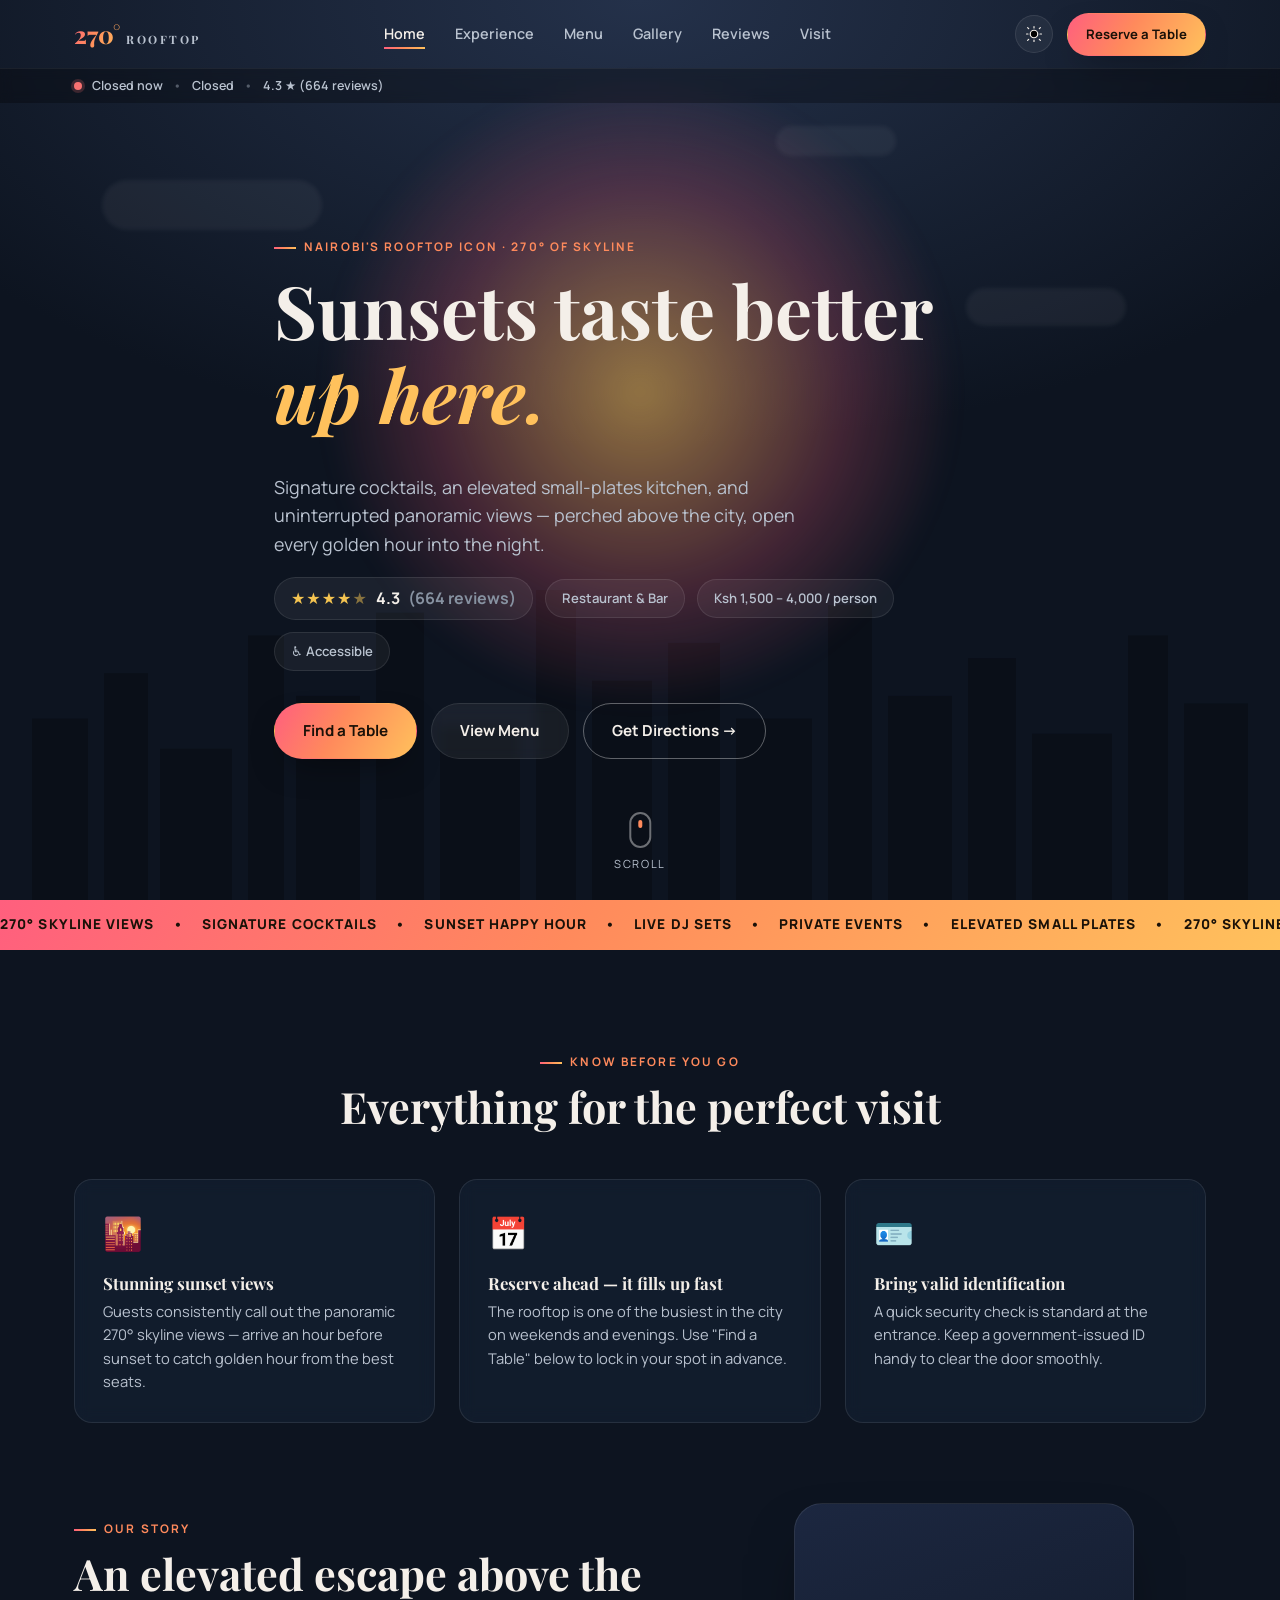
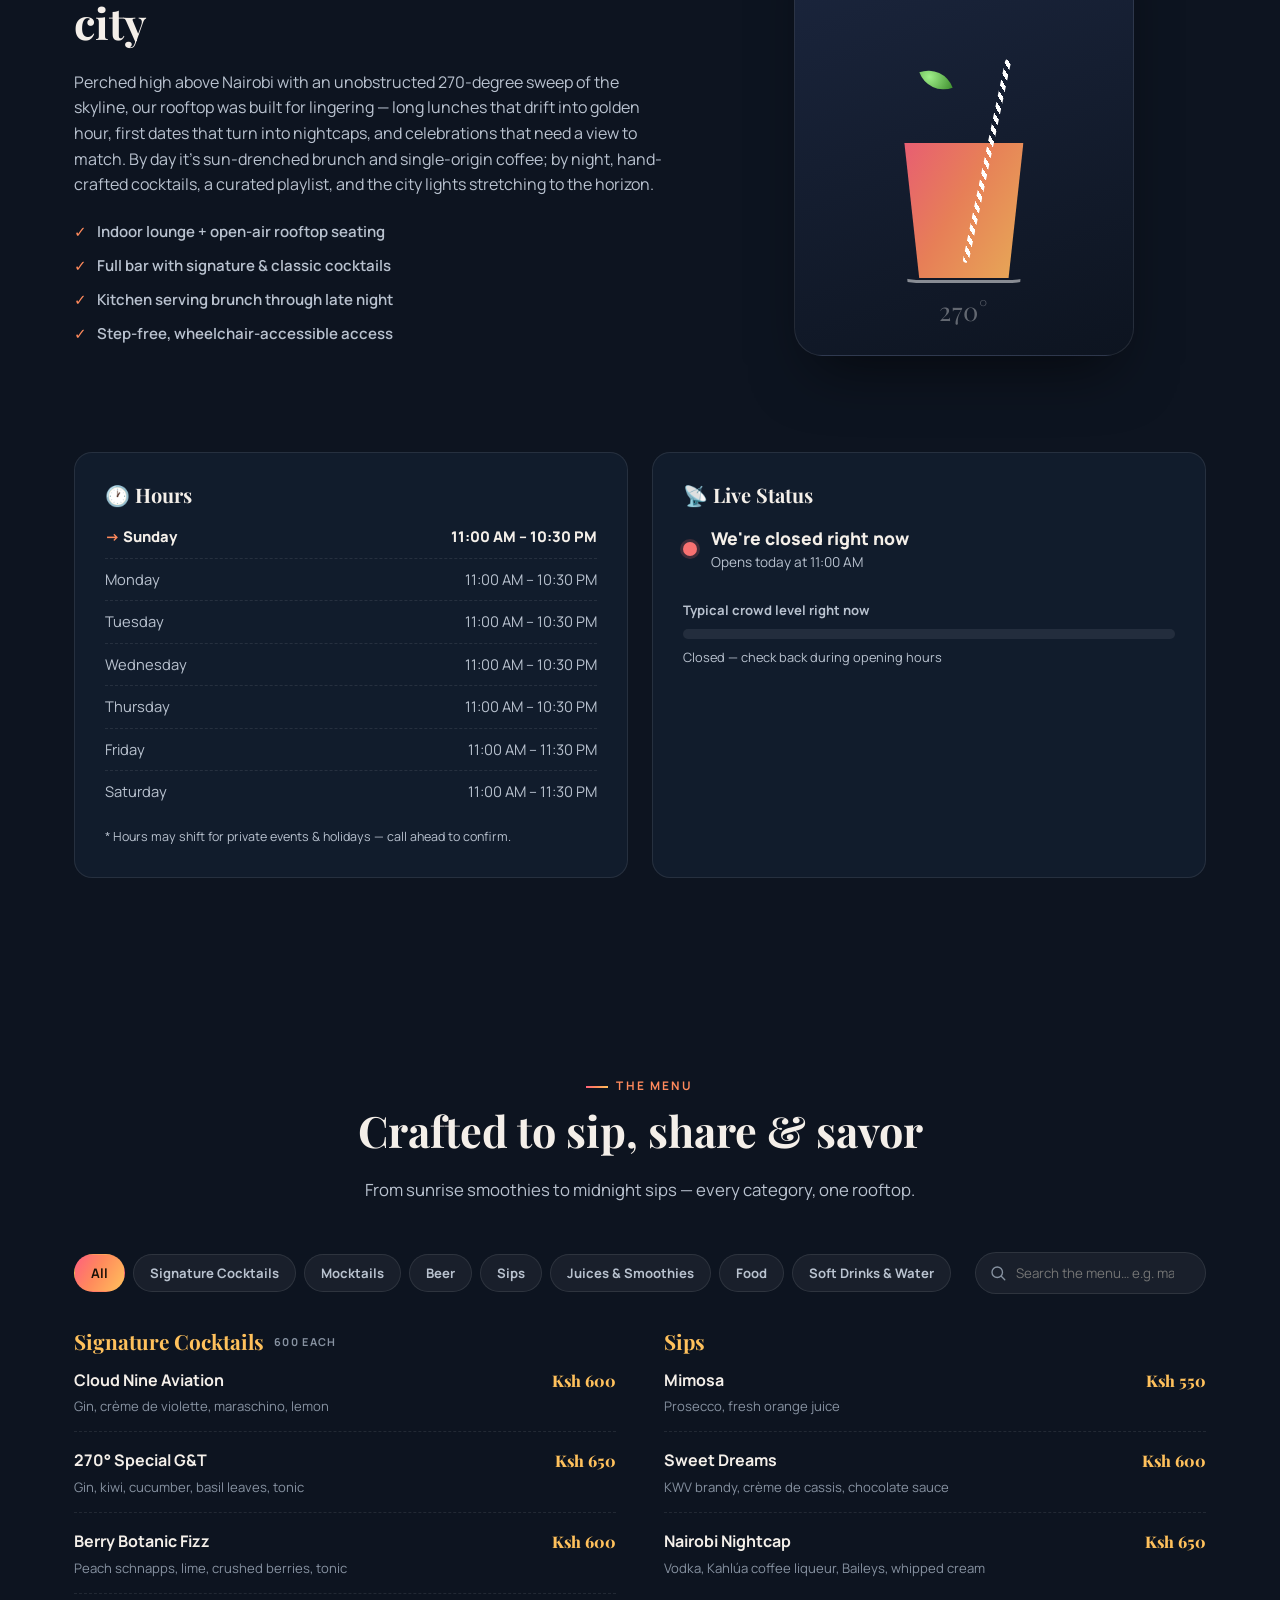
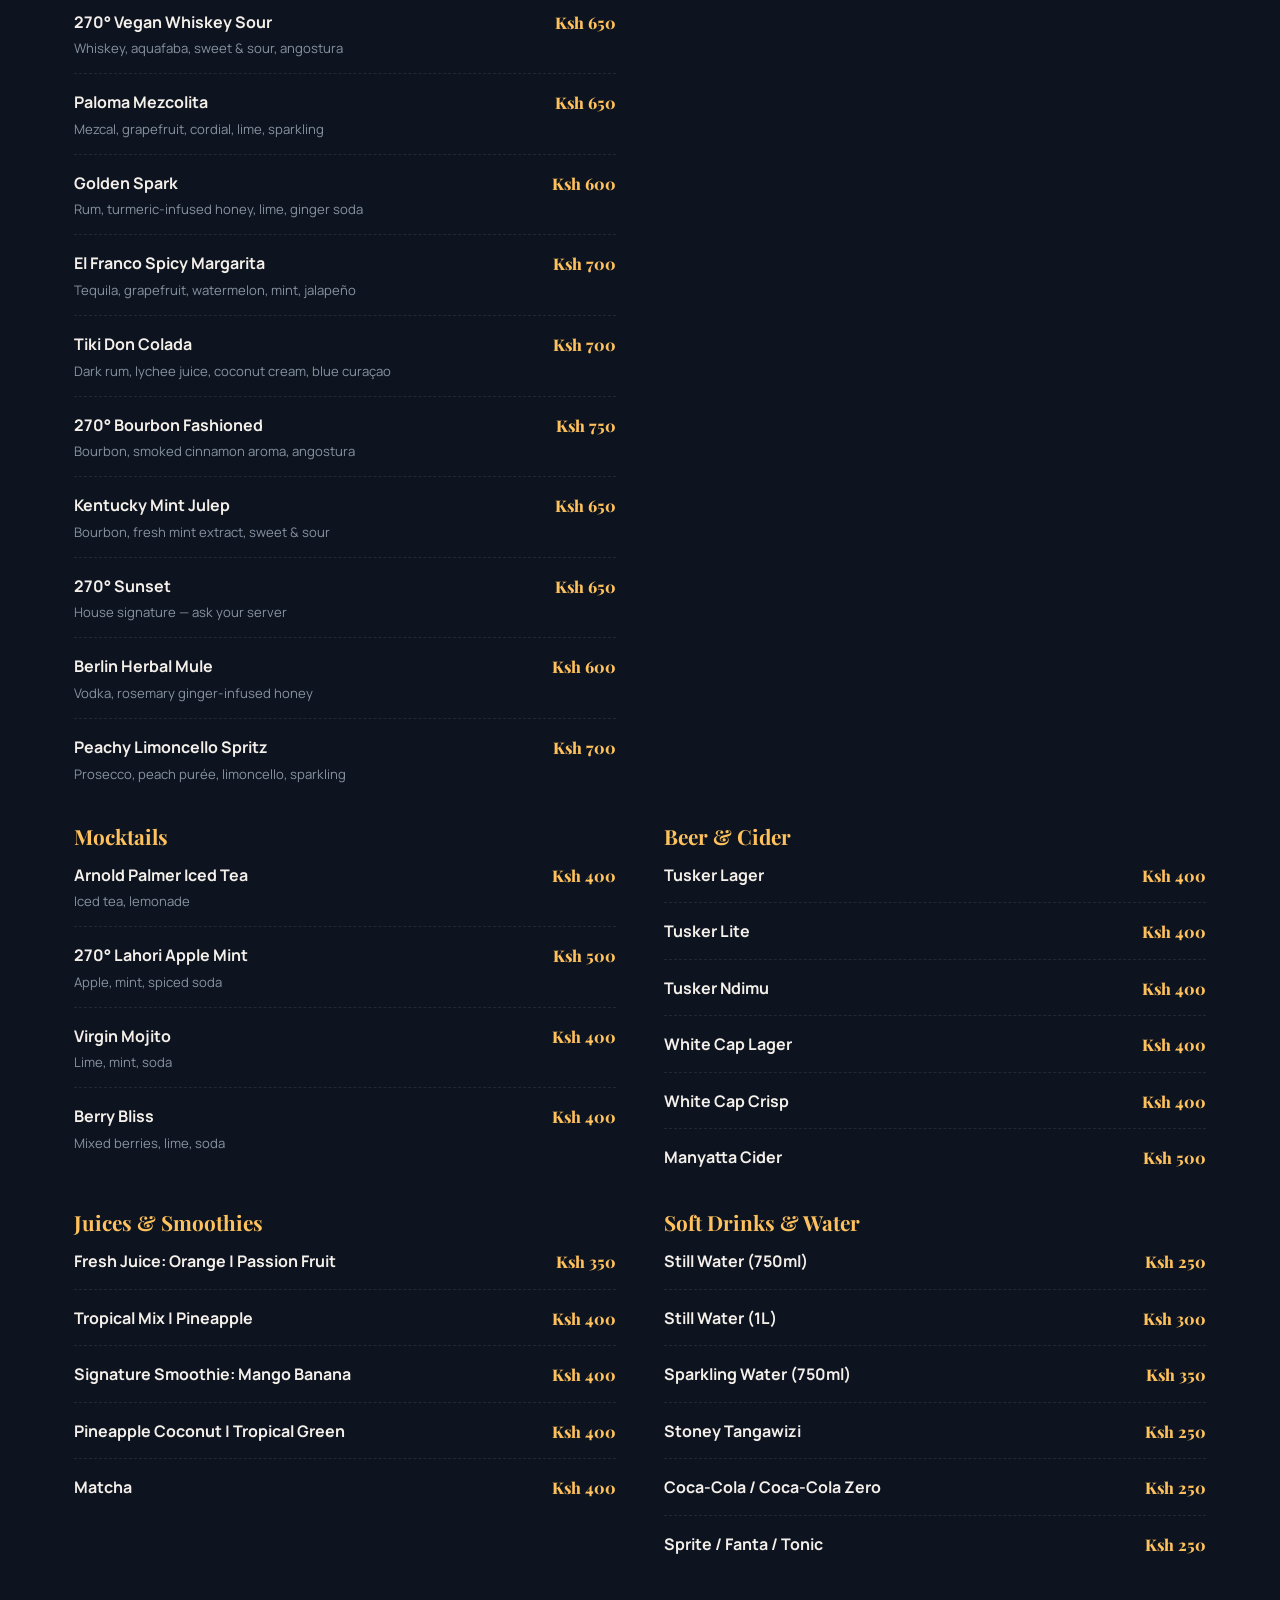
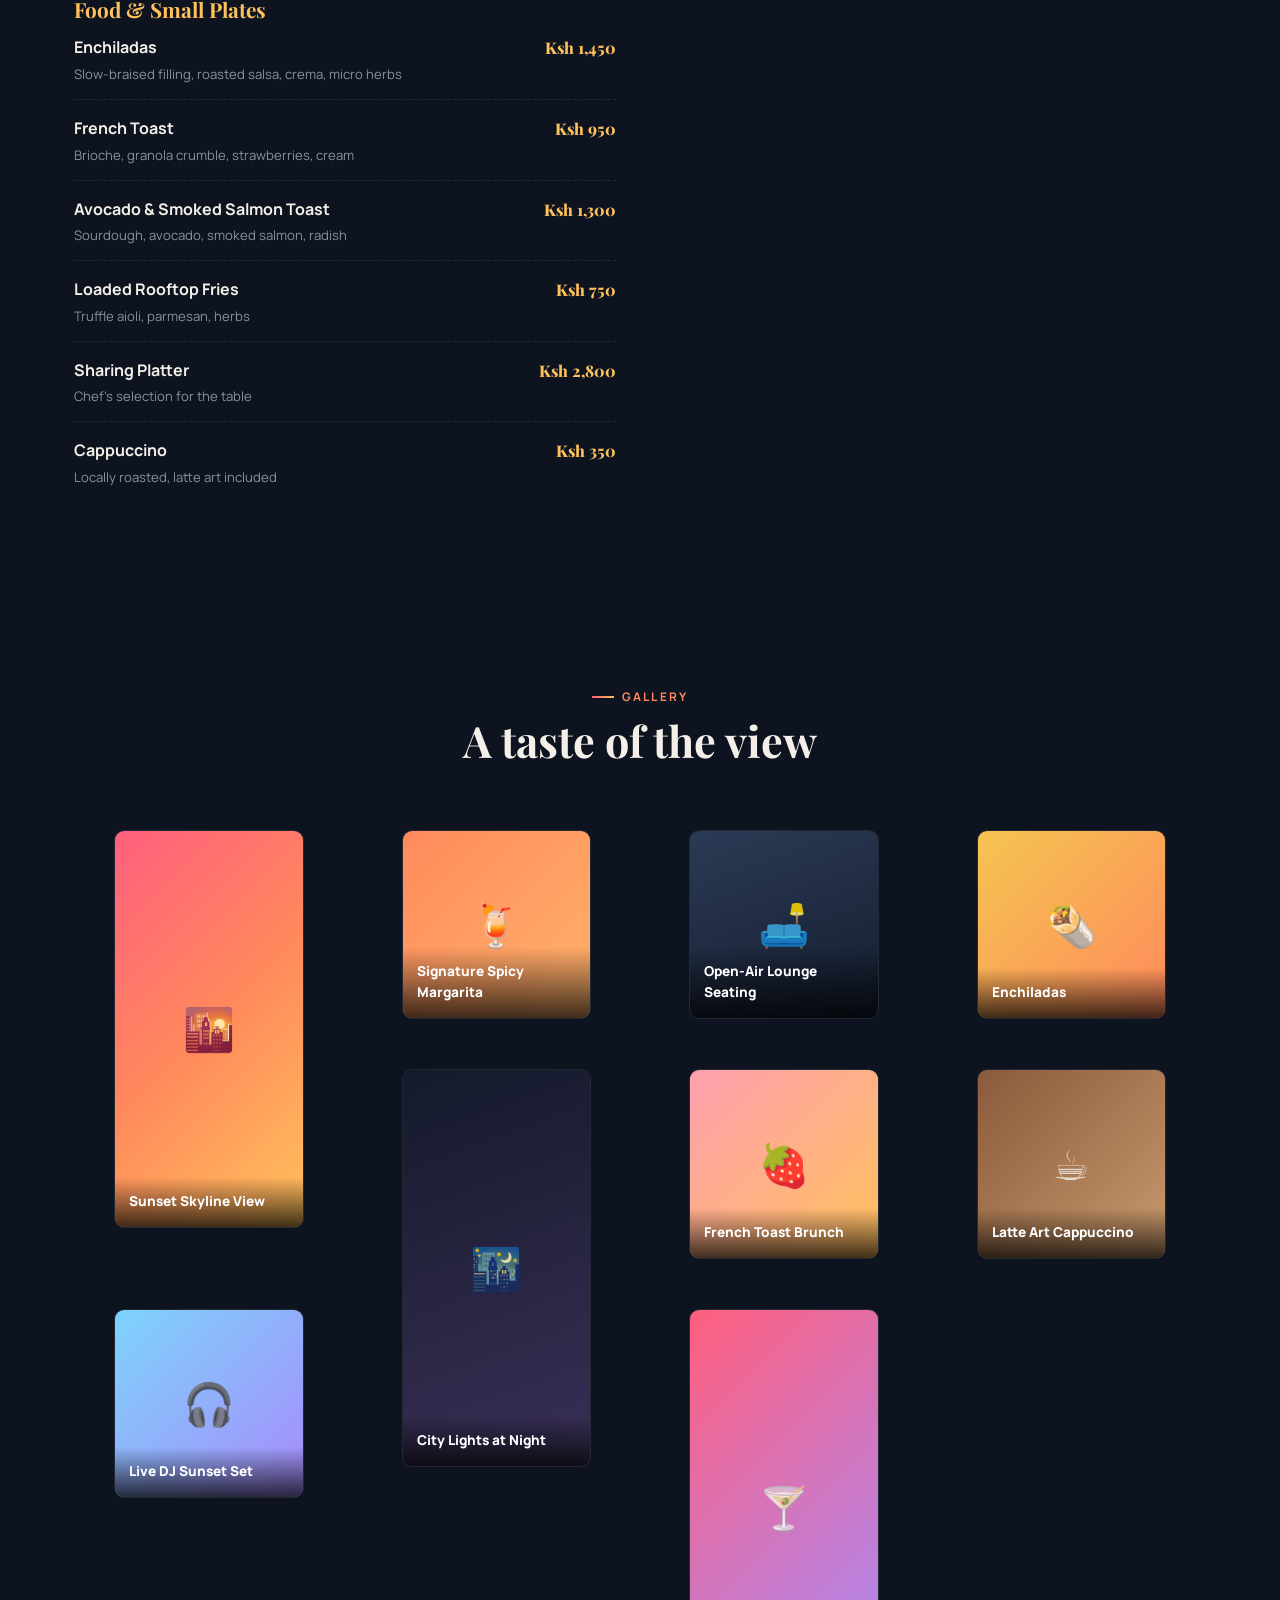
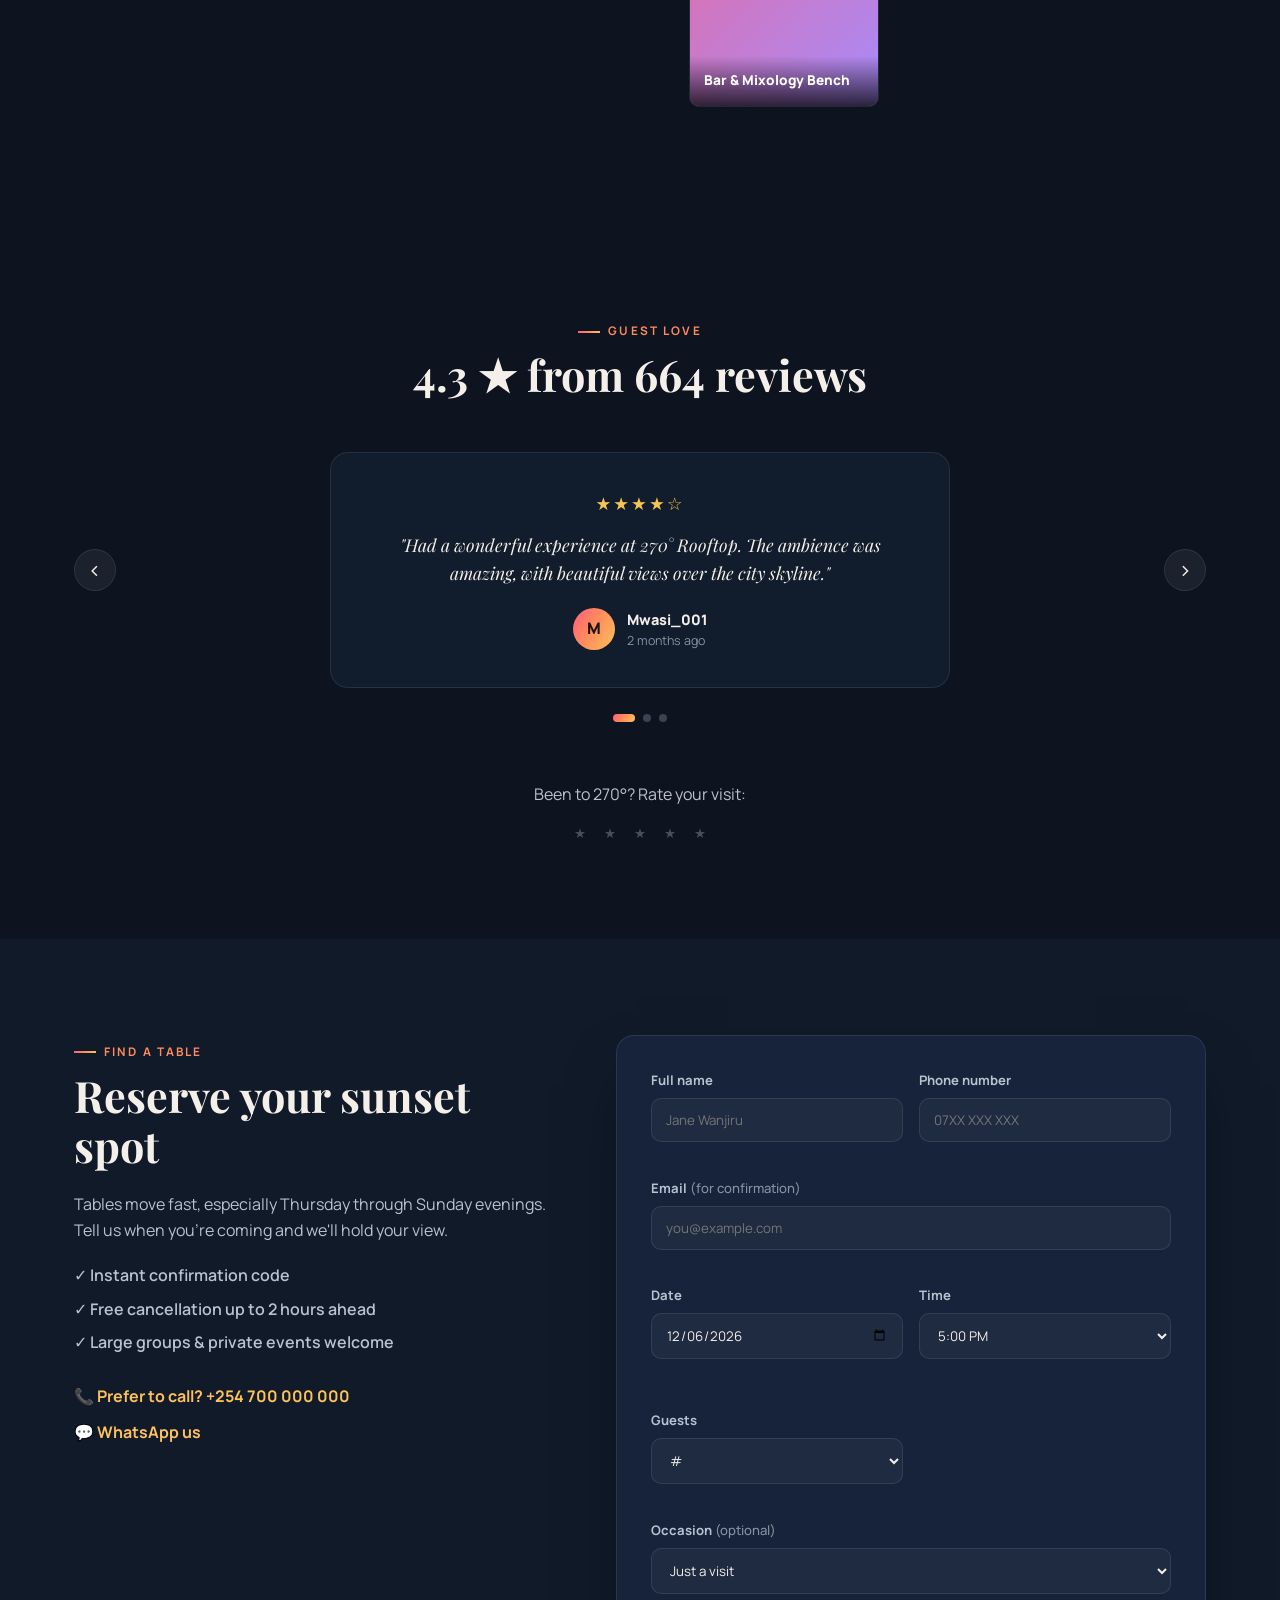
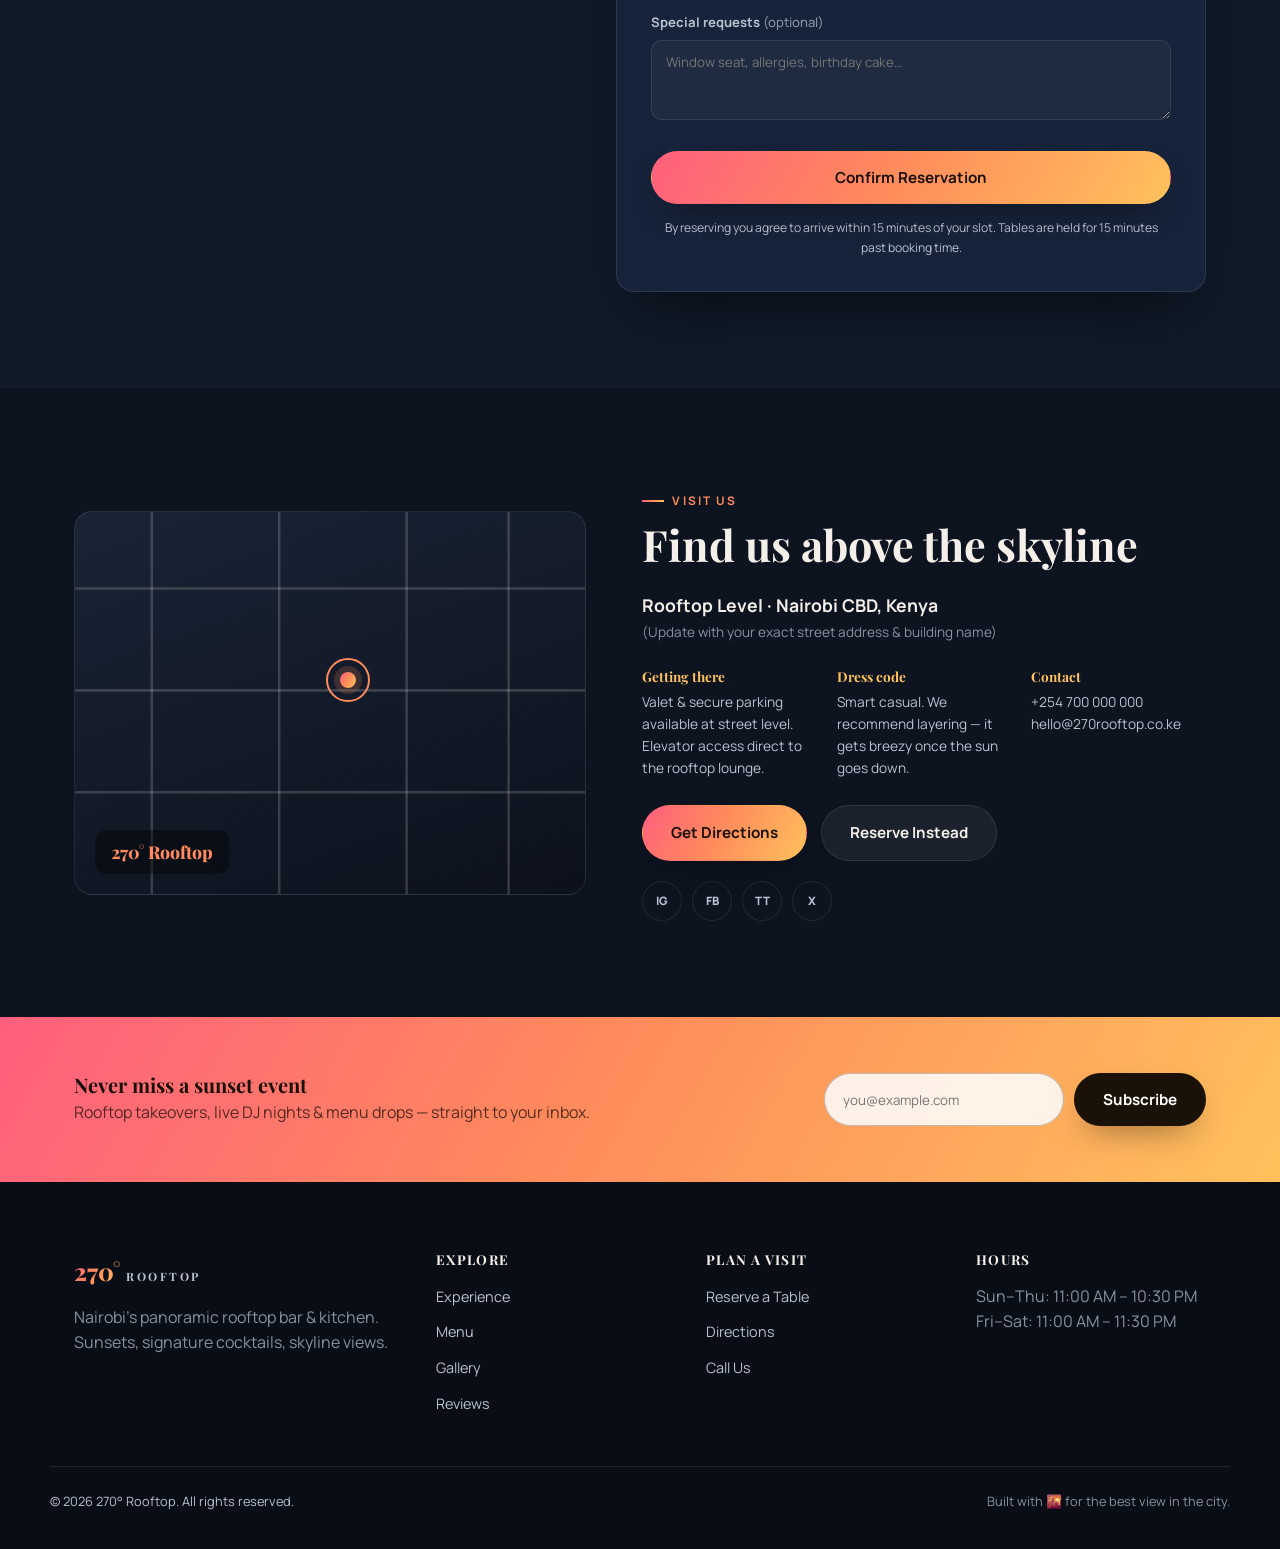
==== index.html @ 3f4d22d5 "Build full interactive website for 270° Rooftop Adds a complete, responsive single-page site (HTML/C" ====
<!DOCTYPE html>
<html lang="en">
<head>
<meta charset="UTF-8">
<meta name="viewport" content="width=device-width, initial-scale=1.0">
<title>270° Rooftop — Nairobi's Sky-High Rooftop Bar &amp; Kitchen</title>
<meta name="description" content="270° Rooftop — panoramic skyline views, signature cocktails, and elevated small plates in the heart of Nairobi. Reserve your table for sunset.">
<link rel="icon" href="data:image/svg+xml,<svg xmlns=%22http://www.w3.org/2000/svg%22 viewBox=%220 0 100 100%22><text y=%22.9em%22 font-size=%2290%22>🌇</text></svg>">
<link rel="preconnect" href="https://fonts.googleapis.com">
<link rel="preconnect" href="https://fonts.gstatic.com" crossorigin>
<link href="https://fonts.googleapis.com/css2?family=Playfair+Display:ital,wght@0,500;0,600;0,700;0,800;1,500&family=Manrope:wght@400;500;600;700;800&display=swap" rel="stylesheet">
<link rel="stylesheet" href="css/style.css">
</head>
<body>
<a class="skip-link" href="#main">Skip to content</a>

<div id="cursor-glow" aria-hidden="true"></div>

<!-- ================= HEADER ================= -->
<header class="site-header" id="siteHeader">
  <div class="header-inner container">
    <a href="#home" class="brand">
      <span class="brand-mark">270°</span>
      <span class="brand-word">ROOFTOP</span>
    </a>

    <nav class="main-nav" id="mainNav" aria-label="Primary">
      <ul>
        <li><a href="#home" class="nav-link" data-nav>Home</a></li>
        <li><a href="#about" class="nav-link" data-nav>Experience</a></li>
        <li><a href="#menu" class="nav-link" data-nav>Menu</a></li>
        <li><a href="#gallery" class="nav-link" data-nav>Gallery</a></li>
        <li><a href="#reviews" class="nav-link" data-nav>Reviews</a></li>
        <li><a href="#visit" class="nav-link" data-nav>Visit</a></li>
      </ul>
    </nav>

    <div class="header-actions">
      <button class="theme-toggle" id="themeToggle" type="button" aria-label="Toggle sunset / night palette" title="Toggle palette">
        <svg viewBox="0 0 24 24" class="icon-sun"><path d="M12 4V2M12 22v-2M4.9 4.9 3.5 3.5M20.5 20.5l-1.4-1.4M4.9 19.1l-1.4 1.4M20.5 3.5l-1.4 1.4M4 12H2M22 12h-2M12 17a5 5 0 1 0 0-10 5 5 0 0 0 0 10Z" stroke="currentColor" stroke-width="1.6" stroke-linecap="round"/></svg>
        <svg viewBox="0 0 24 24" class="icon-moon"><path d="M21 12.8A9 9 0 1 1 11.2 3a7 7 0 0 0 9.8 9.8Z" stroke="currentColor" stroke-width="1.6" stroke-linejoin="round"/></svg>
      </button>
      <a href="#reserve" class="btn btn-primary btn-small nav-cta">Reserve a Table</a>
      <button class="nav-toggle" id="navToggle" aria-label="Open menu" aria-expanded="false" aria-controls="mainNav">
        <span></span><span></span><span></span>
      </button>
    </div>
  </div>
  <div class="status-ribbon" id="statusRibbon">
    <div class="container status-ribbon-inner">
      <span class="status-dot" id="statusDot"></span>
      <span id="statusText">Checking hours…</span>
      <span class="dot-sep">•</span>
      <span id="busyText">—</span>
      <span class="dot-sep hide-sm">•</span>
      <span class="hide-sm" id="ratingInline">4.3 ★ (664 reviews)</span>
    </div>
  </div>
</header>

<main id="main">

<!-- ================= HERO ================= -->
<section class="hero" id="home">
  <div class="hero-bg" aria-hidden="true">
    <svg class="skyline" viewBox="0 0 1600 500" preserveAspectRatio="none">
      <rect x="40" y="260" width="70" height="240" />
      <rect x="130" y="200" width="55" height="300" />
      <rect x="200" y="300" width="90" height="200" />
      <rect x="310" y="150" width="45" height="350" />
      <rect x="370" y="230" width="80" height="270" />
      <rect x="470" y="120" width="60" height="380" />
      <rect x="550" y="270" width="100" height="230" />
      <rect x="670" y="90"  width="50" height="410" />
      <rect x="740" y="210" width="75" height="290" />
      <rect x="835" y="160" width="65" height="340" />
      <rect x="920" y="260" width="95" height="240" />
      <rect x="1035" y="110" width="55" height="390" />
      <rect x="1110" y="230" width="80" height="270" />
      <rect x="1210" y="180" width="60" height="320" />
      <rect x="1290" y="280" width="100" height="220" />
      <rect x="1410" y="150" width="50" height="350" />
      <rect x="1480" y="240" width="80" height="260" />
    </svg>
    <div class="sun-glow"></div>
    <div class="cloud c1"></div>
    <div class="cloud c2"></div>
    <div class="cloud c3"></div>
  </div>

  <div class="hero-content container">
    <p class="eyebrow reveal">Nairobi's Rooftop Icon · 270° of Skyline</p>
    <h1 class="reveal">Sunsets taste better <span class="italic">up here.</span></h1>
    <p class="hero-sub reveal">Signature cocktails, an elevated small-plates kitchen, and uninterrupted panoramic views — perched above the city, open every golden hour into the night.</p>

    <div class="hero-meta reveal">
      <div class="rating-badge">
        <span class="stars" aria-hidden="true">★★★★<span class="half">★</span></span>
        <strong>4.3</strong>
        <span class="muted">(664 reviews)</span>
      </div>
      <span class="chip">Restaurant &amp; Bar</span>
      <span class="chip">Ksh 1,500 – 4,000 / person</span>
      <span class="chip" title="Step-free access">♿ Accessible</span>
    </div>

    <div class="hero-actions reveal">
      <a href="#reserve" class="btn btn-primary">Find a Table</a>
      <a href="#menu" class="btn btn-ghost">View Menu</a>
      <a href="#visit" class="btn btn-outline">Get Directions →</a>
    </div>
  </div>

  <button class="scroll-cue" id="scrollCue" aria-label="Scroll to explore">
    <span></span>
    <small>Scroll</small>
  </button>
</section>

<!-- ================= MARQUEE ================= -->
<div class="marquee" aria-hidden="true">
  <div class="marquee-track">
    <span>270° Skyline Views</span><span>•</span><span>Signature Cocktails</span><span>•</span>
    <span>Sunset Happy Hour</span><span>•</span><span>Live DJ Sets</span><span>•</span>
    <span>Private Events</span><span>•</span><span>Elevated Small Plates</span><span>•</span>
    <span>270° Skyline Views</span><span>•</span><span>Signature Cocktails</span><span>•</span>
    <span>Sunset Happy Hour</span><span>•</span><span>Live DJ Sets</span><span>•</span>
    <span>Private Events</span><span>•</span><span>Elevated Small Plates</span><span>•</span>
  </div>
</div>

<!-- ================= KNOW BEFORE YOU GO / ABOUT ================= -->
<section class="section about" id="about">
  <div class="container">
    <div class="section-head reveal">
      <p class="eyebrow">Know Before You Go</p>
      <h2>Everything for the perfect visit</h2>
    </div>

    <div class="tip-grid">
      <article class="tip-card reveal">
        <div class="tip-icon">🌇</div>
        <h3>Stunning sunset views</h3>
        <p>Guests consistently call out the panoramic 270° skyline views — arrive an hour before sunset to catch golden hour from the best seats.</p>
      </article>
      <article class="tip-card reveal">
        <div class="tip-icon">📅</div>
        <h3>Reserve ahead — it fills up fast</h3>
        <p>The rooftop is one of the busiest in the city on weekends and evenings. Use "Find a Table" below to lock in your spot in advance.</p>
      </article>
      <article class="tip-card reveal">
        <div class="tip-icon">🪪</div>
        <h3>Bring valid identification</h3>
        <p>A quick security check is standard at the entrance. Keep a government-issued ID handy to clear the door smoothly.</p>
      </article>
    </div>

    <div class="about-split">
      <div class="about-copy reveal">
        <p class="eyebrow">Our Story</p>
        <h2>An elevated escape above the city</h2>
        <p>Perched high above Nairobi with an unobstructed 270-degree sweep of the skyline, our rooftop was built for lingering — long lunches that drift into golden hour, first dates that turn into nightcaps, and celebrations that need a view to match. By day it's sun-drenched brunch and single-origin coffee; by night, hand-crafted cocktails, a curated playlist, and the city lights stretching to the horizon.</p>
        <ul class="check-list">
          <li>Indoor lounge + open-air rooftop seating</li>
          <li>Full bar with signature &amp; classic cocktails</li>
          <li>Kitchen serving brunch through late night</li>
          <li>Step-free, wheelchair-accessible access</li>
        </ul>
      </div>
      <div class="about-visual reveal">
        <div class="glass-card cocktail-art" aria-hidden="true">
          <div class="glass"></div>
          <div class="liquid"></div>
          <div class="straw"></div>
          <div class="garnish"></div>
        </div>
      </div>
    </div>
  </div>
</section>

<!-- ================= HOURS ================= -->
<section class="section hours-section">
  <div class="container hours-grid">
    <div class="hours-card reveal">
      <h3>🕐 Hours</h3>
      <ul class="hours-list" id="hoursList">
        <li data-day="0"><span>Sunday</span><span>11:00 AM – 10:30 PM</span></li>
        <li data-day="1"><span>Monday</span><span>11:00 AM – 10:30 PM</span></li>
        <li data-day="2"><span>Tuesday</span><span>11:00 AM – 10:30 PM</span></li>
        <li data-day="3"><span>Wednesday</span><span>11:00 AM – 10:30 PM</span></li>
        <li data-day="4"><span>Thursday</span><span>11:00 AM – 10:30 PM</span></li>
        <li data-day="5"><span>Friday</span><span>11:00 AM – 11:30 PM</span></li>
        <li data-day="6"><span>Saturday</span><span>11:00 AM – 11:30 PM</span></li>
      </ul>
      <p class="fine-print">* Hours may shift for private events &amp; holidays — call ahead to confirm.</p>
    </div>
    <div class="hours-card live-card reveal">
      <h3>📡 Live Status</h3>
      <div class="live-status">
        <span class="status-dot lg" id="statusDotLg"></span>
        <div>
          <p class="live-primary" id="liveStatusPrimary">—</p>
          <p class="live-secondary" id="liveStatusSecondary">—</p>
        </div>
      </div>
      <div class="crowd-meter">
        <p class="crowd-label">Typical crowd level right now</p>
        <div class="crowd-bar"><span id="crowdFill"></span></div>
        <p class="crowd-caption" id="crowdCaption">—</p>
      </div>
    </div>
  </div>
</section>

<!-- ================= MENU ================= -->
<section class="section menu-section" id="menu">
  <div class="container">
    <div class="section-head reveal">
      <p class="eyebrow">The Menu</p>
      <h2>Crafted to sip, share &amp; savor</h2>
      <p class="section-sub">From sunrise smoothies to midnight sips — every category, one rooftop.</p>
    </div>

    <div class="menu-controls reveal">
      <div class="menu-tabs" id="menuTabs" role="tablist" aria-label="Menu categories">
        <button class="tab-btn active" data-filter="all" role="tab" aria-selected="true">All</button>
        <button class="tab-btn" data-filter="signature" role="tab" aria-selected="false">Signature Cocktails</button>
        <button class="tab-btn" data-filter="mocktail" role="tab" aria-selected="false">Mocktails</button>
        <button class="tab-btn" data-filter="beer" role="tab" aria-selected="false">Beer</button>
        <button class="tab-btn" data-filter="sips" role="tab" aria-selected="false">Sips</button>
        <button class="tab-btn" data-filter="juice" role="tab" aria-selected="false">Juices &amp; Smoothies</button>
        <button class="tab-btn" data-filter="food" role="tab" aria-selected="false">Food</button>
        <button class="tab-btn" data-filter="soft" role="tab" aria-selected="false">Soft Drinks &amp; Water</button>
      </div>
      <div class="menu-search">
        <svg viewBox="0 0 24 24" width="18" height="18"><circle cx="11" cy="11" r="7" stroke="currentColor" stroke-width="1.8" fill="none"/><path d="M21 21l-4.3-4.3" stroke="currentColor" stroke-width="1.8" stroke-linecap="round"/></svg>
        <input type="search" id="menuSearch" placeholder="Search the menu… e.g. margarita">
      </div>
    </div>

    <div class="menu-grid" id="menuGrid"><!-- populated by JS --></div>
    <p class="menu-empty hidden" id="menuEmpty">No items match your search — try another word or category.</p>
  </div>
</section>

<!-- ================= GALLERY ================= -->
<section class="section gallery-section" id="gallery">
  <div class="container">
    <div class="section-head reveal">
      <p class="eyebrow">Gallery</p>
      <h2>A taste of the view</h2>
    </div>
    <div class="gallery-grid" id="galleryGrid"><!-- populated by JS --></div>
  </div>
</section>

<!-- ================= REVIEWS ================= -->
<section class="section reviews-section" id="reviews">
  <div class="container">
    <div class="section-head reveal">
      <p class="eyebrow">Guest Love</p>
      <h2>4.3 ★ from 664 reviews</h2>
    </div>

    <div class="reviews-carousel reveal" id="reviewsCarousel">
      <div class="reviews-track" id="reviewsTrack"><!-- populated by JS --></div>
      <button class="carousel-btn prev" id="reviewPrev" aria-label="Previous review">‹</button>
      <button class="carousel-btn next" id="reviewNext" aria-label="Next review">›</button>
    </div>
    <div class="carousel-dots" id="reviewDots"></div>

    <div class="rate-cta reveal">
      <p>Been to 270°? Rate your visit:</p>
      <div class="star-input" id="starInput" role="radiogroup" aria-label="Rate your visit">
        <button data-val="1" aria-label="1 star">★</button>
        <button data-val="2" aria-label="2 stars">★</button>
        <button data-val="3" aria-label="3 stars">★</button>
        <button data-val="4" aria-label="4 stars">★</button>
        <button data-val="5" aria-label="5 stars">★</button>
      </div>
      <p class="thanks-msg hidden" id="thanksMsg">Thanks for the love! 🎉</p>
    </div>
  </div>
</section>

<!-- ================= RESERVE ================= -->
<section class="section reserve-section" id="reserve">
  <div class="container reserve-grid">
    <div class="reserve-copy reveal">
      <p class="eyebrow">Find a Table</p>
      <h2>Reserve your sunset spot</h2>
      <p>Tables move fast, especially Thursday through Sunday evenings. Tell us when you're coming and we'll hold your view.</p>
      <ul class="reserve-points">
        <li>✓ Instant confirmation code</li>
        <li>✓ Free cancellation up to 2 hours ahead</li>
        <li>✓ Large groups &amp; private events welcome</li>
      </ul>
      <div class="reserve-alt">
        <a href="tel:+254700000000" class="alt-link">📞 Prefer to call? +254 700 000 000</a>
        <a href="https://wa.me/254700000000" target="_blank" rel="noopener" class="alt-link">💬 WhatsApp us</a>
      </div>
    </div>

    <form class="reserve-form reveal" id="reserveForm" novalidate>
      <div class="form-row">
        <div class="field">
          <label for="rName">Full name</label>
          <input id="rName" name="name" type="text" required placeholder="Jane Wanjiru">
          <span class="error-msg"></span>
        </div>
        <div class="field">
          <label for="rPhone">Phone number</label>
          <input id="rPhone" name="phone" type="tel" required placeholder="07XX XXX XXX">
          <span class="error-msg"></span>
        </div>
      </div>

      <div class="field">
        <label for="rEmail">Email <span class="optional">(for confirmation)</span></label>
        <input id="rEmail" name="email" type="email" placeholder="you@example.com">
        <span class="error-msg"></span>
      </div>

      <div class="form-row">
        <div class="field">
          <label for="rDate">Date</label>
          <input id="rDate" name="date" type="date" required>
          <span class="error-msg"></span>
        </div>
        <div class="field">
          <label for="rTime">Time</label>
          <select id="rTime" name="time" required>
            <option value="">Select time</option>
            <option>11:00 AM</option><option>12:00 PM</option><option>1:00 PM</option>
            <option>2:00 PM</option><option>3:00 PM</option><option>4:00 PM</option>
            <option selected>5:00 PM</option><option>6:00 PM</option><option>7:00 PM</option>
            <option>8:00 PM</option><option>9:00 PM</option><option>10:00 PM</option>
          </select>
          <span class="error-msg"></span>
        </div>
        <div class="field">
          <label for="rGuests">Guests</label>
          <select id="rGuests" name="guests" required>
            <option value="">#</option>
            <script>/* fallback for no-js not needed */</script>
          </select>
          <span class="error-msg"></span>
        </div>
      </div>

      <div class="field">
        <label for="rOccasion">Occasion <span class="optional">(optional)</span></label>
        <select id="rOccasion" name="occasion">
          <option value="">Just a visit</option>
          <option>Birthday</option>
          <option>Anniversary</option>
          <option>Date night</option>
          <option>Business</option>
          <option>Group celebration</option>
        </select>
      </div>

      <div class="field">
        <label for="rNotes">Special requests <span class="optional">(optional)</span></label>
        <textarea id="rNotes" name="notes" rows="3" placeholder="Window seat, allergies, birthday cake…"></textarea>
      </div>

      <button type="submit" class="btn btn-primary btn-full">
        <span class="btn-label">Confirm Reservation</span>
        <span class="btn-spinner" aria-hidden="true"></span>
      </button>
      <p class="form-fineprint">By reserving you agree to arrive within 15 minutes of your slot. Tables are held for 15 minutes past booking time.</p>
    </form>
  </div>

  <!-- Confirmation modal -->
  <div class="modal-backdrop hidden" id="confirmModal">
    <div class="modal-card" role="dialog" aria-modal="true" aria-labelledby="confirmTitle">
      <button class="modal-close" id="modalClose" aria-label="Close">×</button>
      <div class="confirm-check">✓</div>
      <h3 id="confirmTitle">Table reserved!</h3>
      <p>We've saved your booking. Show this code at the door:</p>
      <p class="confirm-code" id="confirmCode">270-000000</p>
      <div class="confirm-details" id="confirmDetails"></div>
      <div class="confirm-actions">
        <button class="btn btn-outline" id="modalNewBooking" type="button">Book Another</button>
        <button class="btn btn-primary" id="modalDone" type="button">Done</button>
      </div>
    </div>
  </div>

  <!-- Upcoming booking banner -->
  <div class="upcoming-banner hidden" id="upcomingBanner">
    <div class="container upcoming-inner">
      <span>📅 You have an upcoming reservation — <strong id="upcomingText"></strong></span>
      <button id="cancelUpcoming">Cancel</button>
    </div>
  </div>
</section>

<!-- ================= VISIT / LOCATION ================= -->
<section class="section visit-section" id="visit">
  <div class="container visit-grid">
    <div class="visit-map reveal" aria-hidden="true">
      <div class="map-frame">
        <svg viewBox="0 0 400 300" class="map-lines">
          <path d="M0 60 H400 M0 140 H400 M0 220 H400" stroke="currentColor" stroke-opacity=".18" stroke-width="2"/>
          <path d="M60 0 V300 M160 0 V300 M260 0 V300 M340 0 V300" stroke="currentColor" stroke-opacity=".18" stroke-width="2"/>
        </svg>
        <div class="map-pin">
          <span class="pin-dot"></span>
          <span class="pin-pulse"></span>
        </div>
        <span class="map-label">270° Rooftop</span>
      </div>
    </div>

    <div class="visit-copy reveal">
      <p class="eyebrow">Visit Us</p>
      <h2>Find us above the skyline</h2>
      <p class="visit-address">Rooftop Level · Nairobi CBD, Kenya</p>
      <p class="muted small">(Update with your exact street address &amp; building name)</p>

      <div class="visit-info-grid">
        <div>
          <h4>Getting there</h4>
          <p>Valet &amp; secure parking available at street level. Elevator access direct to the rooftop lounge.</p>
        </div>
        <div>
          <h4>Dress code</h4>
          <p>Smart casual. We recommend layering — it gets breezy once the sun goes down.</p>
        </div>
        <div>
          <h4>Contact</h4>
          <p><a href="tel:+254700000000">+254 700 000 000</a><br><a href="mailto:hello@270rooftop.co.ke">hello@270rooftop.co.ke</a></p>
        </div>
      </div>

      <div class="visit-actions">
        <a class="btn btn-primary" target="_blank" rel="noopener" href="https://www.google.com/maps/search/?api=query&query=270%C2%B0%20Rooftop%20Nairobi">Get Directions</a>
        <a class="btn btn-ghost" href="#reserve">Reserve Instead</a>
      </div>

      <div class="social-row">
        <a href="#" aria-label="Instagram" class="social-btn">IG</a>
        <a href="#" aria-label="Facebook" class="social-btn">FB</a>
        <a href="#" aria-label="TikTok" class="social-btn">TT</a>
        <a href="#" aria-label="X / Twitter" class="social-btn">X</a>
      </div>
    </div>
  </div>
</section>

<!-- ================= NEWSLETTER ================= -->
<section class="newsletter">
  <div class="container newsletter-inner reveal">
    <div>
      <h3>Never miss a sunset event</h3>
      <p>Rooftop takeovers, live DJ nights &amp; menu drops — straight to your inbox.</p>
    </div>
    <form id="newsletterForm" class="newsletter-form">
      <input type="email" id="newsletterEmail" required placeholder="you@example.com" aria-label="Email address">
      <button type="submit" class="btn btn-primary">Subscribe</button>
    </form>
  </div>
  <p class="newsletter-thanks hidden" id="newsletterThanks">✓ You're on the list — see you at sunset.</p>
</section>

</main>

<!-- ================= FOOTER ================= -->
<footer class="site-footer">
  <div class="container footer-grid">
    <div>
      <a href="#home" class="brand footer-brand">
        <span class="brand-mark">270°</span><span class="brand-word">ROOFTOP</span>
      </a>
      <p class="muted">Nairobi's panoramic rooftop bar &amp; kitchen. Sunsets, signature cocktails, skyline views.</p>
    </div>
    <div>
      <h4>Explore</h4>
      <ul class="footer-links">
        <li><a href="#about">Experience</a></li>
        <li><a href="#menu">Menu</a></li>
        <li><a href="#gallery">Gallery</a></li>
        <li><a href="#reviews">Reviews</a></li>
      </ul>
    </div>
    <div>
      <h4>Plan a Visit</h4>
      <ul class="footer-links">
        <li><a href="#reserve">Reserve a Table</a></li>
        <li><a href="#visit">Directions</a></li>
        <li><a href="tel:+254700000000">Call Us</a></li>
      </ul>
    </div>
    <div>
      <h4>Hours</h4>
      <p class="muted">Sun–Thu: 11:00 AM – 10:30 PM<br>Fri–Sat: 11:00 AM – 11:30 PM</p>
    </div>
  </div>
  <div class="container footer-bottom">
    <p>© <span id="year"></span> 270° Rooftop. All rights reserved.</p>
    <p class="muted">Built with 🌇 for the best view in the city.</p>
  </div>
</footer>

<button class="back-to-top" id="backToTop" aria-label="Back to top">↑</button>

<!-- Lightbox -->
<div class="lightbox hidden" id="lightbox">
  <button class="lightbox-close" id="lightboxClose" aria-label="Close gallery">×</button>
  <button class="lightbox-nav prev" id="lightboxPrev" aria-label="Previous image">‹</button>
  <div class="lightbox-content">
    <div class="lightbox-art" id="lightboxArt"></div>
    <p class="lightbox-caption" id="lightboxCaption"></p>
  </div>
  <button class="lightbox-nav next" id="lightboxNext" aria-label="Next image">›</button>
</div>

<div class="toast" id="toast"></div>

<script src="js/script.js"></script>
</body>
</html>
---- css/style.css ----
/* =========================================================
   270° ROOFTOP — Stylesheet
   Palette: dusk sunset (default) / night sky (toggle)
   ========================================================= */

:root{
  --bg: #0d1420;
  --bg-alt: #101a29;
  --surface: #16233696;
  --surface-solid: #16233a;
  --border: rgba(255,255,255,.09);
  --text: #f4efe9;
  --text-dim: #b9c2cf;
  --text-mute: #8792a1;

  --accent: #ff8a5c;
  --accent-2: #ffc15c;
  --accent-3: #ff5f7e;
  --accent-grad: linear-gradient(120deg, #ff5f7e 0%, #ff8a5c 45%, #ffc15c 100%);
  --accent-grad-soft: linear-gradient(120deg, rgba(255,95,126,.18), rgba(255,138,92,.18), rgba(255,193,92,.18));

  --gold: #f5c451;
  --success: #4ade80;

  --radius: 18px;
  --radius-sm: 10px;
  --shadow-lg: 0 30px 60px -20px rgba(0,0,0,.55);
  --shadow-md: 0 14px 34px -14px rgba(0,0,0,.5);

  --font-display: 'Playfair Display', Georgia, serif;
  --font-body: 'Manrope', system-ui, -apple-system, sans-serif;

  --header-h: 68px;
}

[data-theme="night"]{
  --bg:#0a0e1a;
  --bg-alt:#0d1220;
  --accent:#7dd3fc;
  --accent-2:#a78bfa;
  --accent-3:#f472b6;
  --accent-grad: linear-gradient(120deg,#7dd3fc 0%, #a78bfa 50%, #f472b6 100%);
  --accent-grad-soft: linear-gradient(120deg, rgba(125,211,252,.16), rgba(167,139,250,.16), rgba(244,114,182,.16));
  --gold:#a78bfa;
}

*,*::before,*::after{ box-sizing: border-box; }
html{ scroll-behavior: smooth; }
@media (prefers-reduced-motion: reduce){
  html{ scroll-behavior: auto; }
  *{ animation-duration: .01ms !important; animation-iteration-count: 1 !important; transition-duration: .01ms !important; scroll-behavior: auto !important; }
}

body{
  margin:0;
  background: var(--bg);
  color: var(--text);
  font-family: var(--font-body);
  line-height: 1.6;
  -webkit-font-smoothing: antialiased;
  overflow-x: hidden;
}

img{ max-width:100%; display:block; }
a{ color: inherit; text-decoration: none; }
ul{ list-style:none; margin:0; padding:0; }
button{ font-family: inherit; cursor:pointer; }
input,select,textarea{ font-family: inherit; }

.container{ width:100%; max-width: 1180px; margin: 0 auto; padding: 0 24px; }
.hide-sm{ }
@media (max-width: 640px){ .hide-sm{ display:none; } }
.hidden{ display:none !important; }
.muted{ color: var(--text-mute); }
.small{ font-size: .85rem; }
.italic{ font-style: italic; color: var(--accent-2); }

.skip-link{
  position:absolute; left:-999px; top:0; background:var(--accent); color:#111; padding:10px 16px; z-index:999; border-radius: 0 0 8px 0;
}
.skip-link:focus{ left:0; }

#cursor-glow{
  position: fixed; inset:0; pointer-events:none; z-index:1;
  background: radial-gradient(600px circle at var(--mx,50%) var(--my,20%), var(--accent-grad-soft), transparent 60%);
  opacity: .5;
}

h1,h2,h3,h4{ font-family: var(--font-display); font-weight:700; line-height:1.15; margin:0 0 .5em; color: var(--text); }
h1{ font-size: clamp(2.4rem, 6vw, 4.6rem); }
h2{ font-size: clamp(1.8rem, 4vw, 2.7rem); }
h3{ font-size: 1.25rem; }
p{ margin:0 0 1em; color: var(--text-dim); }

.eyebrow{
  font-family: var(--font-body); text-transform: uppercase; letter-spacing: .18em; font-size: .74rem;
  font-weight:700; color: var(--accent); margin-bottom: .8em; display:inline-flex; align-items:center; gap:8px;
}
.eyebrow::before{ content:""; width:22px; height:2px; background: var(--accent-grad); display:inline-block; }

.section{ padding: 96px 0; position: relative; z-index:2; }
.section-head{ max-width: 640px; margin: 0 auto 48px; text-align:center; }
.section-sub{ font-size: 1.05rem; }

/* ---------- Buttons ---------- */
.btn{
  display:inline-flex; align-items:center; justify-content:center; gap:8px;
  padding: 15px 28px; border-radius: 100px; font-weight:700; font-size:.95rem;
  border: 1px solid transparent; transition: transform .25s ease, box-shadow .25s ease, background .25s ease, color .25s ease;
  white-space: nowrap;
}
.btn-primary{ background: var(--accent-grad); color:#1a1108; box-shadow: var(--shadow-md); }
.btn-primary:hover{ transform: translateY(-2px); box-shadow: 0 20px 40px -14px rgba(255,138,92,.5); }
.btn-ghost{ background: rgba(255,255,255,.06); color: var(--text); border-color: var(--border); backdrop-filter: blur(6px); }
.btn-ghost:hover{ background: rgba(255,255,255,.12); transform: translateY(-2px); }
.btn-outline{ background: transparent; color: var(--text); border-color: rgba(255,255,255,.35); }
.btn-outline:hover{ border-color: var(--accent); color: var(--accent-2); transform: translateY(-2px); }
.btn-small{ padding: 10px 18px; font-size: .82rem; }
.btn-full{ width:100%; margin-top: 6px; position: relative; }
.btn:active{ transform: translateY(0) scale(.98); }

/* =========================================================
   HEADER
   ========================================================= */
.site-header{
  position: fixed; top:0; left:0; right:0; z-index: 100;
  transition: transform .4s ease, background .4s ease, box-shadow .4s ease;
}
.site-header.scrolled{ background: rgba(10,14,22,.78); backdrop-filter: blur(14px); box-shadow: 0 6px 24px rgba(0,0,0,.35); }
.site-header.hide-header{ transform: translateY(-100%); }

.header-inner{
  display:flex; align-items:center; justify-content:space-between; height: var(--header-h);
  gap: 20px;
}
.brand{ display:flex; align-items:baseline; gap:6px; font-family: var(--font-display); }
.brand-mark{ font-size:1.5rem; font-weight:800; background: var(--accent-grad); -webkit-background-clip:text; background-clip:text; color:transparent; }
.brand-word{ font-size:.72rem; letter-spacing:.22em; font-weight:700; color: var(--text-dim); }

.main-nav ul{ display:flex; gap: 30px; }
.nav-link{ font-size:.9rem; font-weight:600; color: var(--text-dim); position:relative; padding:6px 0; }
.nav-link::after{ content:""; position:absolute; left:0; bottom:0; width:0; height:2px; background: var(--accent-grad); transition: width .25s ease; }
.nav-link:hover, .nav-link.active{ color: var(--text); }
.nav-link.active::after, .nav-link:hover::after{ width:100%; }

.header-actions{ display:flex; align-items:center; gap:14px; }
.theme-toggle{
  width:38px; height:38px; border-radius:50%; border:1px solid var(--border); background: rgba(255,255,255,.05);
  color: var(--text); display:flex; align-items:center; justify-content:center; position:relative;
}
.theme-toggle svg{ width:18px; height:18px; position:absolute; transition: opacity .3s ease, transform .3s ease; }
.theme-toggle .icon-moon{ opacity:0; transform: rotate(-40deg) scale(.7); }
[data-theme="night"] .theme-toggle .icon-sun{ opacity:0; transform: rotate(40deg) scale(.7); }
[data-theme="night"] .theme-toggle .icon-moon{ opacity:1; transform: rotate(0) scale(1); }
.theme-toggle:hover{ border-color: var(--accent); }

.nav-toggle{ display:none; flex-direction:column; gap:5px; width:34px; height:34px; background:none; border:none; padding:6px; }
.nav-toggle span{ height:2px; width:100%; background: var(--text); border-radius:2px; transition: transform .3s ease, opacity .3s ease; }
.nav-toggle.open span:nth-child(1){ transform: translateY(7px) rotate(45deg); }
.nav-toggle.open span:nth-child(2){ opacity:0; }
.nav-toggle.open span:nth-child(3){ transform: translateY(-7px) rotate(-45deg); }

.status-ribbon{ background: rgba(0,0,0,.28); border-top:1px solid rgba(255,255,255,.06); backdrop-filter: blur(6px); }
.status-ribbon-inner{ display:flex; align-items:center; gap:10px; font-size:.78rem; padding:7px 24px; color: var(--text-dim); font-weight:600; }
.dot-sep{ opacity:.4; }
.status-dot{ width:8px; height:8px; border-radius:50%; background: var(--success); box-shadow: 0 0 0 3px rgba(74,222,128,.2); flex:none; }
.status-dot.closed{ background:#f87171; box-shadow: 0 0 0 3px rgba(248,113,113,.2); }
.status-dot.lg{ width:14px; height:14px; }

@media (max-width: 900px){
  .main-nav{
    position: fixed; inset: 0 0 0 auto; width:min(84vw,360px); height:100vh; background: var(--surface-solid);
    padding: 100px 32px 40px; transform: translateX(100%); transition: transform .4s ease; box-shadow: -10px 0 40px rgba(0,0,0,.4);
  }
  .main-nav.open{ transform: translateX(0); }
  .main-nav ul{ flex-direction:column; gap: 22px; }
  .nav-link{ font-size:1.1rem; }
  .nav-cta{ display:none; }
  .nav-toggle{ display:flex; }
}

/* =========================================================
   HERO
   ========================================================= */
.hero{
  position:relative; min-height: 100vh; display:flex; align-items:center; padding-top: 90px; overflow:hidden;
  background: radial-gradient(120% 90% at 50% 0%, #24314a 0%, var(--bg) 55%);
}
.hero-bg{ position:absolute; inset:0; z-index:0; }
.sun-glow{
  position:absolute; left:50%; top:8%; width:640px; height:640px; transform:translateX(-50%);
  background: radial-gradient(circle, rgba(255,193,92,.55), rgba(255,95,126,.22) 45%, transparent 70%);
  filter: blur(10px); animation: pulse 8s ease-in-out infinite;
}
@keyframes pulse{ 0%,100%{ opacity:.75; transform:translateX(-50%) scale(1);} 50%{ opacity:1; transform:translateX(-50%) scale(1.08);} }

.skyline{ position:absolute; left:0; right:0; bottom:0; width:100%; height:42vh; min-height:280px; fill: #0a0f18; opacity:.92; }
.cloud{ position:absolute; background: rgba(255,255,255,.05); border-radius:100px; filter: blur(2px); }
.c1{ width:220px; height:50px; top:20%; left:8%; animation: drift 40s linear infinite; }
.c2{ width:160px; height:38px; top:32%; right:12%; animation: drift 55s linear infinite reverse; }
.c3{ width:120px; height:30px; top:14%; right:30%; animation: drift 32s linear infinite; }
@keyframes drift{ 0%{ transform: translateX(0);} 100%{ transform: translateX(40px);} }

.hero-content{ position:relative; z-index:2; max-width: 780px; }
.hero-sub{ font-size: 1.12rem; max-width: 560px; }
.hero-meta{ display:flex; flex-wrap:wrap; align-items:center; gap:12px; margin-bottom: 32px; }
.rating-badge{ display:flex; align-items:center; gap:8px; background: rgba(255,255,255,.06); border:1px solid var(--border); padding:8px 16px; border-radius:100px; font-weight:700; }
.stars{ color: var(--gold); letter-spacing:1px; }
.stars .half{ opacity:.5; }
.chip{ background: rgba(255,255,255,.05); border:1px solid var(--border); padding:8px 16px; border-radius:100px; font-size:.82rem; font-weight:600; color: var(--text-dim); }
.hero-actions{ display:flex; flex-wrap:wrap; gap:14px; }

.scroll-cue{
  position:absolute; bottom: 28px; left:50%; transform: translateX(-50%); background:none; border:none; color: var(--text-dim);
  display:flex; flex-direction:column; align-items:center; gap:8px; z-index:3;
}
.scroll-cue span{ width:22px; height:36px; border:2px solid rgba(255,255,255,.4); border-radius:14px; position:relative; }
.scroll-cue span::before{ content:""; position:absolute; top:6px; left:50%; width:4px; height:8px; background: var(--accent); border-radius:2px; transform: translateX(-50%); animation: scrollDot 1.6s ease-in-out infinite; }
@keyframes scrollDot{ 0%{ opacity:1; top:6px;} 100%{ opacity:0; top:18px;} }
.scroll-cue small{ font-size:.7rem; letter-spacing:.14em; text-transform:uppercase; }

/* Marquee */
.marquee{ background: var(--accent-grad); overflow:hidden; padding: 14px 0; position:relative; z-index:2; }
.marquee-track{ display:flex; gap: 18px; white-space:nowrap; width:max-content; animation: scrollMarquee 26s linear infinite; }
.marquee-track span{ font-weight:800; text-transform:uppercase; letter-spacing:.08em; font-size:.85rem; color:#1a1108; }
@keyframes scrollMarquee{ from{ transform: translateX(0);} to{ transform: translateX(-50%);} }

/* Reveal-on-scroll */
.reveal{ opacity:0; transform: translateY(28px); transition: opacity .7s ease, transform .7s ease; }
.reveal.in{ opacity:1; transform: translateY(0); }

/* =========================================================
   ABOUT / TIPS
   ========================================================= */
.tip-grid{ display:grid; grid-template-columns: repeat(3,1fr); gap:24px; margin-bottom: 80px; }
.tip-card{ background: var(--surface); border:1px solid var(--border); border-radius: var(--radius); padding: 28px; backdrop-filter: blur(8px); transition: transform .3s ease, border-color .3s ease; }
.tip-card:hover{ transform: translateY(-6px); border-color: rgba(255,255,255,.2); }
.tip-icon{ font-size:2rem; margin-bottom: 14px; }
.tip-card h3{ font-size:1.05rem; margin-bottom:.4em; }
.tip-card p{ font-size:.92rem; margin:0; }

.about-split{ display:grid; grid-template-columns: 1.1fr .9fr; gap: 56px; align-items:center; }
.check-list{ margin-top: 22px; display:grid; gap:10px; }
.check-list li{ display:flex; align-items:center; gap:10px; color: var(--text-dim); font-weight:600; font-size:.94rem; }
.check-list li::before{ content:"✓"; color: var(--accent); font-weight:800; }

.about-visual{ display:flex; justify-content:center; }
.glass-card{
  width: 100%; max-width:340px; aspect-ratio: 3/4; border-radius: 28px; position:relative; overflow:hidden;
  background: linear-gradient(160deg, #1c2740, #0d1420); border:1px solid var(--border); box-shadow: var(--shadow-lg);
}
.cocktail-art .glass{
  position:absolute; left:50%; bottom:16%; width:52%; height:46%; transform:translateX(-50%);
  border: 3px solid rgba(255,255,255,.5); border-top:none; border-radius: 0 0 40px 40px;
  clip-path: polygon(8% 0, 92% 0, 82% 100%, 18% 100%);
}
.cocktail-art .liquid{
  position:absolute; left:50%; bottom:17%; width:44%; height:30%; transform:translateX(-50%);
  background: var(--accent-grad); border-radius: 0 0 30px 30px; clip-path: polygon(10% 0, 90% 0, 80% 100%, 20% 100%);
  opacity:.9;
}
.cocktail-art .straw{ position:absolute; left:56%; bottom:20%; width:6px; height:46%; background: repeating-linear-gradient(45deg, #fff, #fff 4px, transparent 4px, transparent 8px); border-radius:4px; transform: rotate(12deg); }
.cocktail-art .garnish{ position:absolute; left:38%; bottom:58%; width:26px; height:26px; background: radial-gradient(circle at 30% 30%, #9fef8a, #3f8f2e); border-radius:0 100% 0 100%; transform: rotate(-20deg); }
.cocktail-art::after{
  content:"270°"; position:absolute; bottom:24px; left:0; right:0; text-align:center; font-family: var(--font-display);
  font-size:1.6rem; letter-spacing:.05em; color: rgba(255,255,255,.35);
}

/* =========================================================
   HOURS
   ========================================================= */
.hours-section{ padding-top:0; }
.hours-grid{ display:grid; grid-template-columns: 1fr 1fr; gap: 24px; }
.hours-card{ background: var(--surface); border:1px solid var(--border); border-radius: var(--radius); padding: 30px; }
.hours-list li{ display:flex; justify-content:space-between; padding:9px 0; border-bottom:1px dashed var(--border); font-size:.92rem; color: var(--text-dim); }
.hours-list li:last-child{ border-bottom:none; }
.hours-list li.today{ color: var(--text); font-weight:800; }
.hours-list li.today span:first-child::before{ content:"→ "; color: var(--accent); }
.fine-print{ font-size:.78rem; margin-top:14px; margin-bottom:0; }

.live-status{ display:flex; align-items:center; gap:14px; margin: 18px 0 26px; }
.live-primary{ font-weight:800; font-size:1.1rem; margin:0; color: var(--text); }
.live-secondary{ margin:0; font-size:.85rem; }
.crowd-label{ font-size:.82rem; font-weight:700; color: var(--text-dim); margin-bottom:8px; }
.crowd-bar{ height:10px; border-radius: 100px; background: rgba(255,255,255,.08); overflow:hidden; }
.crowd-bar span{ display:block; height:100%; background: var(--accent-grad); border-radius:100px; transition: width .6s ease; width:0%; }
.crowd-caption{ margin: 8px 0 0; font-size:.8rem; }

/* =========================================================
   MENU
   ========================================================= */
.menu-controls{ display:flex; flex-wrap:wrap; gap:16px; justify-content:space-between; align-items:center; margin-bottom: 36px; }
.menu-tabs{ display:flex; flex-wrap:wrap; gap:8px; }
.tab-btn{
  background: rgba(255,255,255,.05); border:1px solid var(--border); color: var(--text-dim); padding: 9px 16px;
  border-radius: 100px; font-size:.82rem; font-weight:700; transition: all .25s ease;
}
.tab-btn:hover{ color: var(--text); border-color: rgba(255,255,255,.3); }
.tab-btn.active{ background: var(--accent-grad); color:#1a1108; border-color: transparent; }

.menu-search{ position:relative; display:flex; align-items:center; }
.menu-search svg{ position:absolute; left:14px; color: var(--text-mute); }
.menu-search input{
  background: rgba(255,255,255,.05); border:1px solid var(--border); border-radius:100px; padding:11px 18px 11px 40px;
  color: var(--text); min-width: 220px; outline:none; transition: border-color .25s ease;
}
.menu-search input:focus{ border-color: var(--accent); }

.menu-grid{ display:grid; grid-template-columns: repeat(2, 1fr); gap: 40px 48px; }
.menu-group{ }
.menu-group-title{ font-family: var(--font-display); font-size:1.3rem; color: var(--accent-2); margin-bottom: 6px; display:flex; align-items:center; gap:10px; }
.menu-group-title small{ font-family: var(--font-body); font-size:.68rem; text-transform:uppercase; letter-spacing:.12em; color: var(--text-mute); font-weight:700; }
.menu-items{ display:grid; gap: 16px; margin-top: 14px; }
.menu-item{ display:flex; justify-content:space-between; gap:16px; padding-bottom: 14px; border-bottom: 1px dashed var(--border); }
.menu-item:last-child{ border-bottom:none; padding-bottom:0; }
.item-name{ font-weight:700; color: var(--text); display:flex; align-items:center; gap:6px; flex-wrap:wrap; }
.item-desc{ font-size:.82rem; color: var(--text-mute); margin-top:3px; }
.item-tag{ font-size:.65rem; padding:2px 7px; border-radius:100px; border:1px solid var(--border); color: var(--text-mute); font-weight:700; text-transform:uppercase; letter-spacing:.04em; }
.item-price{ font-weight:800; color: var(--accent-2); white-space:nowrap; font-family: var(--font-display); }
.menu-item.hidden-item{ display:none; }
.menu-empty{ text-align:center; padding: 40px 0; }

/* =========================================================
   GALLERY
   ========================================================= */
.gallery-grid{ display:grid; grid-template-columns: repeat(4, 1fr); gap: 18px; }
.gallery-item{
  position:relative; border-radius: var(--radius-sm); overflow:hidden; aspect-ratio: 1; cursor:pointer;
  border:1px solid var(--border); transition: transform .35s ease, box-shadow .35s ease;
}
.gallery-item:hover{ transform: translateY(-6px) scale(1.02); box-shadow: var(--shadow-md); z-index:2; }
.gallery-item:nth-child(4n+1){ grid-row: span 2; aspect-ratio: 1/2.1; }
.gallery-art{ position:absolute; inset:0; }
.gallery-caption{
  position:absolute; left:0; right:0; bottom:0; padding: 14px; font-weight:800; font-size:.85rem;
  background: linear-gradient(to top, rgba(0,0,0,.75), transparent); color:#fff;
}
.gallery-icon{ position:absolute; inset:0; display:flex; align-items:center; justify-content:center; font-size:2.6rem; opacity:.85; }

/* =========================================================
   REVIEWS
   ========================================================= */
.reviews-carousel{ position:relative; overflow:hidden; }
.reviews-track{ display:flex; transition: transform .5s cubic-bezier(.65,0,.35,1); }
.review-slide{ flex: 0 0 100%; padding: 4px; display:flex; justify-content:center; }
.review-card{
  max-width: 620px; width:100%; background: var(--surface); border:1px solid var(--border); border-radius: var(--radius);
  padding: 36px; text-align:center;
}
.review-stars{ color: var(--gold); font-size:1.1rem; letter-spacing:2px; margin-bottom: 14px; }
.review-quote{ font-size:1.1rem; font-family: var(--font-display); font-style:italic; color: var(--text); margin-bottom: 20px; }
.review-author{ display:flex; align-items:center; justify-content:center; gap:12px; }
.review-avatar{ width:42px; height:42px; border-radius:50%; display:flex; align-items:center; justify-content:center; font-weight:800; color:#1a1108; background: var(--accent-grad); }
.review-meta{ text-align:left; }
.review-name{ font-weight:800; font-size:.9rem; }
.review-time{ font-size:.78rem; color: var(--text-mute); }
.carousel-btn{
  position:absolute; top:50%; transform: translateY(-50%); width:42px; height:42px; border-radius:50%;
  background: rgba(255,255,255,.06); border:1px solid var(--border); color: var(--text); font-size:1.4rem; display:flex; align-items:center; justify-content:center;
  transition: background .25s ease;
}
.carousel-btn:hover{ background: var(--accent-grad); color:#1a1108; }
.carousel-btn.prev{ left:0; } .carousel-btn.next{ right:0; }
@media (max-width: 700px){ .carousel-btn{ display:none; } }
.carousel-dots{ display:flex; justify-content:center; gap:8px; margin-top: 22px; }
.carousel-dots button{ width:8px; height:8px; border-radius:50%; background: rgba(255,255,255,.2); border:none; padding:0; }
.carousel-dots button.active{ background: var(--accent-grad); width:22px; border-radius:100px; transition: width .3s ease; }

.rate-cta{ text-align:center; margin-top: 60px; }
.star-input{ display:flex; justify-content:center; gap:6px; font-size:2rem; }
.star-input button{ background:none; border:none; color: rgba(255,255,255,.25); transition: color .2s ease, transform .2s ease; }
.star-input button:hover, .star-input button.hover{ color: var(--gold); transform: scale(1.15); }
.star-input button.selected{ color: var(--gold); }
.thanks-msg{ margin-top: 12px; font-weight:700; color: var(--success); }

/* =========================================================
   RESERVE
   ========================================================= */
.reserve-section{ background: var(--bg-alt); position:relative; }
.reserve-grid{ display:grid; grid-template-columns: .9fr 1.1fr; gap: 60px; align-items:start; }
.reserve-points{ display:grid; gap:8px; margin: 20px 0 28px; }
.reserve-points li{ font-weight:600; color: var(--text-dim); }
.reserve-alt{ display:flex; flex-direction:column; gap:10px; }
.alt-link{ font-weight:700; color: var(--accent-2); }
.alt-link:hover{ text-decoration: underline; }

.reserve-form{ background: var(--surface-solid); border:1px solid var(--border); border-radius: var(--radius); padding: 34px; box-shadow: var(--shadow-lg); }
.form-row{ display:grid; grid-template-columns: 1fr 1fr; gap: 16px; }
.field{ margin-bottom: 18px; }
.field label{ display:block; font-size:.82rem; font-weight:700; margin-bottom:7px; color: var(--text-dim); }
.optional{ font-weight:500; color: var(--text-mute); }
.field input, .field select, .field textarea{
  width:100%; background: rgba(255,255,255,.04); border:1px solid var(--border); border-radius: 10px; padding: 12px 14px;
  color: var(--text); outline:none; transition: border-color .25s ease, background .25s ease;
}
.field input:focus, .field select:focus, .field textarea:focus{ border-color: var(--accent); background: rgba(255,255,255,.07); }
.field.invalid input, .field.invalid select{ border-color: var(--accent-3); }
.error-msg{ display:block; font-size:.76rem; color: var(--accent-3); min-height: 1.1em; margin-top: 4px; }
.form-fineprint{ font-size:.76rem; text-align:center; margin: 14px 0 0; }

.btn-spinner{
  width:16px; height:16px; border-radius:50%; border:2px solid rgba(26,17,8,.3); border-top-color:#1a1108;
  display:none; animation: spin .7s linear infinite;
}
.btn-full.loading .btn-label{ opacity:.5; }
.btn-full.loading .btn-spinner{ display:inline-block; }
@keyframes spin{ to{ transform: rotate(360deg); } }

.modal-backdrop{
  position: fixed; inset:0; background: rgba(4,6,12,.72); backdrop-filter: blur(6px); display:flex; align-items:center; justify-content:center;
  z-index: 300; padding: 24px; opacity:0; transition: opacity .3s ease;
}
.modal-backdrop:not(.hidden){ opacity:1; }
.modal-card{
  background: var(--surface-solid); border:1px solid var(--border); border-radius: 22px; padding: 40px; max-width: 420px; width:100%;
  text-align:center; position:relative; transform: translateY(16px) scale(.97); transition: transform .3s ease; box-shadow: var(--shadow-lg);
}
.modal-backdrop:not(.hidden) .modal-card{ transform: translateY(0) scale(1); }
.modal-close{ position:absolute; top:14px; right:16px; background:none; border:none; color: var(--text-mute); font-size:1.6rem; }
.confirm-check{
  width:60px; height:60px; border-radius:50%; background: var(--accent-grad); color:#1a1108; font-size:1.8rem; font-weight:900;
  display:flex; align-items:center; justify-content:center; margin: 0 auto 18px;
}
.confirm-code{ font-family: var(--font-display); font-size:1.5rem; font-weight:800; letter-spacing:.05em; color: var(--accent-2); margin: 14px 0; }
.confirm-details{ text-align:left; background: rgba(255,255,255,.04); border-radius: 12px; padding:16px; font-size:.88rem; color: var(--text-dim); display:grid; gap:6px; margin-bottom: 22px; }
.confirm-actions{ display:flex; gap:12px; }
.confirm-actions .btn{ flex:1; }

.upcoming-banner{ position:sticky; bottom:0; background: var(--accent-grad); color:#1a1108; font-weight:700; padding: 12px 0; }
.upcoming-inner{ display:flex; justify-content:space-between; align-items:center; gap:12px; flex-wrap:wrap; font-size:.88rem; }
.upcoming-inner button{ background: rgba(0,0,0,.15); border:none; padding:6px 14px; border-radius:100px; font-weight:800; color:#1a1108; }

/* =========================================================
   VISIT
   ========================================================= */
.visit-grid{ display:grid; grid-template-columns: 1fr 1.1fr; gap: 56px; align-items:center; }
.map-frame{
  position:relative; aspect-ratio: 4/3; border-radius: var(--radius); overflow:hidden; background: linear-gradient(160deg, #1a2436, #0c111c);
  border:1px solid var(--border); color: var(--accent);
}
.map-lines{ position:absolute; inset:0; width:100%; height:100%; color: var(--text); }
.map-pin{ position:absolute; top:42%; left:52%; }
.pin-dot{ width:16px; height:16px; border-radius:50%; background: var(--accent-grad); display:block; box-shadow: 0 0 0 6px rgba(255,138,92,.18); }
.pin-pulse{ position:absolute; inset:-14px; border-radius:50%; border:2px solid var(--accent); animation: pinPulse 2.2s ease-out infinite; }
@keyframes pinPulse{ 0%{ transform: scale(.4); opacity:1;} 100%{ transform: scale(2.4); opacity:0;} }
.map-label{ position:absolute; bottom:20px; left:20px; font-family: var(--font-display); font-weight:800; font-size:1.1rem; background: rgba(0,0,0,.4); padding:8px 16px; border-radius: 10px; }

.visit-address{ font-size:1.1rem; font-weight:700; color: var(--text); margin-bottom:2px; }
.visit-info-grid{ display:grid; grid-template-columns: repeat(3,1fr); gap: 20px; margin: 26px 0; }
.visit-info-grid h4{ font-size:.85rem; margin-bottom:6px; color: var(--accent-2); }
.visit-info-grid p{ font-size:.86rem; margin:0; }
.visit-actions{ display:flex; gap:14px; flex-wrap:wrap; margin-bottom: 20px; }
.social-row{ display:flex; gap:10px; }
.social-btn{
  width:40px; height:40px; border-radius:50%; border:1px solid var(--border); display:flex; align-items:center; justify-content:center;
  font-size:.72rem; font-weight:800; color: var(--text-dim); transition: all .25s ease;
}
.social-btn:hover{ background: var(--accent-grad); color:#1a1108; border-color: transparent; }

/* =========================================================
   NEWSLETTER
   ========================================================= */
.newsletter{ background: var(--accent-grad); padding: 56px 0; text-align:center; color:#1a1108; }
.newsletter-inner{ display:flex; justify-content:space-between; align-items:center; gap: 24px; flex-wrap:wrap; text-align:left; }
.newsletter-inner h3{ color:#1a1108; margin-bottom:.2em; }
.newsletter-inner p{ color: rgba(26,17,8,.75); margin:0; }
.newsletter-form{ display:flex; gap:10px; flex-wrap:wrap; }
.newsletter-form input{ padding: 13px 18px; border-radius:100px; border:1px solid rgba(26,17,8,.25); min-width:240px; background: rgba(255,255,255,.85); }
.newsletter-form .btn-primary{ background:#1a1108; color:#fff; }
.newsletter-thanks{ text-align:center; font-weight:800; color:#1a1108; margin: 14px 0 0; }

/* =========================================================
   FOOTER
   ========================================================= */
.site-footer{ background: #090d16; padding: 70px 0 0; }
.footer-grid{ display:grid; grid-template-columns: 1.4fr 1fr 1fr 1fr; gap: 40px; padding-bottom: 50px; border-bottom:1px solid var(--border); }
.footer-brand{ margin-bottom: 14px; }
.footer-links{ display:grid; gap:10px; }
.footer-links a{ color: var(--text-dim); font-size:.9rem; }
.footer-links a:hover{ color: var(--accent-2); }
.site-footer h4{ font-size:.85rem; text-transform:uppercase; letter-spacing:.1em; margin-bottom: 16px; color: var(--text); }
.footer-bottom{ display:flex; justify-content:space-between; padding: 24px 0; font-size:.8rem; flex-wrap:wrap; gap:8px; }

/* =========================================================
   FLOATING WIDGETS
   ========================================================= */
.back-to-top{
  position: fixed; bottom: 26px; right: 26px; width:48px; height:48px; border-radius:50%; background: var(--accent-grad);
  color:#1a1108; border:none; font-size:1.2rem; font-weight:900; box-shadow: var(--shadow-md); z-index: 200;
  opacity:0; visibility:hidden; transform: translateY(10px); transition: all .3s ease;
}
.back-to-top.show{ opacity:1; visibility:visible; transform: translateY(0); }

.toast{
  position: fixed; bottom: 26px; left: 50%; transform: translateX(-50%) translateY(20px); background: var(--surface-solid);
  border:1px solid var(--border); padding: 14px 24px; border-radius: 100px; font-weight:700; font-size:.88rem; z-index: 400;
  opacity:0; pointer-events:none; transition: all .35s ease; box-shadow: var(--shadow-md);
}
.toast.show{ opacity:1; transform: translateX(-50%) translateY(0); }

/* =========================================================
   LIGHTBOX
   ========================================================= */
.lightbox{ position:fixed; inset:0; background: rgba(4,6,12,.92); z-index: 500; display:flex; align-items:center; justify-content:center; padding: 40px; }
.lightbox-content{ max-width: 640px; width:100%; text-align:center; }
.lightbox-art{ position:relative; width:100%; aspect-ratio: 4/3; border-radius: var(--radius); overflow:hidden; margin-bottom: 18px; box-shadow: var(--shadow-lg); }
.lightbox-caption{ color: var(--text); font-weight:700; }
.lightbox-close{ position:absolute; top: 24px; right: 28px; background:none; border:none; color:#fff; font-size:2rem; z-index:2; }
.lightbox-nav{ position:relative; z-index:2; background: rgba(255,255,255,.08); border:1px solid var(--border); color:#fff; width:50px; height:50px; border-radius:50%; font-size:1.8rem; }
.lightbox-nav:hover{ background: var(--accent-grad); color:#1a1108; }

/* =========================================================
   RESPONSIVE
   ========================================================= */
@media (max-width: 980px){
  .tip-grid{ grid-template-columns: 1fr; }
  .about-split, .reserve-grid, .visit-grid{ grid-template-columns: 1fr; }
  .about-visual{ order:-1; }
  .hours-grid{ grid-template-columns: 1fr; }
  .menu-grid{ grid-template-columns: 1fr; }
  .gallery-grid{ grid-template-columns: repeat(2,1fr); }
  .visit-info-grid{ grid-template-columns: 1fr 1fr; }
  .footer-grid{ grid-template-columns: 1fr 1fr; }
}
@media (max-width: 560px){
  .section{ padding: 64px 0; }
  .form-row{ grid-template-columns: 1fr; }
  .gallery-grid{ grid-template-columns: repeat(2,1fr); gap:12px; }
  .gallery-item:nth-child(4n+1){ grid-row: span 1; aspect-ratio: 1; }
  .footer-grid{ grid-template-columns: 1fr; }
  .newsletter-inner{ text-align:center; justify-content:center; }
  .visit-info-grid{ grid-template-columns: 1fr; }
  .confirm-actions{ flex-direction:column; }
}
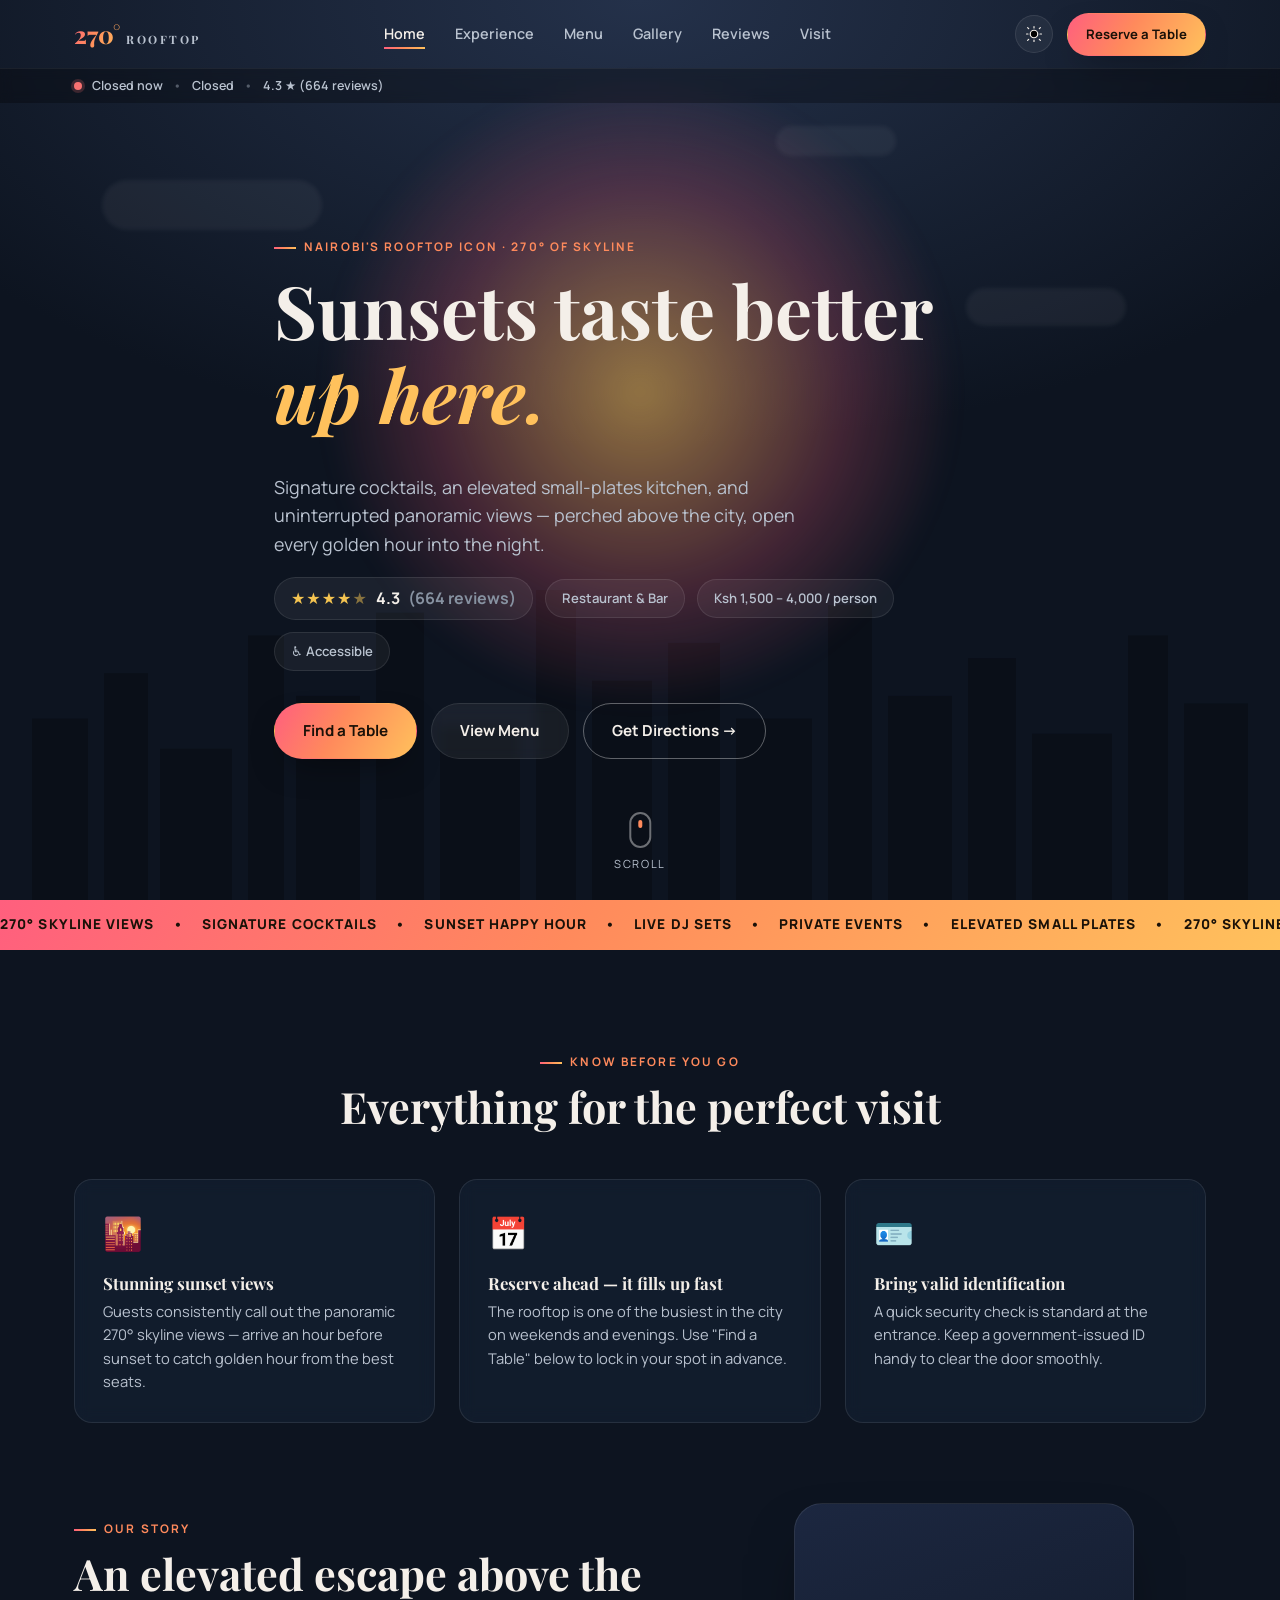
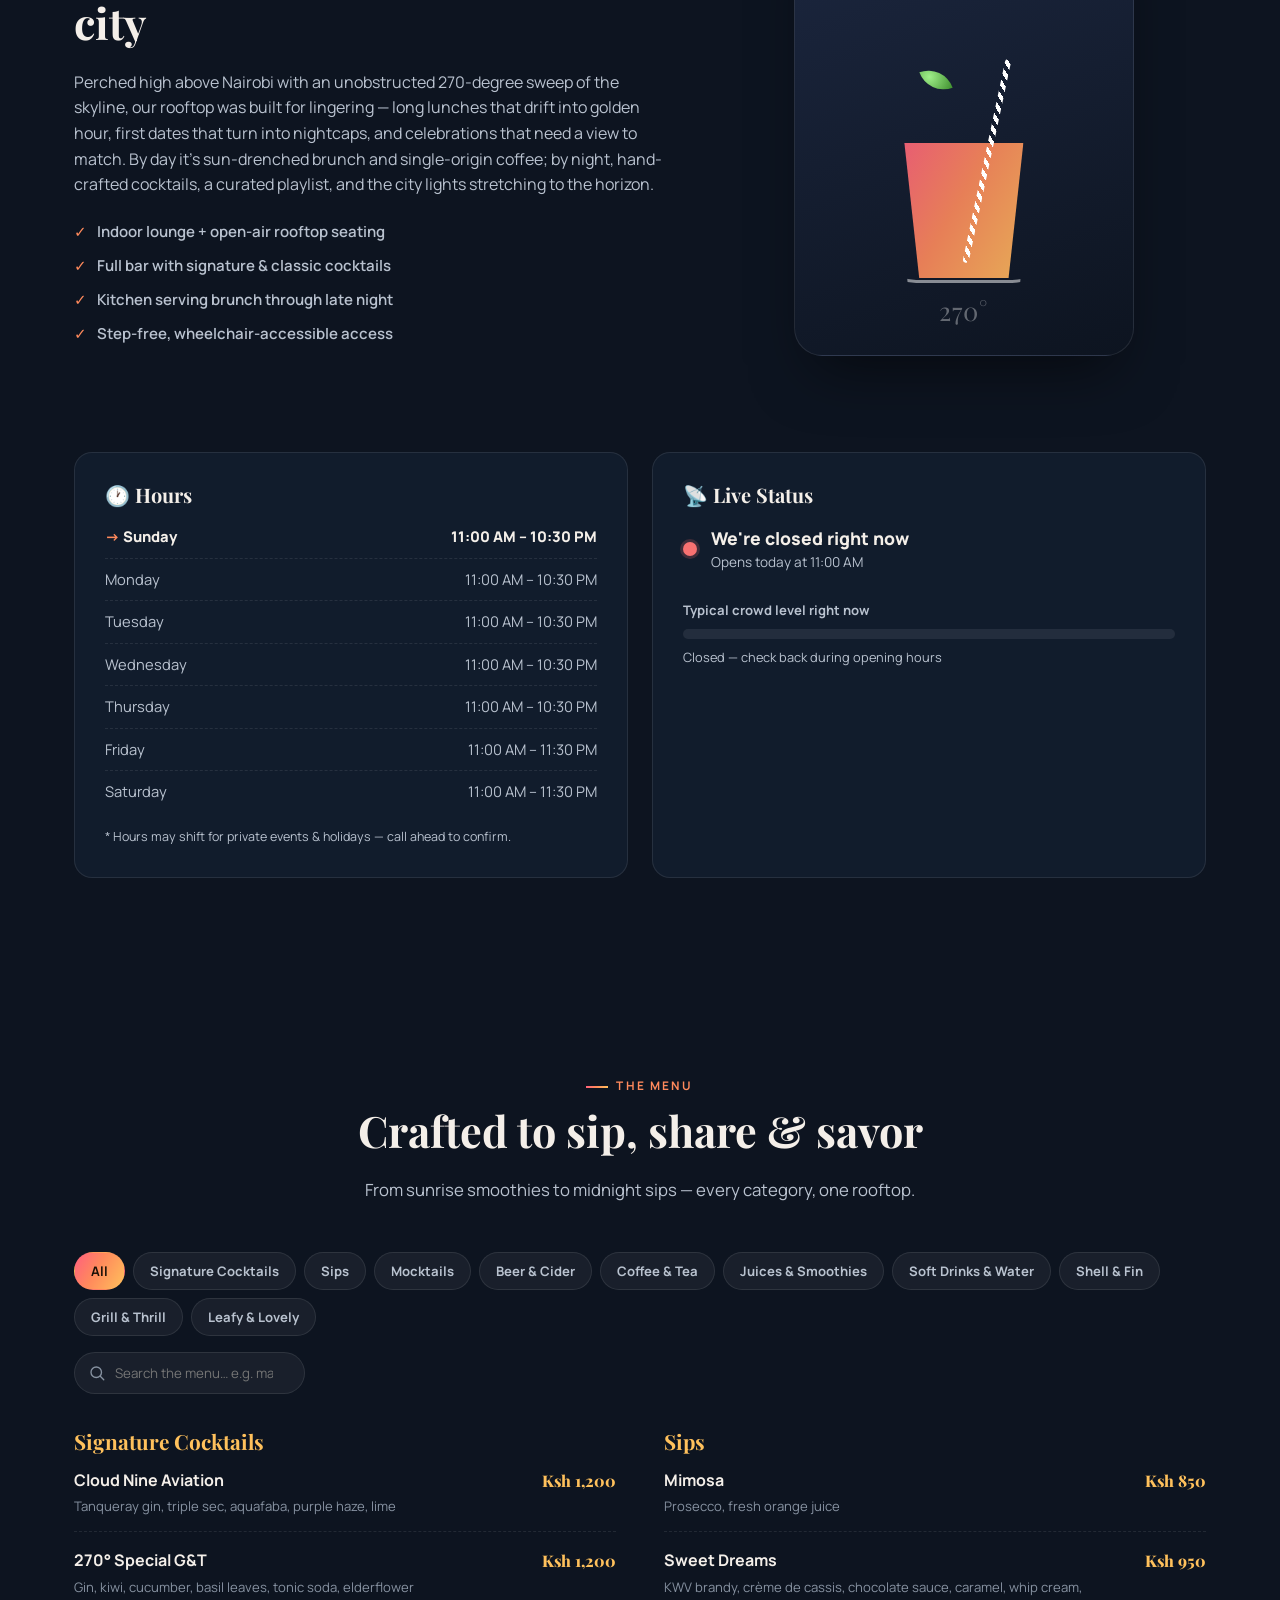
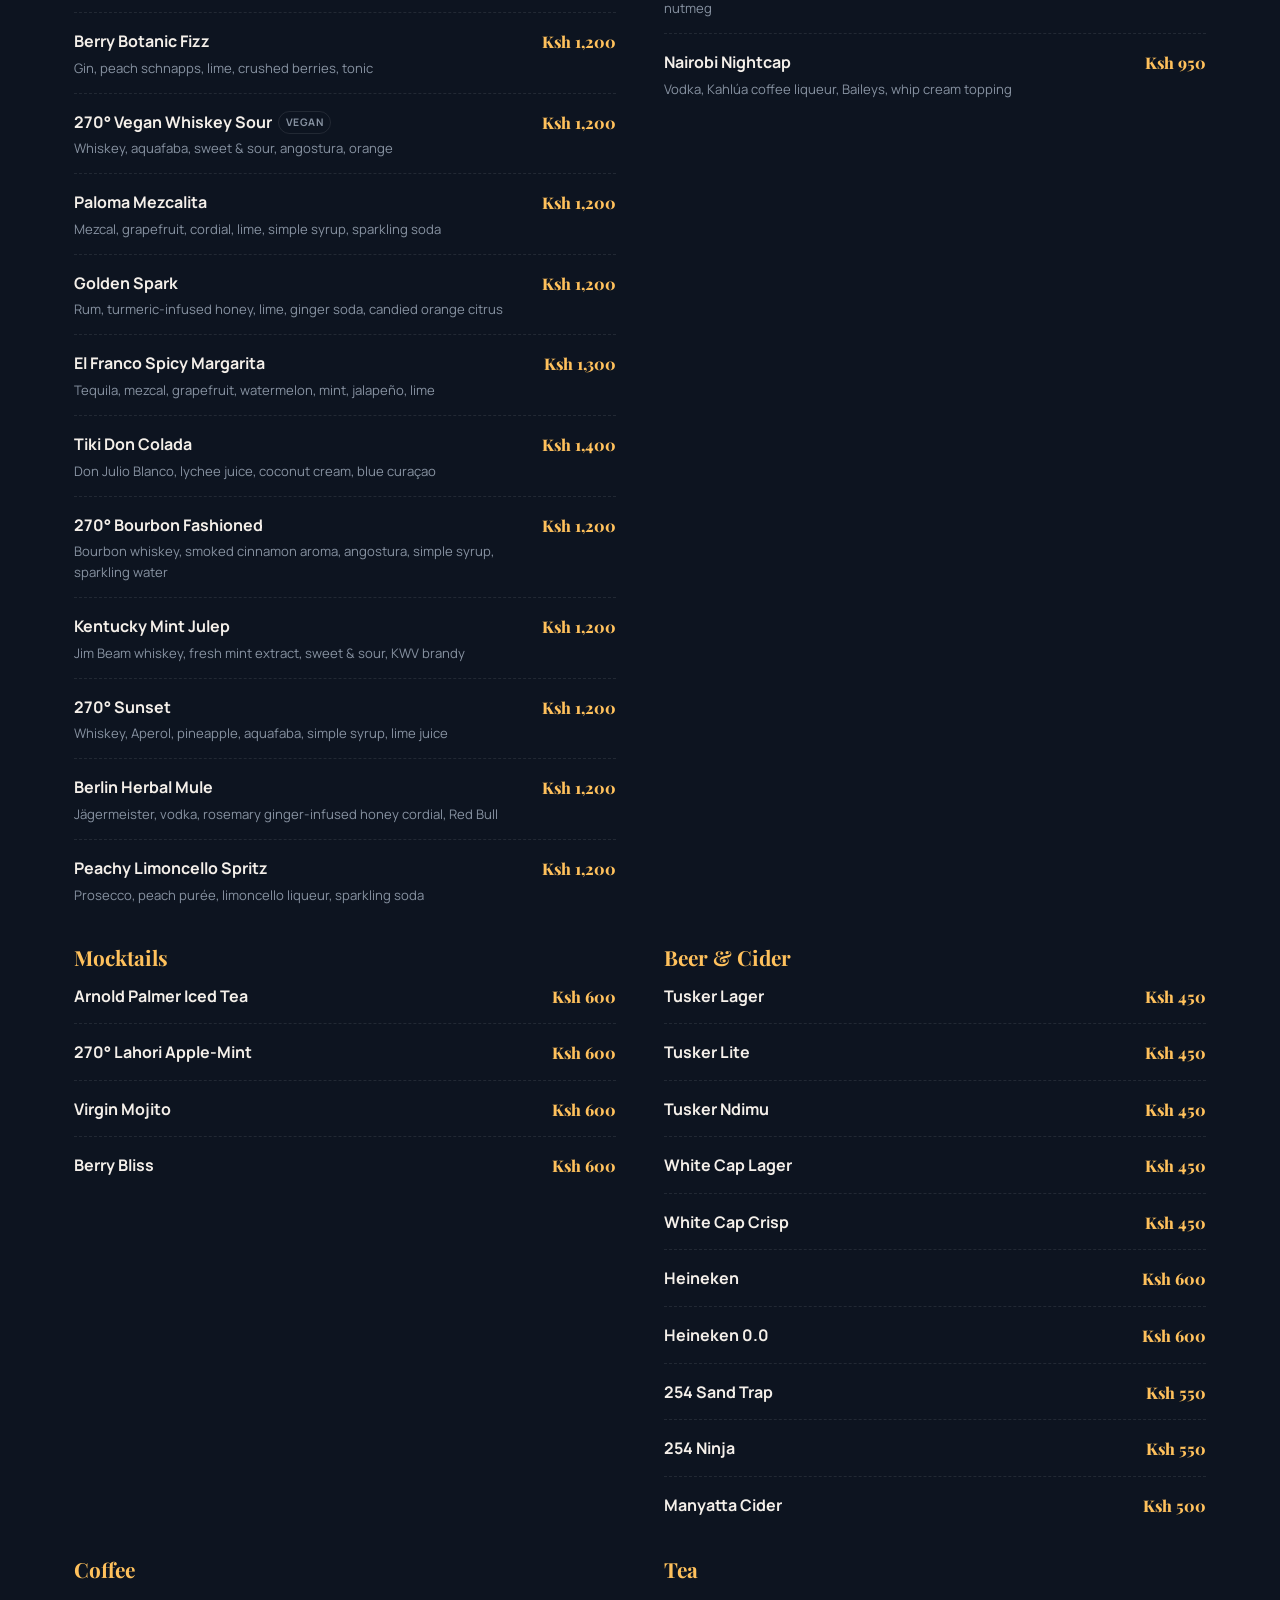
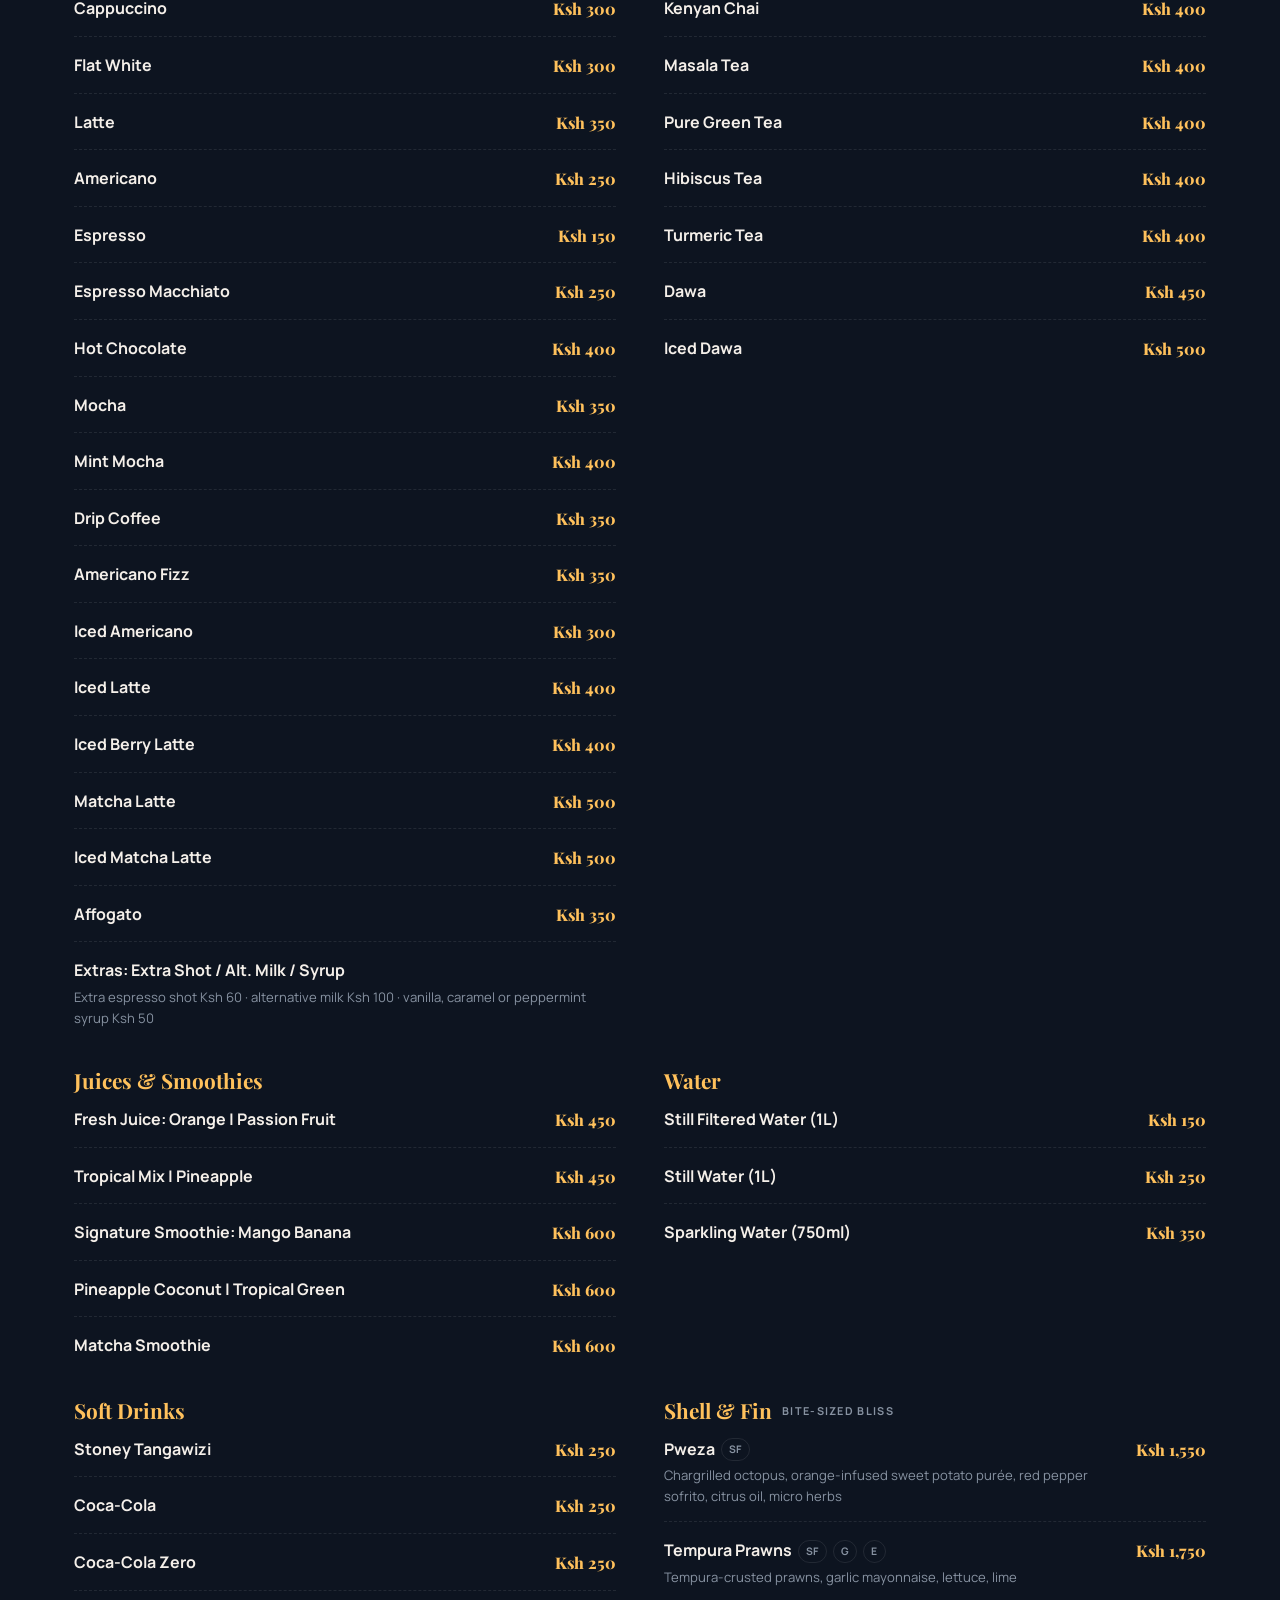
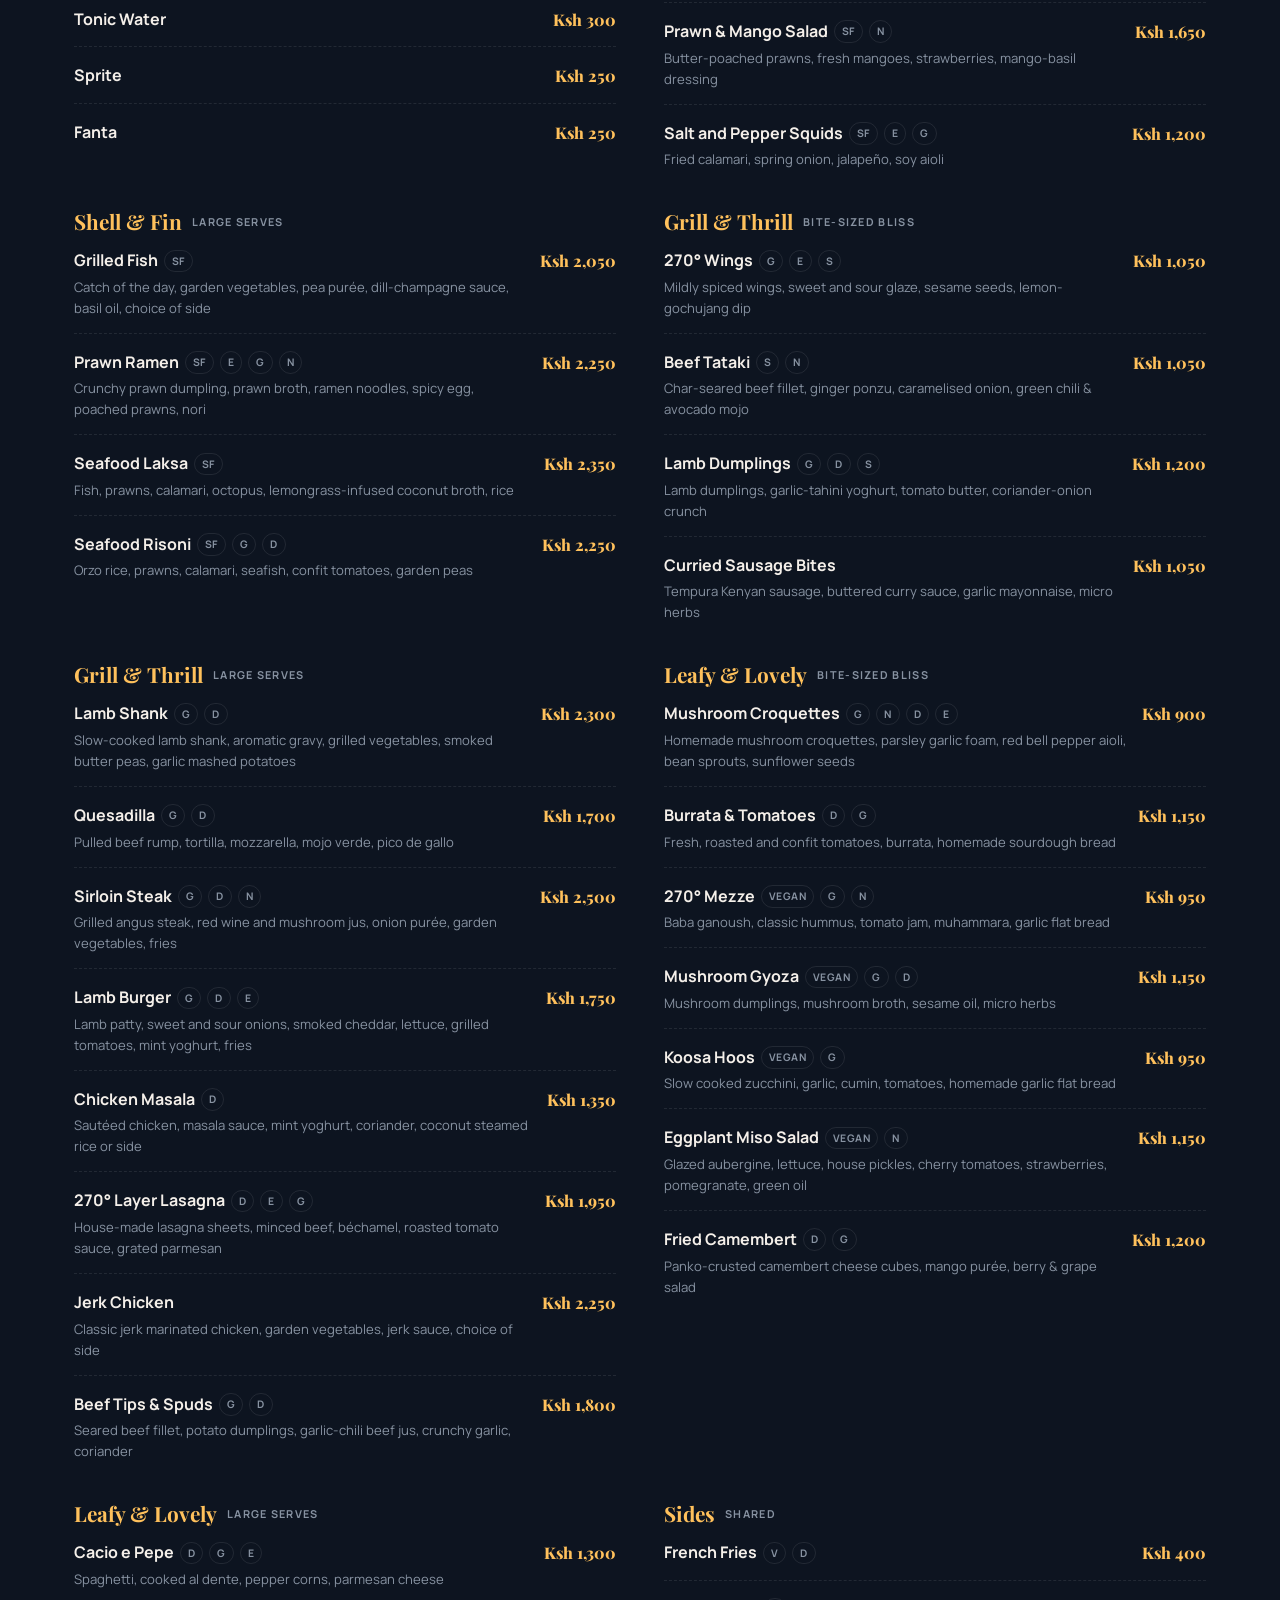
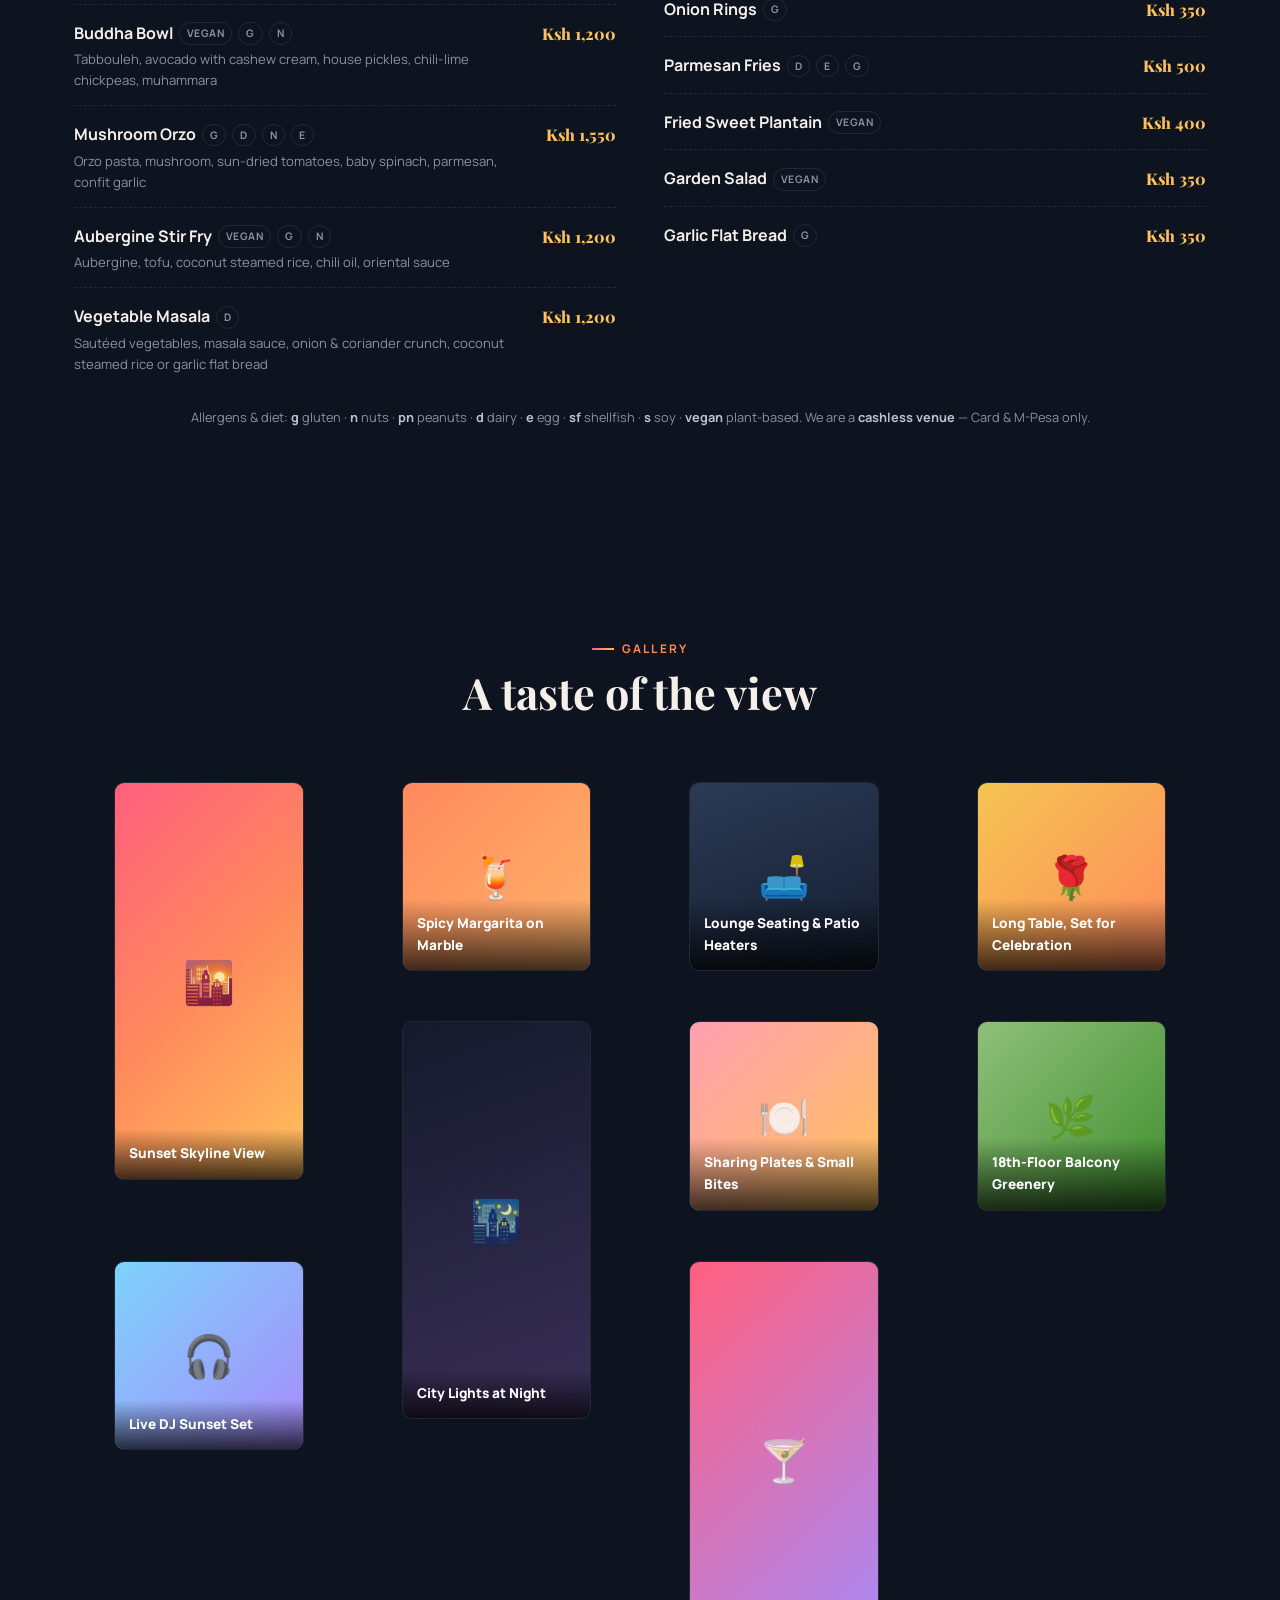
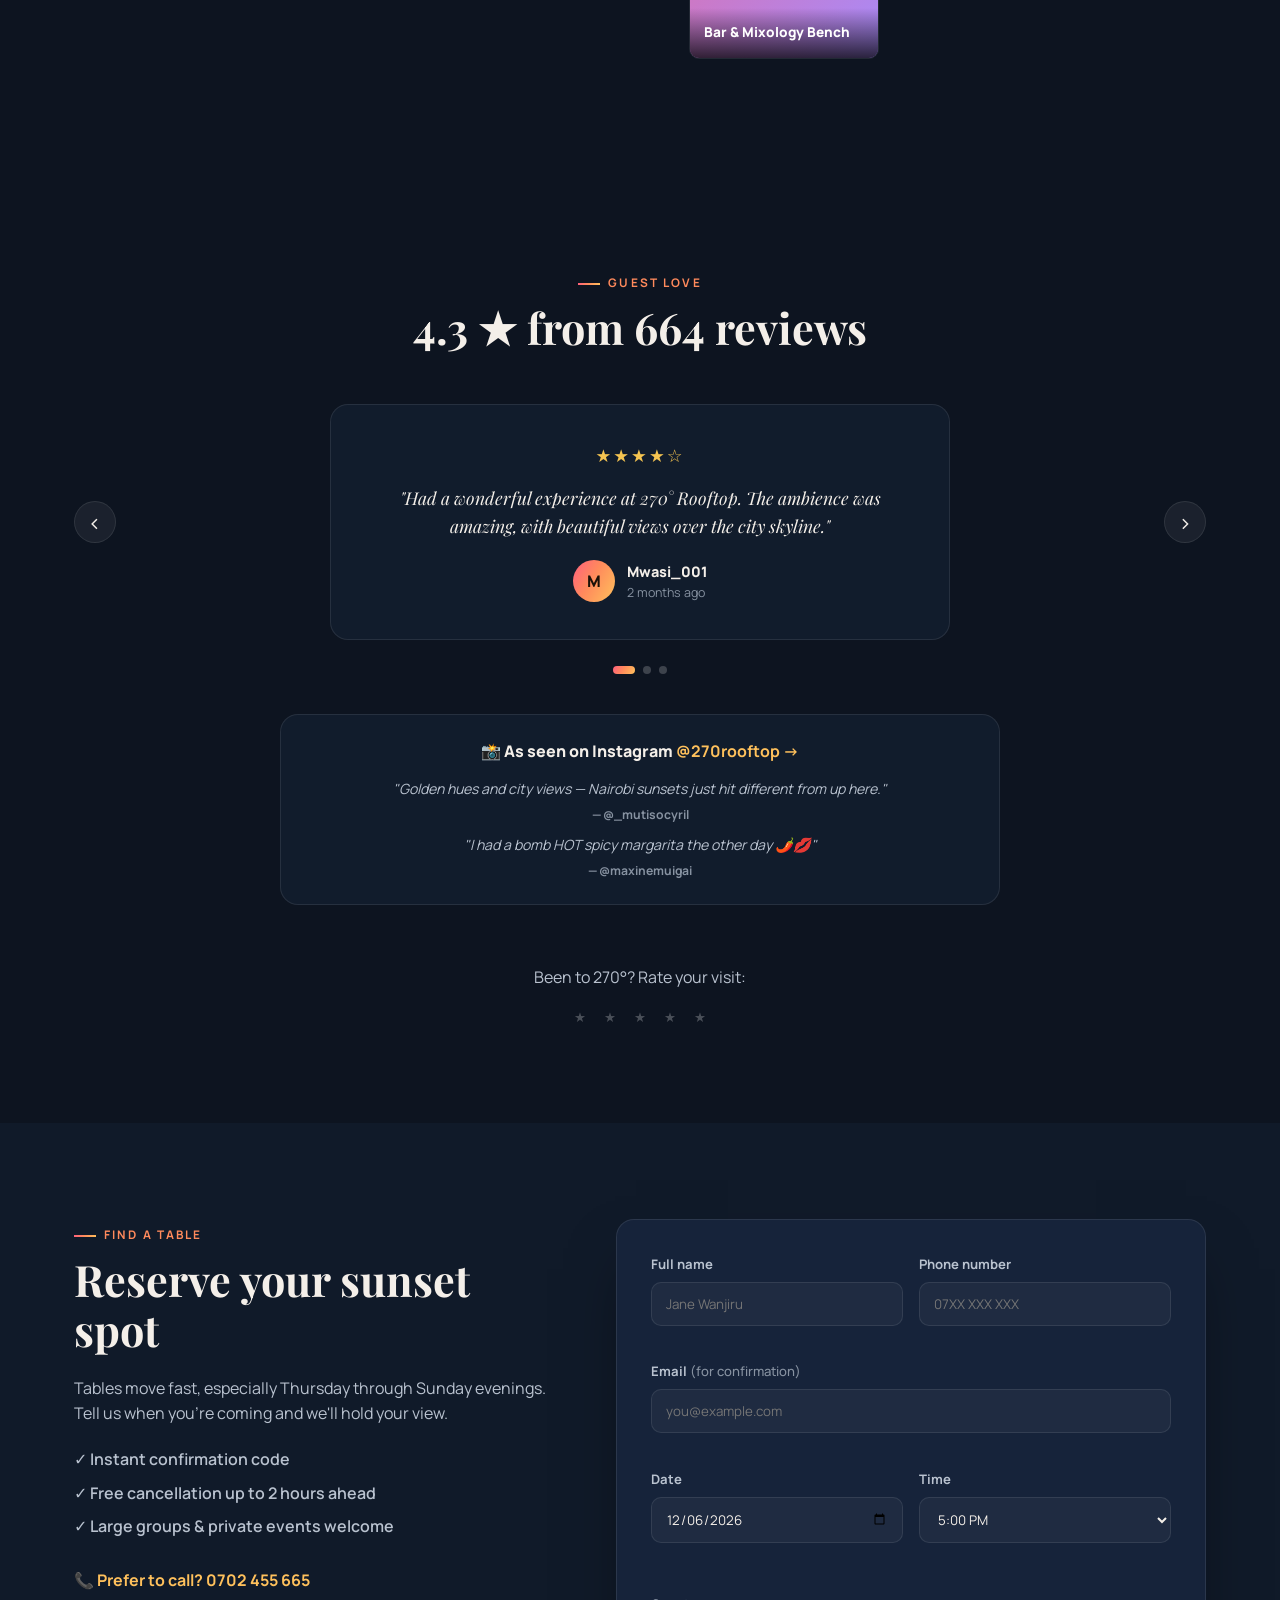
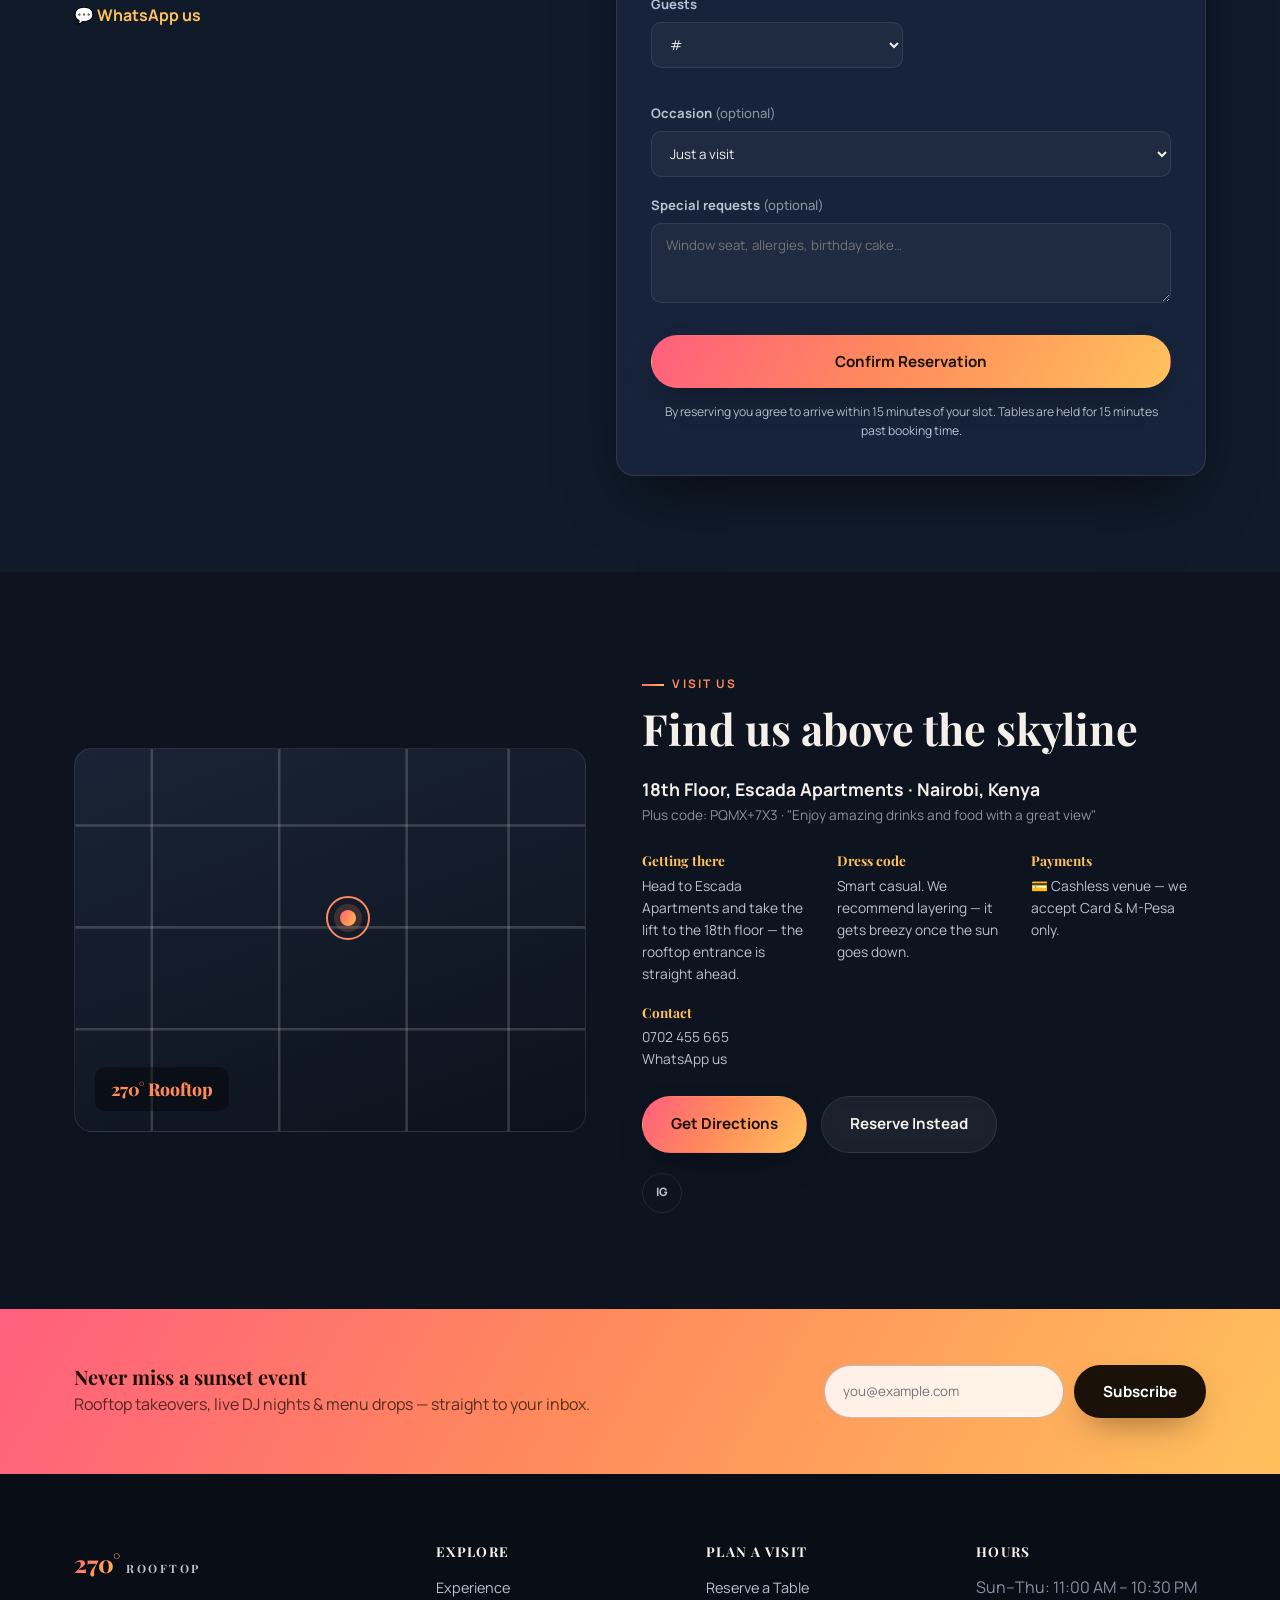
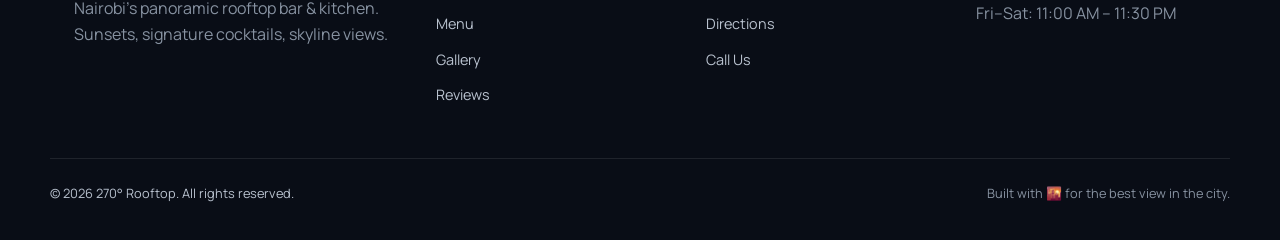
==== commit e121264f: "Fold in real business data from menu photos, Instagram & Maps Replaces placeholder contact/location/" ====
--- a/index.html
+++ b/index.html
@@ -226,12 +226,15 @@
       <div class="menu-tabs" id="menuTabs" role="tablist" aria-label="Menu categories">
         <button class="tab-btn active" data-filter="all" role="tab" aria-selected="true">All</button>
         <button class="tab-btn" data-filter="signature" role="tab" aria-selected="false">Signature Cocktails</button>
+        <button class="tab-btn" data-filter="sips" role="tab" aria-selected="false">Sips</button>
         <button class="tab-btn" data-filter="mocktail" role="tab" aria-selected="false">Mocktails</button>
-        <button class="tab-btn" data-filter="beer" role="tab" aria-selected="false">Beer</button>
-        <button class="tab-btn" data-filter="sips" role="tab" aria-selected="false">Sips</button>
+        <button class="tab-btn" data-filter="beer" role="tab" aria-selected="false">Beer &amp; Cider</button>
+        <button class="tab-btn" data-filter="coffee" role="tab" aria-selected="false">Coffee &amp; Tea</button>
         <button class="tab-btn" data-filter="juice" role="tab" aria-selected="false">Juices &amp; Smoothies</button>
-        <button class="tab-btn" data-filter="food" role="tab" aria-selected="false">Food</button>
         <button class="tab-btn" data-filter="soft" role="tab" aria-selected="false">Soft Drinks &amp; Water</button>
+        <button class="tab-btn" data-filter="shellfin" role="tab" aria-selected="false">Shell &amp; Fin</button>
+        <button class="tab-btn" data-filter="grillthrill" role="tab" aria-selected="false">Grill &amp; Thrill</button>
+        <button class="tab-btn" data-filter="leafylovely" role="tab" aria-selected="false">Leafy &amp; Lovely</button>
       </div>
       <div class="menu-search">
         <svg viewBox="0 0 24 24" width="18" height="18"><circle cx="11" cy="11" r="7" stroke="currentColor" stroke-width="1.8" fill="none"/><path d="M21 21l-4.3-4.3" stroke="currentColor" stroke-width="1.8" stroke-linecap="round"/></svg>
@@ -241,6 +244,7 @@
 
     <div class="menu-grid" id="menuGrid"><!-- populated by JS --></div>
     <p class="menu-empty hidden" id="menuEmpty">No items match your search — try another word or category.</p>
+    <p class="menu-legend">Allergens &amp; diet: <strong>g</strong> gluten · <strong>n</strong> nuts · <strong>pn</strong> peanuts · <strong>d</strong> dairy · <strong>e</strong> egg · <strong>sf</strong> shellfish · <strong>s</strong> soy · <strong>vegan</strong> plant-based. We are a <strong>cashless venue</strong> — Card &amp; M-Pesa only.</p>
   </div>
 </section>
 
@@ -269,6 +273,14 @@
       <button class="carousel-btn next" id="reviewNext" aria-label="Next review">›</button>
     </div>
     <div class="carousel-dots" id="reviewDots"></div>
+
+    <div class="ig-strip reveal">
+      <a href="https://www.instagram.com/270rooftop/" target="_blank" rel="noopener" class="ig-strip-title">📸 As seen on Instagram <span>@270rooftop →</span></a>
+      <div class="ig-quotes">
+        <p>"Golden hues and city views — Nairobi sunsets just hit different from up here." <span>— @_mutisocyril</span></p>
+        <p>"I had a bomb HOT spicy margarita the other day 🌶️💋" <span>— @maxinemuigai</span></p>
+      </div>
+    </div>
 
     <div class="rate-cta reveal">
       <p>Been to 270°? Rate your visit:</p>
@@ -297,8 +309,8 @@
         <li>✓ Large groups &amp; private events welcome</li>
       </ul>
       <div class="reserve-alt">
-        <a href="tel:+254700000000" class="alt-link">📞 Prefer to call? +254 700 000 000</a>
-        <a href="https://wa.me/254700000000" target="_blank" rel="noopener" class="alt-link">💬 WhatsApp us</a>
+        <a href="tel:+254702455665" class="alt-link">📞 Prefer to call? 0702 455 665</a>
+        <a href="https://wa.me/254702455665" target="_blank" rel="noopener" class="alt-link">💬 WhatsApp us</a>
       </div>
     </div>
 
@@ -419,34 +431,35 @@
     <div class="visit-copy reveal">
       <p class="eyebrow">Visit Us</p>
       <h2>Find us above the skyline</h2>
-      <p class="visit-address">Rooftop Level · Nairobi CBD, Kenya</p>
-      <p class="muted small">(Update with your exact street address &amp; building name)</p>
+      <p class="visit-address">18th Floor, Escada Apartments · Nairobi, Kenya</p>
+      <p class="muted small">Plus code: PQMX+7X3 · "Enjoy amazing drinks and food with a great view"</p>
 
       <div class="visit-info-grid">
         <div>
           <h4>Getting there</h4>
-          <p>Valet &amp; secure parking available at street level. Elevator access direct to the rooftop lounge.</p>
+          <p>Head to Escada Apartments and take the lift to the 18th floor — the rooftop entrance is straight ahead.</p>
         </div>
         <div>
           <h4>Dress code</h4>
           <p>Smart casual. We recommend layering — it gets breezy once the sun goes down.</p>
         </div>
         <div>
+          <h4>Payments</h4>
+          <p>💳 Cashless venue — we accept Card &amp; M-Pesa only.</p>
+        </div>
+        <div>
           <h4>Contact</h4>
-          <p><a href="tel:+254700000000">+254 700 000 000</a><br><a href="mailto:hello@270rooftop.co.ke">hello@270rooftop.co.ke</a></p>
+          <p><a href="tel:+254702455665">0702 455 665</a><br><a href="https://wa.me/254702455665" target="_blank" rel="noopener">WhatsApp us</a></p>
         </div>
       </div>
 
       <div class="visit-actions">
-        <a class="btn btn-primary" target="_blank" rel="noopener" href="https://www.google.com/maps/search/?api=query&query=270%C2%B0%20Rooftop%20Nairobi">Get Directions</a>
+        <a class="btn btn-primary" target="_blank" rel="noopener" href="https://www.google.com/maps/search/?api=query&query=PQMX%2B7X3+Escada+Nairobi">Get Directions</a>
         <a class="btn btn-ghost" href="#reserve">Reserve Instead</a>
       </div>
 
       <div class="social-row">
-        <a href="#" aria-label="Instagram" class="social-btn">IG</a>
-        <a href="#" aria-label="Facebook" class="social-btn">FB</a>
-        <a href="#" aria-label="TikTok" class="social-btn">TT</a>
-        <a href="#" aria-label="X / Twitter" class="social-btn">X</a>
+        <a href="https://www.instagram.com/270rooftop/" target="_blank" rel="noopener" aria-label="Instagram" class="social-btn">IG</a>
       </div>
     </div>
   </div>
@@ -492,7 +505,7 @@
       <ul class="footer-links">
         <li><a href="#reserve">Reserve a Table</a></li>
         <li><a href="#visit">Directions</a></li>
-        <li><a href="tel:+254700000000">Call Us</a></li>
+        <li><a href="tel:+254702455665">Call Us</a></li>
       </ul>
     </div>
     <div>
--- a/css/style.css
+++ b/css/style.css
@@ -366,6 +366,19 @@
 .carousel-dots button{ width:8px; height:8px; border-radius:50%; background: rgba(255,255,255,.2); border:none; padding:0; }
 .carousel-dots button.active{ background: var(--accent-grad); width:22px; border-radius:100px; transition: width .3s ease; }
 
+.ig-strip{
+  max-width: 720px; margin: 40px auto 0; background: var(--surface); border:1px solid var(--border); border-radius: var(--radius);
+  padding: 24px 28px; text-align:center;
+}
+.ig-strip-title{ font-weight:800; color: var(--text); display:inline-block; margin-bottom: 14px; }
+.ig-strip-title span{ color: var(--accent-2); font-weight:700; }
+.ig-quotes{ display:grid; gap:10px; }
+.ig-quotes p{ margin:0; font-size:.88rem; font-style:italic; color: var(--text-dim); }
+.ig-quotes p span{ display:block; margin-top:4px; font-style:normal; font-weight:700; font-size:.76rem; color: var(--text-mute); }
+
+.menu-legend{ text-align:center; font-size:.8rem; margin-top: 32px; color: var(--text-mute); }
+.menu-legend strong{ color: var(--text-dim); }
+
 .rate-cta{ text-align:center; margin-top: 60px; }
 .star-input{ display:flex; justify-content:center; gap:6px; font-size:2rem; }
 .star-input button{ background:none; border:none; color: rgba(255,255,255,.25); transition: color .2s ease, transform .2s ease; }
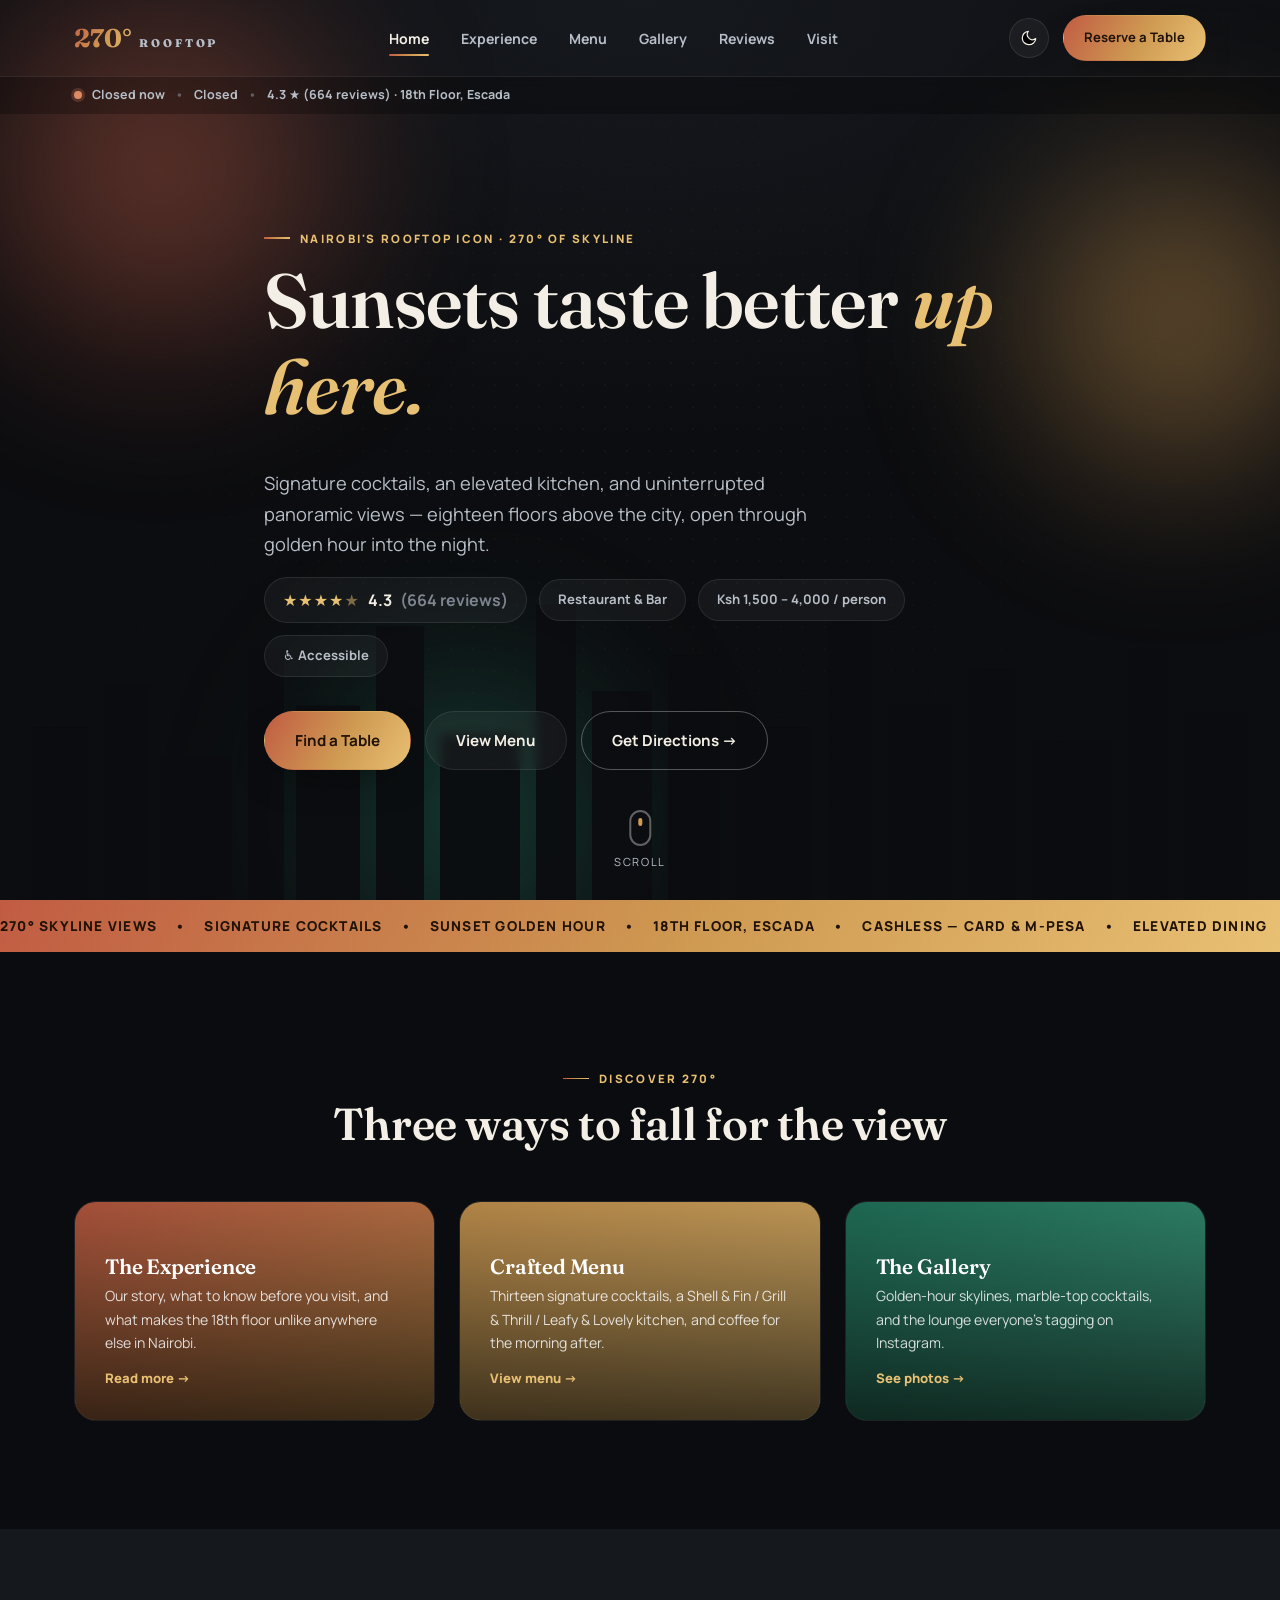
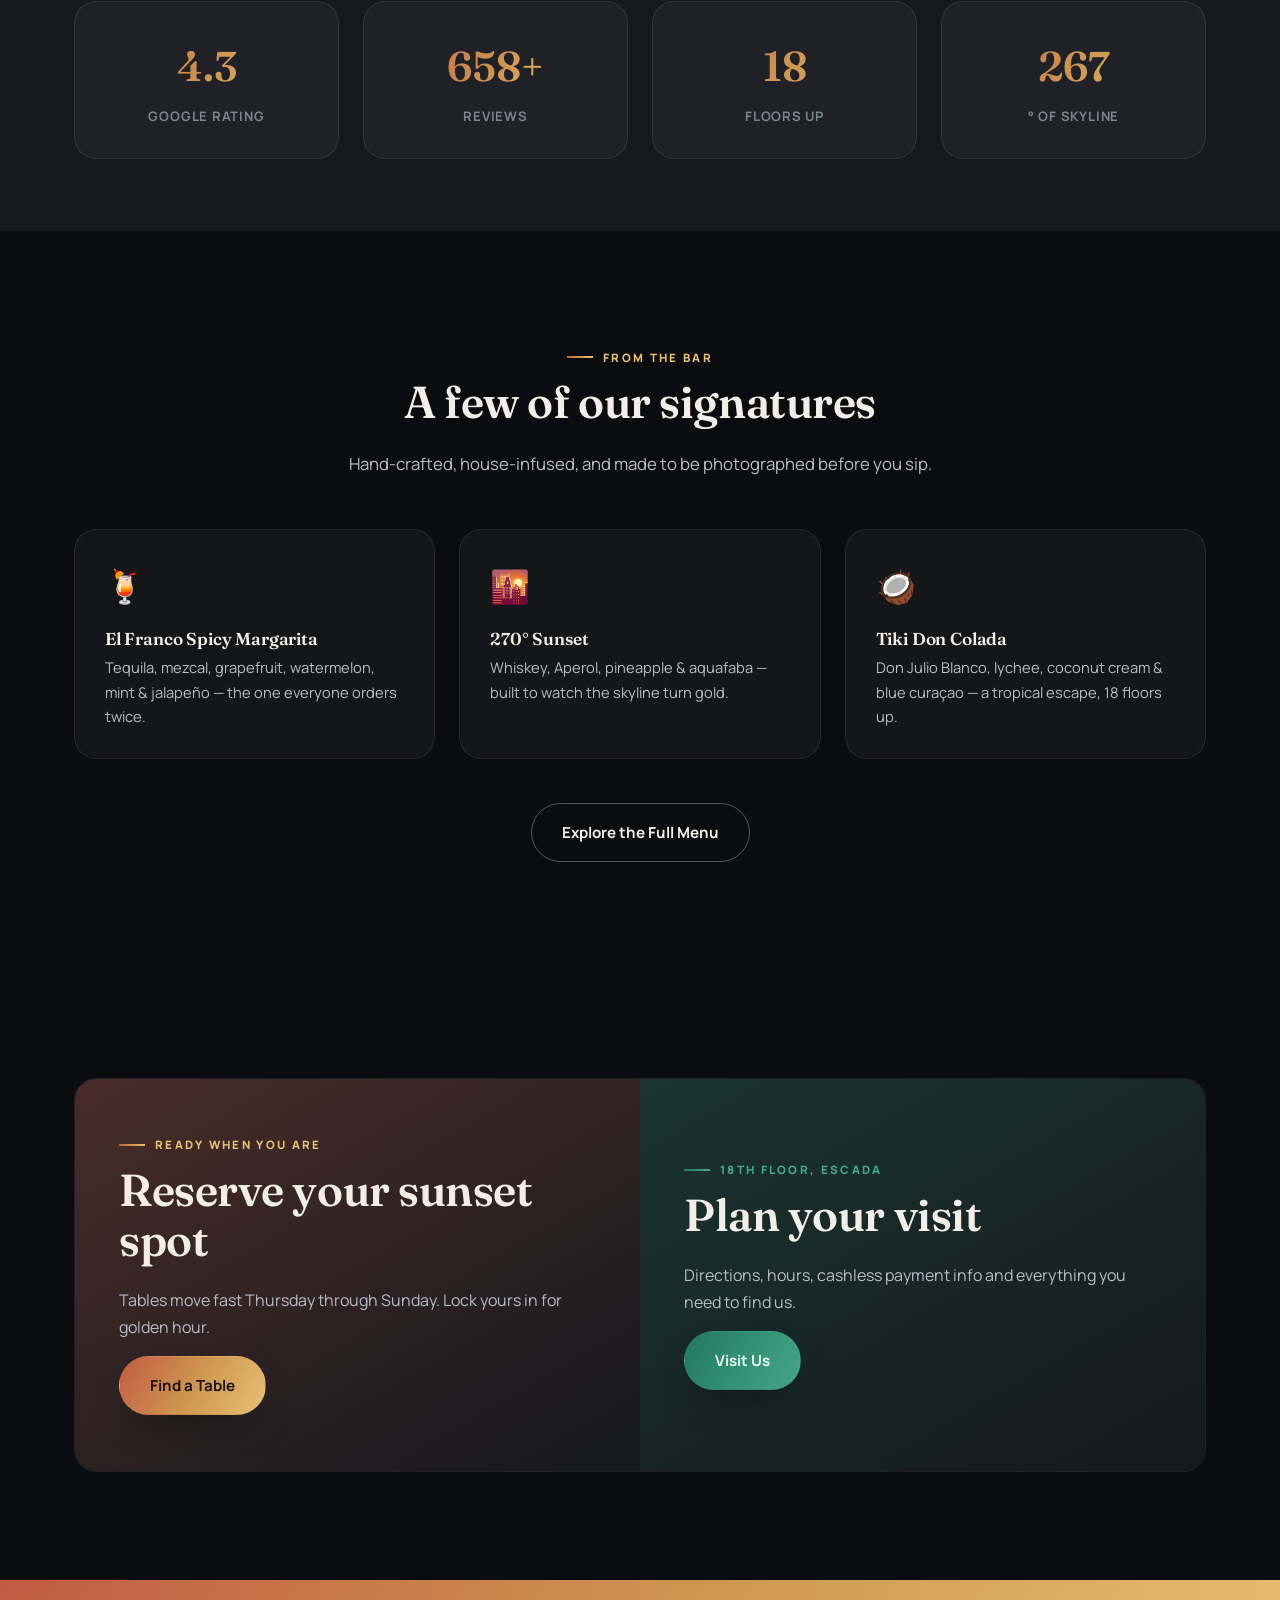
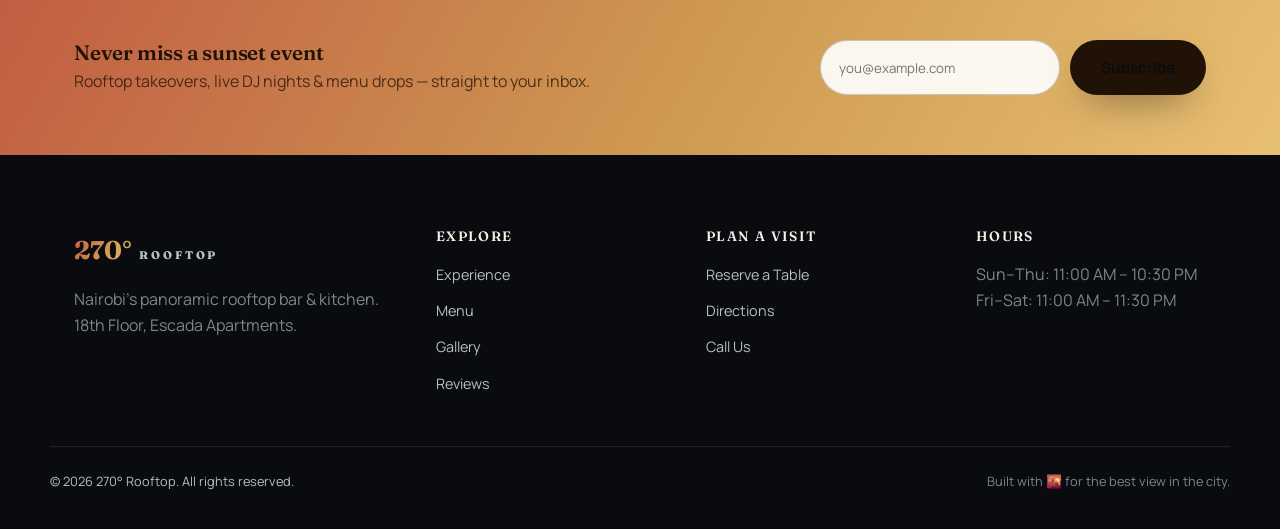
==== commit 942fc9af: "Rebuild as a multi-page site with a new brand palette and motion system Splits the single scrolling " ====
--- a/index.html
+++ b/index.html
@@ -4,43 +4,39 @@
 <meta charset="UTF-8">
 <meta name="viewport" content="width=device-width, initial-scale=1.0">
 <title>270° Rooftop — Nairobi's Sky-High Rooftop Bar &amp; Kitchen</title>
-<meta name="description" content="270° Rooftop — panoramic skyline views, signature cocktails, and elevated small plates in the heart of Nairobi. Reserve your table for sunset.">
+<meta name="description" content="270° Rooftop — panoramic skyline views, signature cocktails, and elevated dining on the 18th floor of Escada Apartments, Nairobi.">
 <link rel="icon" href="data:image/svg+xml,<svg xmlns=%22http://www.w3.org/2000/svg%22 viewBox=%220 0 100 100%22><text y=%22.9em%22 font-size=%2290%22>🌇</text></svg>">
 <link rel="preconnect" href="https://fonts.googleapis.com">
 <link rel="preconnect" href="https://fonts.gstatic.com" crossorigin>
-<link href="https://fonts.googleapis.com/css2?family=Playfair+Display:ital,wght@0,500;0,600;0,700;0,800;1,500&family=Manrope:wght@400;500;600;700;800&display=swap" rel="stylesheet">
+<link href="https://fonts.googleapis.com/css2?family=Fraunces:ital,opsz,wght@0,9..144,500;0,9..144,600;0,9..144,700;1,9..144,500&family=Manrope:wght@400;500;600;700;800&display=swap" rel="stylesheet">
 <link rel="stylesheet" href="css/style.css">
 </head>
 <body>
 <a class="skip-link" href="#main">Skip to content</a>
-
 <div id="cursor-glow" aria-hidden="true"></div>
 
-<!-- ================= HEADER ================= -->
 <header class="site-header" id="siteHeader">
   <div class="header-inner container">
-    <a href="#home" class="brand">
+    <a href="index.html" class="brand">
       <span class="brand-mark">270°</span>
       <span class="brand-word">ROOFTOP</span>
     </a>
-
     <nav class="main-nav" id="mainNav" aria-label="Primary">
       <ul>
-        <li><a href="#home" class="nav-link" data-nav>Home</a></li>
-        <li><a href="#about" class="nav-link" data-nav>Experience</a></li>
-        <li><a href="#menu" class="nav-link" data-nav>Menu</a></li>
-        <li><a href="#gallery" class="nav-link" data-nav>Gallery</a></li>
-        <li><a href="#reviews" class="nav-link" data-nav>Reviews</a></li>
-        <li><a href="#visit" class="nav-link" data-nav>Visit</a></li>
+        <li><a href="index.html" class="nav-link">Home</a></li>
+        <li><a href="about.html" class="nav-link">Experience</a></li>
+        <li><a href="menu.html" class="nav-link">Menu</a></li>
+        <li><a href="gallery.html" class="nav-link">Gallery</a></li>
+        <li><a href="reviews.html" class="nav-link">Reviews</a></li>
+        <li><a href="visit.html" class="nav-link">Visit</a></li>
       </ul>
     </nav>
-
     <div class="header-actions">
-      <button class="theme-toggle" id="themeToggle" type="button" aria-label="Toggle sunset / night palette" title="Toggle palette">
+      <button class="theme-toggle" id="themeToggle" type="button" aria-label="Toggle day / night palette" title="Toggle palette">
         <svg viewBox="0 0 24 24" class="icon-sun"><path d="M12 4V2M12 22v-2M4.9 4.9 3.5 3.5M20.5 20.5l-1.4-1.4M4.9 19.1l-1.4 1.4M20.5 3.5l-1.4 1.4M4 12H2M22 12h-2M12 17a5 5 0 1 0 0-10 5 5 0 0 0 0 10Z" stroke="currentColor" stroke-width="1.6" stroke-linecap="round"/></svg>
         <svg viewBox="0 0 24 24" class="icon-moon"><path d="M21 12.8A9 9 0 1 1 11.2 3a7 7 0 0 0 9.8 9.8Z" stroke="currentColor" stroke-width="1.6" stroke-linejoin="round"/></svg>
       </button>
-      <a href="#reserve" class="btn btn-primary btn-small nav-cta">Reserve a Table</a>
+      <a href="reserve.html" class="btn btn-primary btn-small nav-cta">Reserve a Table</a>
       <button class="nav-toggle" id="navToggle" aria-label="Open menu" aria-expanded="false" aria-controls="mainNav">
         <span></span><span></span><span></span>
       </button>
@@ -53,45 +49,37 @@
       <span class="dot-sep">•</span>
       <span id="busyText">—</span>
       <span class="dot-sep hide-sm">•</span>
-      <span class="hide-sm" id="ratingInline">4.3 ★ (664 reviews)</span>
+      <span class="hide-sm">4.3 ★ (664 reviews) · 18th Floor, Escada</span>
     </div>
   </div>
 </header>
 
 <main id="main">
 
-<!-- ================= HERO ================= -->
 <section class="hero" id="home">
-  <div class="hero-bg" aria-hidden="true">
+  <div class="mesh-bg" aria-hidden="true">
+    <div class="mesh-blob b1"></div>
+    <div class="mesh-blob b2"></div>
+    <div class="mesh-blob b3"></div>
+    <div class="grain-dots"></div>
+    <div class="particle-field" data-count="22" aria-hidden="true"></div>
     <svg class="skyline" viewBox="0 0 1600 500" preserveAspectRatio="none">
-      <rect x="40" y="260" width="70" height="240" />
-      <rect x="130" y="200" width="55" height="300" />
-      <rect x="200" y="300" width="90" height="200" />
-      <rect x="310" y="150" width="45" height="350" />
-      <rect x="370" y="230" width="80" height="270" />
-      <rect x="470" y="120" width="60" height="380" />
-      <rect x="550" y="270" width="100" height="230" />
-      <rect x="670" y="90"  width="50" height="410" />
-      <rect x="740" y="210" width="75" height="290" />
-      <rect x="835" y="160" width="65" height="340" />
-      <rect x="920" y="260" width="95" height="240" />
-      <rect x="1035" y="110" width="55" height="390" />
-      <rect x="1110" y="230" width="80" height="270" />
-      <rect x="1210" y="180" width="60" height="320" />
-      <rect x="1290" y="280" width="100" height="220" />
-      <rect x="1410" y="150" width="50" height="350" />
+      <rect x="40" y="260" width="70" height="240" /><rect x="130" y="200" width="55" height="300" />
+      <rect x="200" y="300" width="90" height="200" /><rect x="310" y="150" width="45" height="350" />
+      <rect x="370" y="230" width="80" height="270" /><rect x="470" y="120" width="60" height="380" />
+      <rect x="550" y="270" width="100" height="230" /><rect x="670" y="90"  width="50" height="410" />
+      <rect x="740" y="210" width="75" height="290" /><rect x="835" y="160" width="65" height="340" />
+      <rect x="920" y="260" width="95" height="240" /><rect x="1035" y="110" width="55" height="390" />
+      <rect x="1110" y="230" width="80" height="270" /><rect x="1210" y="180" width="60" height="320" />
+      <rect x="1290" y="280" width="100" height="220" /><rect x="1410" y="150" width="50" height="350" />
       <rect x="1480" y="240" width="80" height="260" />
     </svg>
-    <div class="sun-glow"></div>
-    <div class="cloud c1"></div>
-    <div class="cloud c2"></div>
-    <div class="cloud c3"></div>
   </div>
 
   <div class="hero-content container">
     <p class="eyebrow reveal">Nairobi's Rooftop Icon · 270° of Skyline</p>
     <h1 class="reveal">Sunsets taste better <span class="italic">up here.</span></h1>
-    <p class="hero-sub reveal">Signature cocktails, an elevated small-plates kitchen, and uninterrupted panoramic views — perched above the city, open every golden hour into the night.</p>
+    <p class="hero-sub reveal">Signature cocktails, an elevated kitchen, and uninterrupted panoramic views — eighteen floors above the city, open through golden hour into the night.</p>
 
     <div class="hero-meta reveal">
       <div class="rating-badge">
@@ -105,367 +93,117 @@
     </div>
 
     <div class="hero-actions reveal">
-      <a href="#reserve" class="btn btn-primary">Find a Table</a>
-      <a href="#menu" class="btn btn-ghost">View Menu</a>
-      <a href="#visit" class="btn btn-outline">Get Directions →</a>
+      <a href="reserve.html" class="btn btn-primary">Find a Table</a>
+      <a href="menu.html" class="btn btn-ghost">View Menu</a>
+      <a href="visit.html" class="btn btn-outline">Get Directions →</a>
     </div>
   </div>
 
   <button class="scroll-cue" id="scrollCue" aria-label="Scroll to explore">
-    <span></span>
-    <small>Scroll</small>
+    <span></span><small>Scroll</small>
   </button>
 </section>
 
-<!-- ================= MARQUEE ================= -->
 <div class="marquee" aria-hidden="true">
   <div class="marquee-track">
     <span>270° Skyline Views</span><span>•</span><span>Signature Cocktails</span><span>•</span>
-    <span>Sunset Happy Hour</span><span>•</span><span>Live DJ Sets</span><span>•</span>
-    <span>Private Events</span><span>•</span><span>Elevated Small Plates</span><span>•</span>
+    <span>Sunset Golden Hour</span><span>•</span><span>18th Floor, Escada</span><span>•</span>
+    <span>Cashless — Card &amp; M-Pesa</span><span>•</span><span>Elevated Dining</span><span>•</span>
     <span>270° Skyline Views</span><span>•</span><span>Signature Cocktails</span><span>•</span>
-    <span>Sunset Happy Hour</span><span>•</span><span>Live DJ Sets</span><span>•</span>
-    <span>Private Events</span><span>•</span><span>Elevated Small Plates</span><span>•</span>
+    <span>Sunset Golden Hour</span><span>•</span><span>18th Floor, Escada</span><span>•</span>
+    <span>Cashless — Card &amp; M-Pesa</span><span>•</span><span>Elevated Dining</span><span>•</span>
   </div>
 </div>
 
-<!-- ================= KNOW BEFORE YOU GO / ABOUT ================= -->
-<section class="section about" id="about">
+<section class="section">
   <div class="container">
     <div class="section-head reveal">
-      <p class="eyebrow">Know Before You Go</p>
-      <h2>Everything for the perfect visit</h2>
-    </div>
-
+      <p class="eyebrow">Discover 270°</p>
+      <h2>Three ways to fall for the view</h2>
+    </div>
+    <div class="teaser-grid">
+      <a class="teaser-card reveal" href="about.html" style="--d:0s">
+        <div class="teaser-bg" style="background:linear-gradient(150deg,var(--terracotta),var(--gold))"></div>
+        <h3>The Experience</h3>
+        <p>Our story, what to know before you visit, and what makes the 18th floor unlike anywhere else in Nairobi.</p>
+        <span class="teaser-link">Read more →</span>
+      </a>
+      <a class="teaser-card reveal" href="menu.html" style="--d:.08s">
+        <div class="teaser-bg" style="background:linear-gradient(150deg,var(--gold),var(--gold-light))"></div>
+        <h3>Crafted Menu</h3>
+        <p>Thirteen signature cocktails, a Shell &amp; Fin / Grill &amp; Thrill / Leafy &amp; Lovely kitchen, and coffee for the morning after.</p>
+        <span class="teaser-link">View menu →</span>
+      </a>
+      <a class="teaser-card reveal" href="gallery.html" style="--d:.16s">
+        <div class="teaser-bg" style="background:linear-gradient(150deg,var(--emerald),var(--emerald-light))"></div>
+        <h3>The Gallery</h3>
+        <p>Golden-hour skylines, marble-top cocktails, and the lounge everyone's tagging on Instagram.</p>
+        <span class="teaser-link">See photos →</span>
+      </a>
+    </div>
+  </div>
+</section>
+
+<section class="section section-tight" style="background:var(--bg-alt)">
+  <div class="container">
+    <div class="stats-row">
+      <div class="stat-card reveal" style="--d:0s"><div class="stat-num" data-count="4.3">0</div><div class="stat-label">Google Rating</div></div>
+      <div class="stat-card reveal" style="--d:.08s"><div class="stat-num" data-count="664" data-suffix="+">0</div><div class="stat-label">Reviews</div></div>
+      <div class="stat-card reveal" style="--d:.16s"><div class="stat-num" data-count="18">0</div><div class="stat-label">Floors Up</div></div>
+      <div class="stat-card reveal" style="--d:.24s"><div class="stat-num" data-count="270">0</div><div class="stat-label">° of Skyline</div></div>
+    </div>
+  </div>
+</section>
+
+<section class="section">
+  <div class="container">
+    <div class="section-head reveal">
+      <p class="eyebrow">From The Bar</p>
+      <h2>A few of our signatures</h2>
+      <p class="section-sub">Hand-crafted, house-infused, and made to be photographed before you sip.</p>
+    </div>
     <div class="tip-grid">
-      <article class="tip-card reveal">
+      <div class="tip-card reveal" style="--d:0s">
+        <div class="tip-icon">🍹</div>
+        <h3>El Franco Spicy Margarita</h3>
+        <p>Tequila, mezcal, grapefruit, watermelon, mint &amp; jalapeño — the one everyone orders twice.</p>
+      </div>
+      <div class="tip-card reveal" style="--d:.08s">
         <div class="tip-icon">🌇</div>
-        <h3>Stunning sunset views</h3>
-        <p>Guests consistently call out the panoramic 270° skyline views — arrive an hour before sunset to catch golden hour from the best seats.</p>
-      </article>
-      <article class="tip-card reveal">
-        <div class="tip-icon">📅</div>
-        <h3>Reserve ahead — it fills up fast</h3>
-        <p>The rooftop is one of the busiest in the city on weekends and evenings. Use "Find a Table" below to lock in your spot in advance.</p>
-      </article>
-      <article class="tip-card reveal">
-        <div class="tip-icon">🪪</div>
-        <h3>Bring valid identification</h3>
-        <p>A quick security check is standard at the entrance. Keep a government-issued ID handy to clear the door smoothly.</p>
-      </article>
-    </div>
-
-    <div class="about-split">
-      <div class="about-copy reveal">
-        <p class="eyebrow">Our Story</p>
-        <h2>An elevated escape above the city</h2>
-        <p>Perched high above Nairobi with an unobstructed 270-degree sweep of the skyline, our rooftop was built for lingering — long lunches that drift into golden hour, first dates that turn into nightcaps, and celebrations that need a view to match. By day it's sun-drenched brunch and single-origin coffee; by night, hand-crafted cocktails, a curated playlist, and the city lights stretching to the horizon.</p>
-        <ul class="check-list">
-          <li>Indoor lounge + open-air rooftop seating</li>
-          <li>Full bar with signature &amp; classic cocktails</li>
-          <li>Kitchen serving brunch through late night</li>
-          <li>Step-free, wheelchair-accessible access</li>
-        </ul>
-      </div>
-      <div class="about-visual reveal">
-        <div class="glass-card cocktail-art" aria-hidden="true">
-          <div class="glass"></div>
-          <div class="liquid"></div>
-          <div class="straw"></div>
-          <div class="garnish"></div>
-        </div>
-      </div>
-    </div>
-  </div>
-</section>
-
-<!-- ================= HOURS ================= -->
-<section class="section hours-section">
-  <div class="container hours-grid">
-    <div class="hours-card reveal">
-      <h3>🕐 Hours</h3>
-      <ul class="hours-list" id="hoursList">
-        <li data-day="0"><span>Sunday</span><span>11:00 AM – 10:30 PM</span></li>
-        <li data-day="1"><span>Monday</span><span>11:00 AM – 10:30 PM</span></li>
-        <li data-day="2"><span>Tuesday</span><span>11:00 AM – 10:30 PM</span></li>
-        <li data-day="3"><span>Wednesday</span><span>11:00 AM – 10:30 PM</span></li>
-        <li data-day="4"><span>Thursday</span><span>11:00 AM – 10:30 PM</span></li>
-        <li data-day="5"><span>Friday</span><span>11:00 AM – 11:30 PM</span></li>
-        <li data-day="6"><span>Saturday</span><span>11:00 AM – 11:30 PM</span></li>
-      </ul>
-      <p class="fine-print">* Hours may shift for private events &amp; holidays — call ahead to confirm.</p>
-    </div>
-    <div class="hours-card live-card reveal">
-      <h3>📡 Live Status</h3>
-      <div class="live-status">
-        <span class="status-dot lg" id="statusDotLg"></span>
-        <div>
-          <p class="live-primary" id="liveStatusPrimary">—</p>
-          <p class="live-secondary" id="liveStatusSecondary">—</p>
-        </div>
-      </div>
-      <div class="crowd-meter">
-        <p class="crowd-label">Typical crowd level right now</p>
-        <div class="crowd-bar"><span id="crowdFill"></span></div>
-        <p class="crowd-caption" id="crowdCaption">—</p>
-      </div>
-    </div>
-  </div>
-</section>
-
-<!-- ================= MENU ================= -->
-<section class="section menu-section" id="menu">
-  <div class="container">
-    <div class="section-head reveal">
-      <p class="eyebrow">The Menu</p>
-      <h2>Crafted to sip, share &amp; savor</h2>
-      <p class="section-sub">From sunrise smoothies to midnight sips — every category, one rooftop.</p>
-    </div>
-
-    <div class="menu-controls reveal">
-      <div class="menu-tabs" id="menuTabs" role="tablist" aria-label="Menu categories">
-        <button class="tab-btn active" data-filter="all" role="tab" aria-selected="true">All</button>
-        <button class="tab-btn" data-filter="signature" role="tab" aria-selected="false">Signature Cocktails</button>
-        <button class="tab-btn" data-filter="sips" role="tab" aria-selected="false">Sips</button>
-        <button class="tab-btn" data-filter="mocktail" role="tab" aria-selected="false">Mocktails</button>
-        <button class="tab-btn" data-filter="beer" role="tab" aria-selected="false">Beer &amp; Cider</button>
-        <button class="tab-btn" data-filter="coffee" role="tab" aria-selected="false">Coffee &amp; Tea</button>
-        <button class="tab-btn" data-filter="juice" role="tab" aria-selected="false">Juices &amp; Smoothies</button>
-        <button class="tab-btn" data-filter="soft" role="tab" aria-selected="false">Soft Drinks &amp; Water</button>
-        <button class="tab-btn" data-filter="shellfin" role="tab" aria-selected="false">Shell &amp; Fin</button>
-        <button class="tab-btn" data-filter="grillthrill" role="tab" aria-selected="false">Grill &amp; Thrill</button>
-        <button class="tab-btn" data-filter="leafylovely" role="tab" aria-selected="false">Leafy &amp; Lovely</button>
-      </div>
-      <div class="menu-search">
-        <svg viewBox="0 0 24 24" width="18" height="18"><circle cx="11" cy="11" r="7" stroke="currentColor" stroke-width="1.8" fill="none"/><path d="M21 21l-4.3-4.3" stroke="currentColor" stroke-width="1.8" stroke-linecap="round"/></svg>
-        <input type="search" id="menuSearch" placeholder="Search the menu… e.g. margarita">
-      </div>
-    </div>
-
-    <div class="menu-grid" id="menuGrid"><!-- populated by JS --></div>
-    <p class="menu-empty hidden" id="menuEmpty">No items match your search — try another word or category.</p>
-    <p class="menu-legend">Allergens &amp; diet: <strong>g</strong> gluten · <strong>n</strong> nuts · <strong>pn</strong> peanuts · <strong>d</strong> dairy · <strong>e</strong> egg · <strong>sf</strong> shellfish · <strong>s</strong> soy · <strong>vegan</strong> plant-based. We are a <strong>cashless venue</strong> — Card &amp; M-Pesa only.</p>
-  </div>
-</section>
-
-<!-- ================= GALLERY ================= -->
-<section class="section gallery-section" id="gallery">
-  <div class="container">
-    <div class="section-head reveal">
-      <p class="eyebrow">Gallery</p>
-      <h2>A taste of the view</h2>
-    </div>
-    <div class="gallery-grid" id="galleryGrid"><!-- populated by JS --></div>
-  </div>
-</section>
-
-<!-- ================= REVIEWS ================= -->
-<section class="section reviews-section" id="reviews">
-  <div class="container">
-    <div class="section-head reveal">
-      <p class="eyebrow">Guest Love</p>
-      <h2>4.3 ★ from 664 reviews</h2>
-    </div>
-
-    <div class="reviews-carousel reveal" id="reviewsCarousel">
-      <div class="reviews-track" id="reviewsTrack"><!-- populated by JS --></div>
-      <button class="carousel-btn prev" id="reviewPrev" aria-label="Previous review">‹</button>
-      <button class="carousel-btn next" id="reviewNext" aria-label="Next review">›</button>
-    </div>
-    <div class="carousel-dots" id="reviewDots"></div>
-
-    <div class="ig-strip reveal">
-      <a href="https://www.instagram.com/270rooftop/" target="_blank" rel="noopener" class="ig-strip-title">📸 As seen on Instagram <span>@270rooftop →</span></a>
-      <div class="ig-quotes">
-        <p>"Golden hues and city views — Nairobi sunsets just hit different from up here." <span>— @_mutisocyril</span></p>
-        <p>"I had a bomb HOT spicy margarita the other day 🌶️💋" <span>— @maxinemuigai</span></p>
-      </div>
-    </div>
-
-    <div class="rate-cta reveal">
-      <p>Been to 270°? Rate your visit:</p>
-      <div class="star-input" id="starInput" role="radiogroup" aria-label="Rate your visit">
-        <button data-val="1" aria-label="1 star">★</button>
-        <button data-val="2" aria-label="2 stars">★</button>
-        <button data-val="3" aria-label="3 stars">★</button>
-        <button data-val="4" aria-label="4 stars">★</button>
-        <button data-val="5" aria-label="5 stars">★</button>
-      </div>
-      <p class="thanks-msg hidden" id="thanksMsg">Thanks for the love! 🎉</p>
-    </div>
-  </div>
-</section>
-
-<!-- ================= RESERVE ================= -->
-<section class="section reserve-section" id="reserve">
-  <div class="container reserve-grid">
-    <div class="reserve-copy reveal">
-      <p class="eyebrow">Find a Table</p>
-      <h2>Reserve your sunset spot</h2>
-      <p>Tables move fast, especially Thursday through Sunday evenings. Tell us when you're coming and we'll hold your view.</p>
-      <ul class="reserve-points">
-        <li>✓ Instant confirmation code</li>
-        <li>✓ Free cancellation up to 2 hours ahead</li>
-        <li>✓ Large groups &amp; private events welcome</li>
-      </ul>
-      <div class="reserve-alt">
-        <a href="tel:+254702455665" class="alt-link">📞 Prefer to call? 0702 455 665</a>
-        <a href="https://wa.me/254702455665" target="_blank" rel="noopener" class="alt-link">💬 WhatsApp us</a>
-      </div>
-    </div>
-
-    <form class="reserve-form reveal" id="reserveForm" novalidate>
-      <div class="form-row">
-        <div class="field">
-          <label for="rName">Full name</label>
-          <input id="rName" name="name" type="text" required placeholder="Jane Wanjiru">
-          <span class="error-msg"></span>
-        </div>
-        <div class="field">
-          <label for="rPhone">Phone number</label>
-          <input id="rPhone" name="phone" type="tel" required placeholder="07XX XXX XXX">
-          <span class="error-msg"></span>
-        </div>
-      </div>
-
-      <div class="field">
-        <label for="rEmail">Email <span class="optional">(for confirmation)</span></label>
-        <input id="rEmail" name="email" type="email" placeholder="you@example.com">
-        <span class="error-msg"></span>
-      </div>
-
-      <div class="form-row">
-        <div class="field">
-          <label for="rDate">Date</label>
-          <input id="rDate" name="date" type="date" required>
-          <span class="error-msg"></span>
-        </div>
-        <div class="field">
-          <label for="rTime">Time</label>
-          <select id="rTime" name="time" required>
-            <option value="">Select time</option>
-            <option>11:00 AM</option><option>12:00 PM</option><option>1:00 PM</option>
-            <option>2:00 PM</option><option>3:00 PM</option><option>4:00 PM</option>
-            <option selected>5:00 PM</option><option>6:00 PM</option><option>7:00 PM</option>
-            <option>8:00 PM</option><option>9:00 PM</option><option>10:00 PM</option>
-          </select>
-          <span class="error-msg"></span>
-        </div>
-        <div class="field">
-          <label for="rGuests">Guests</label>
-          <select id="rGuests" name="guests" required>
-            <option value="">#</option>
-            <script>/* fallback for no-js not needed */</script>
-          </select>
-          <span class="error-msg"></span>
-        </div>
-      </div>
-
-      <div class="field">
-        <label for="rOccasion">Occasion <span class="optional">(optional)</span></label>
-        <select id="rOccasion" name="occasion">
-          <option value="">Just a visit</option>
-          <option>Birthday</option>
-          <option>Anniversary</option>
-          <option>Date night</option>
-          <option>Business</option>
-          <option>Group celebration</option>
-        </select>
-      </div>
-
-      <div class="field">
-        <label for="rNotes">Special requests <span class="optional">(optional)</span></label>
-        <textarea id="rNotes" name="notes" rows="3" placeholder="Window seat, allergies, birthday cake…"></textarea>
-      </div>
-
-      <button type="submit" class="btn btn-primary btn-full">
-        <span class="btn-label">Confirm Reservation</span>
-        <span class="btn-spinner" aria-hidden="true"></span>
-      </button>
-      <p class="form-fineprint">By reserving you agree to arrive within 15 minutes of your slot. Tables are held for 15 minutes past booking time.</p>
-    </form>
-  </div>
-
-  <!-- Confirmation modal -->
-  <div class="modal-backdrop hidden" id="confirmModal">
-    <div class="modal-card" role="dialog" aria-modal="true" aria-labelledby="confirmTitle">
-      <button class="modal-close" id="modalClose" aria-label="Close">×</button>
-      <div class="confirm-check">✓</div>
-      <h3 id="confirmTitle">Table reserved!</h3>
-      <p>We've saved your booking. Show this code at the door:</p>
-      <p class="confirm-code" id="confirmCode">270-000000</p>
-      <div class="confirm-details" id="confirmDetails"></div>
-      <div class="confirm-actions">
-        <button class="btn btn-outline" id="modalNewBooking" type="button">Book Another</button>
-        <button class="btn btn-primary" id="modalDone" type="button">Done</button>
-      </div>
-    </div>
-  </div>
-
-  <!-- Upcoming booking banner -->
-  <div class="upcoming-banner hidden" id="upcomingBanner">
-    <div class="container upcoming-inner">
-      <span>📅 You have an upcoming reservation — <strong id="upcomingText"></strong></span>
-      <button id="cancelUpcoming">Cancel</button>
-    </div>
-  </div>
-</section>
-
-<!-- ================= VISIT / LOCATION ================= -->
-<section class="section visit-section" id="visit">
-  <div class="container visit-grid">
-    <div class="visit-map reveal" aria-hidden="true">
-      <div class="map-frame">
-        <svg viewBox="0 0 400 300" class="map-lines">
-          <path d="M0 60 H400 M0 140 H400 M0 220 H400" stroke="currentColor" stroke-opacity=".18" stroke-width="2"/>
-          <path d="M60 0 V300 M160 0 V300 M260 0 V300 M340 0 V300" stroke="currentColor" stroke-opacity=".18" stroke-width="2"/>
-        </svg>
-        <div class="map-pin">
-          <span class="pin-dot"></span>
-          <span class="pin-pulse"></span>
-        </div>
-        <span class="map-label">270° Rooftop</span>
-      </div>
-    </div>
-
-    <div class="visit-copy reveal">
-      <p class="eyebrow">Visit Us</p>
-      <h2>Find us above the skyline</h2>
-      <p class="visit-address">18th Floor, Escada Apartments · Nairobi, Kenya</p>
-      <p class="muted small">Plus code: PQMX+7X3 · "Enjoy amazing drinks and food with a great view"</p>
-
-      <div class="visit-info-grid">
-        <div>
-          <h4>Getting there</h4>
-          <p>Head to Escada Apartments and take the lift to the 18th floor — the rooftop entrance is straight ahead.</p>
-        </div>
-        <div>
-          <h4>Dress code</h4>
-          <p>Smart casual. We recommend layering — it gets breezy once the sun goes down.</p>
-        </div>
-        <div>
-          <h4>Payments</h4>
-          <p>💳 Cashless venue — we accept Card &amp; M-Pesa only.</p>
-        </div>
-        <div>
-          <h4>Contact</h4>
-          <p><a href="tel:+254702455665">0702 455 665</a><br><a href="https://wa.me/254702455665" target="_blank" rel="noopener">WhatsApp us</a></p>
-        </div>
-      </div>
-
-      <div class="visit-actions">
-        <a class="btn btn-primary" target="_blank" rel="noopener" href="https://www.google.com/maps/search/?api=query&query=PQMX%2B7X3+Escada+Nairobi">Get Directions</a>
-        <a class="btn btn-ghost" href="#reserve">Reserve Instead</a>
-      </div>
-
-      <div class="social-row">
-        <a href="https://www.instagram.com/270rooftop/" target="_blank" rel="noopener" aria-label="Instagram" class="social-btn">IG</a>
-      </div>
-    </div>
-  </div>
-</section>
-
-<!-- ================= NEWSLETTER ================= -->
+        <h3>270° Sunset</h3>
+        <p>Whiskey, Aperol, pineapple &amp; aquafaba — built to watch the skyline turn gold.</p>
+      </div>
+      <div class="tip-card reveal" style="--d:.16s">
+        <div class="tip-icon">🥥</div>
+        <h3>Tiki Don Colada</h3>
+        <p>Don Julio Blanco, lychee, coconut cream &amp; blue curaçao — a tropical escape, 18 floors up.</p>
+      </div>
+    </div>
+    <div style="text-align:center;margin-top:44px" class="reveal">
+      <a href="menu.html" class="btn btn-outline">Explore the Full Menu</a>
+    </div>
+  </div>
+</section>
+
+<section class="section">
+  <div class="container">
+    <div class="split-cta reveal">
+      <div class="cta-a">
+        <p class="eyebrow">Ready When You Are</p>
+        <h2>Reserve your sunset spot</h2>
+        <p>Tables move fast Thursday through Sunday. Lock yours in for golden hour.</p>
+        <div><a href="reserve.html" class="btn btn-primary">Find a Table</a></div>
+      </div>
+      <div class="cta-b">
+        <p class="eyebrow emerald">18th Floor, Escada</p>
+        <h2>Plan your visit</h2>
+        <p>Directions, hours, cashless payment info and everything you need to find us.</p>
+        <div><a href="visit.html" class="btn btn-emerald">Visit Us</a></div>
+      </div>
+    </div>
+  </div>
+</section>
+
 <section class="newsletter">
   <div class="container newsletter-inner reveal">
     <div>
@@ -482,29 +220,26 @@
 
 </main>
 
-<!-- ================= FOOTER ================= -->
 <footer class="site-footer">
   <div class="container footer-grid">
     <div>
-      <a href="#home" class="brand footer-brand">
-        <span class="brand-mark">270°</span><span class="brand-word">ROOFTOP</span>
-      </a>
-      <p class="muted">Nairobi's panoramic rooftop bar &amp; kitchen. Sunsets, signature cocktails, skyline views.</p>
+      <a href="index.html" class="brand footer-brand"><span class="brand-mark">270°</span><span class="brand-word">ROOFTOP</span></a>
+      <p class="muted">Nairobi's panoramic rooftop bar &amp; kitchen. 18th Floor, Escada Apartments.</p>
     </div>
     <div>
       <h4>Explore</h4>
       <ul class="footer-links">
-        <li><a href="#about">Experience</a></li>
-        <li><a href="#menu">Menu</a></li>
-        <li><a href="#gallery">Gallery</a></li>
-        <li><a href="#reviews">Reviews</a></li>
+        <li><a href="about.html">Experience</a></li>
+        <li><a href="menu.html">Menu</a></li>
+        <li><a href="gallery.html">Gallery</a></li>
+        <li><a href="reviews.html">Reviews</a></li>
       </ul>
     </div>
     <div>
       <h4>Plan a Visit</h4>
       <ul class="footer-links">
-        <li><a href="#reserve">Reserve a Table</a></li>
-        <li><a href="#visit">Directions</a></li>
+        <li><a href="reserve.html">Reserve a Table</a></li>
+        <li><a href="visit.html">Directions</a></li>
         <li><a href="tel:+254702455665">Call Us</a></li>
       </ul>
     </div>
@@ -519,21 +254,16 @@
   </div>
 </footer>
 
+<div class="upcoming-banner hidden" id="upcomingBanner">
+  <div class="container upcoming-inner">
+    <span>📅 You have an upcoming reservation — <strong id="upcomingText"></strong></span>
+    <button id="cancelUpcoming">Cancel</button>
+  </div>
+</div>
+
 <button class="back-to-top" id="backToTop" aria-label="Back to top">↑</button>
-
-<!-- Lightbox -->
-<div class="lightbox hidden" id="lightbox">
-  <button class="lightbox-close" id="lightboxClose" aria-label="Close gallery">×</button>
-  <button class="lightbox-nav prev" id="lightboxPrev" aria-label="Previous image">‹</button>
-  <div class="lightbox-content">
-    <div class="lightbox-art" id="lightboxArt"></div>
-    <p class="lightbox-caption" id="lightboxCaption"></p>
-  </div>
-  <button class="lightbox-nav next" id="lightboxNext" aria-label="Next image">›</button>
-</div>
-
 <div class="toast" id="toast"></div>
 
-<script src="js/script.js"></script>
+<script src="js/main.js"></script>
 </body>
 </html>
--- a/css/style.css
+++ b/css/style.css
@@ -1,47 +1,61 @@
 /* =========================================================
-   270° ROOFTOP — Stylesheet
-   Palette: dusk sunset (default) / night sky (toggle)
+   270° ROOFTOP — Design System
+   Palette: brass gold + deep emerald + burnt terracotta on charcoal
    ========================================================= */
 
 :root{
-  --bg: #0d1420;
-  --bg-alt: #101a29;
-  --surface: #16233696;
-  --surface-solid: #16233a;
+  --bg: #0b0c0f;
+  --bg-soft: #101317;
+  --bg-alt: #15181d;
+  --surface: rgba(255,255,255,.045);
+  --surface-solid: #181c22;
   --border: rgba(255,255,255,.09);
-  --text: #f4efe9;
-  --text-dim: #b9c2cf;
-  --text-mute: #8792a1;
-
-  --accent: #ff8a5c;
-  --accent-2: #ffc15c;
-  --accent-3: #ff5f7e;
-  --accent-grad: linear-gradient(120deg, #ff5f7e 0%, #ff8a5c 45%, #ffc15c 100%);
-  --accent-grad-soft: linear-gradient(120deg, rgba(255,95,126,.18), rgba(255,138,92,.18), rgba(255,193,92,.18));
-
-  --gold: #f5c451;
-  --success: #4ade80;
-
-  --radius: 18px;
-  --radius-sm: 10px;
-  --shadow-lg: 0 30px 60px -20px rgba(0,0,0,.55);
-  --shadow-md: 0 14px 34px -14px rgba(0,0,0,.5);
-
-  --font-display: 'Playfair Display', Georgia, serif;
+  --text: #f3efe6;
+  --text-dim: #b7bec7;
+  --text-mute: #7d8590;
+
+  --gold: #cf9a52;
+  --gold-light: #e8c073;
+  --emerald: #22785f;
+  --emerald-light: #45a888;
+  --terracotta: #c15c43;
+  --terracotta-light: #e08a63;
+
+  --accent-grad: linear-gradient(120deg, var(--terracotta) 0%, var(--gold) 55%, var(--gold-light) 100%);
+  --accent-grad-soft: linear-gradient(120deg, rgba(193,92,67,.18), rgba(207,154,82,.16), rgba(232,192,115,.14));
+  --emerald-grad: linear-gradient(120deg, var(--emerald) 0%, var(--emerald-light) 100%);
+  --ink-on-accent: #201206;
+
+  --radius: 22px;
+  --radius-sm: 12px;
+  --shadow-lg: 0 34px 74px -26px rgba(0,0,0,.6);
+  --shadow-md: 0 16px 38px -16px rgba(0,0,0,.55);
+
+  --font-display: 'Fraunces', 'Playfair Display', Georgia, serif;
   --font-body: 'Manrope', system-ui, -apple-system, sans-serif;
 
-  --header-h: 68px;
-}
-
-[data-theme="night"]{
-  --bg:#0a0e1a;
-  --bg-alt:#0d1220;
-  --accent:#7dd3fc;
-  --accent-2:#a78bfa;
-  --accent-3:#f472b6;
-  --accent-grad: linear-gradient(120deg,#7dd3fc 0%, #a78bfa 50%, #f472b6 100%);
-  --accent-grad-soft: linear-gradient(120deg, rgba(125,211,252,.16), rgba(167,139,250,.16), rgba(244,114,182,.16));
-  --gold:#a78bfa;
+  --header-h: 76px;
+}
+
+[data-theme="day"]{
+  --bg:#f6f1e6;
+  --bg-soft:#efe6d3;
+  --bg-alt:#e8dcc4;
+  --surface: rgba(20,16,8,.045);
+  --surface-solid:#fffaf0;
+  --border: rgba(30,24,14,.12);
+  --text:#1d1a15;
+  --text-dim:#4c463c;
+  --text-mute:#786f5f;
+  --gold:#a9743a;
+  --gold-light:#c99552;
+  --emerald:#175f4c;
+  --emerald-light:#2c8268;
+  --terracotta:#a5492f;
+  --terracotta-light:#c56a4c;
+  --ink-on-accent:#fff8ec;
+  --shadow-lg: 0 34px 74px -26px rgba(30,20,10,.22);
+  --shadow-md: 0 16px 38px -16px rgba(30,20,10,.2);
 }
 
 *,*::before,*::after{ box-sizing: border-box; }
@@ -56,9 +70,17 @@
   background: var(--bg);
   color: var(--text);
   font-family: var(--font-body);
-  line-height: 1.6;
+  line-height: 1.65;
   -webkit-font-smoothing: antialiased;
   overflow-x: hidden;
+  position: relative;
+}
+
+/* Fine film-grain texture over everything — subtle, premium */
+body::before{
+  content:"";
+  position: fixed; inset:0; z-index: 2; pointer-events:none; opacity:.05; mix-blend-mode: overlay;
+  background-image: url("data:image/svg+xml,%3Csvg xmlns='http://www.w3.org/2000/svg' width='140' height='140'%3E%3Cfilter id='n'%3E%3CfeTurbulence type='fractalNoise' baseFrequency='0.85' numOctaves='2' stitchTiles='stitch'/%3E%3C/filter%3E%3Crect width='100%25' height='100%25' filter='url(%23n)'/%3E%3C/svg%3E");
 }
 
 img{ max-width:100%; display:block; }
@@ -68,91 +90,103 @@
 input,select,textarea{ font-family: inherit; }
 
 .container{ width:100%; max-width: 1180px; margin: 0 auto; padding: 0 24px; }
-.hide-sm{ }
 @media (max-width: 640px){ .hide-sm{ display:none; } }
 .hidden{ display:none !important; }
 .muted{ color: var(--text-mute); }
 .small{ font-size: .85rem; }
-.italic{ font-style: italic; color: var(--accent-2); }
+.italic{ font-style: italic; color: var(--gold-light); }
 
 .skip-link{
-  position:absolute; left:-999px; top:0; background:var(--accent); color:#111; padding:10px 16px; z-index:999; border-radius: 0 0 8px 0;
+  position:absolute; left:-999px; top:0; background:var(--gold); color:var(--ink-on-accent); padding:10px 16px; z-index:999; border-radius: 0 0 8px 0;
 }
 .skip-link:focus{ left:0; }
 
 #cursor-glow{
   position: fixed; inset:0; pointer-events:none; z-index:1;
-  background: radial-gradient(600px circle at var(--mx,50%) var(--my,20%), var(--accent-grad-soft), transparent 60%);
-  opacity: .5;
-}
-
-h1,h2,h3,h4{ font-family: var(--font-display); font-weight:700; line-height:1.15; margin:0 0 .5em; color: var(--text); }
-h1{ font-size: clamp(2.4rem, 6vw, 4.6rem); }
-h2{ font-size: clamp(1.8rem, 4vw, 2.7rem); }
-h3{ font-size: 1.25rem; }
+  background: radial-gradient(560px circle at var(--mx,50%) var(--my,20%), var(--accent-grad-soft), transparent 60%);
+  opacity: .6;
+}
+
+h1,h2,h3,h4{ font-family: var(--font-display); font-weight:600; line-height:1.12; margin:0 0 .5em; color: var(--text); letter-spacing:-.01em; }
+h1{ font-size: clamp(2.5rem, 6vw, 4.8rem); font-weight:600; }
+h2{ font-size: clamp(1.9rem, 4vw, 2.8rem); }
+h3{ font-size: 1.3rem; }
 p{ margin:0 0 1em; color: var(--text-dim); }
 
 .eyebrow{
-  font-family: var(--font-body); text-transform: uppercase; letter-spacing: .18em; font-size: .74rem;
-  font-weight:700; color: var(--accent); margin-bottom: .8em; display:inline-flex; align-items:center; gap:8px;
-}
-.eyebrow::before{ content:""; width:22px; height:2px; background: var(--accent-grad); display:inline-block; }
-
-.section{ padding: 96px 0; position: relative; z-index:2; }
-.section-head{ max-width: 640px; margin: 0 auto 48px; text-align:center; }
+  font-family: var(--font-body); text-transform: uppercase; letter-spacing: .2em; font-size: .72rem;
+  font-weight:800; color: var(--gold-light); margin-bottom: .9em; display:inline-flex; align-items:center; gap:10px;
+}
+.eyebrow::before{ content:""; width:26px; height:1.5px; background: var(--accent-grad); display:inline-block; }
+.eyebrow.emerald{ color: var(--emerald-light); }
+.eyebrow.emerald::before{ background: var(--emerald-grad); }
+
+.section{ padding: 108px 0; position: relative; z-index:3; }
+.section-tight{ padding: 72px 0; }
+.section-head{ max-width: 640px; margin: 0 auto 52px; text-align:center; }
+.section-head.left{ text-align:left; margin: 0 0 52px; }
 .section-sub{ font-size: 1.05rem; }
+
+.grad-text{
+  background: var(--accent-grad); -webkit-background-clip:text; background-clip:text; color: transparent;
+}
 
 /* ---------- Buttons ---------- */
 .btn{
   display:inline-flex; align-items:center; justify-content:center; gap:8px;
-  padding: 15px 28px; border-radius: 100px; font-weight:700; font-size:.95rem;
-  border: 1px solid transparent; transition: transform .25s ease, box-shadow .25s ease, background .25s ease, color .25s ease;
-  white-space: nowrap;
-}
-.btn-primary{ background: var(--accent-grad); color:#1a1108; box-shadow: var(--shadow-md); }
-.btn-primary:hover{ transform: translateY(-2px); box-shadow: 0 20px 40px -14px rgba(255,138,92,.5); }
-.btn-ghost{ background: rgba(255,255,255,.06); color: var(--text); border-color: var(--border); backdrop-filter: blur(6px); }
-.btn-ghost:hover{ background: rgba(255,255,255,.12); transform: translateY(-2px); }
-.btn-outline{ background: transparent; color: var(--text); border-color: rgba(255,255,255,.35); }
-.btn-outline:hover{ border-color: var(--accent); color: var(--accent-2); transform: translateY(-2px); }
-.btn-small{ padding: 10px 18px; font-size: .82rem; }
-.btn-full{ width:100%; margin-top: 6px; position: relative; }
+  padding: 16px 30px; border-radius: 100px; font-weight:700; font-size:.95rem;
+  border: 1px solid transparent; transition: transform .3s cubic-bezier(.2,.8,.2,1), box-shadow .3s ease, background .3s ease, color .3s ease, border-color .3s ease;
+  white-space: nowrap; position:relative;
+}
+.btn-primary{ background: var(--accent-grad); color: var(--ink-on-accent); box-shadow: var(--shadow-md); }
+.btn-primary:hover{ transform: translateY(-3px); box-shadow: 0 22px 44px -16px rgba(207,154,82,.45); }
+.btn-emerald{ background: var(--emerald-grad); color: #eafff6; box-shadow: var(--shadow-md); }
+.btn-emerald:hover{ transform: translateY(-3px); box-shadow: 0 22px 44px -16px rgba(34,120,95,.45); }
+.btn-ghost{ background: var(--surface); color: var(--text); border-color: var(--border); backdrop-filter: blur(6px); }
+.btn-ghost:hover{ background: rgba(255,255,255,.1); transform: translateY(-3px); }
+.btn-outline{ background: transparent; color: var(--text); border-color: rgba(255,255,255,.3); }
+[data-theme="day"] .btn-outline{ border-color: rgba(20,15,8,.28); }
+.btn-outline:hover{ border-color: var(--gold); color: var(--gold-light); transform: translateY(-3px); }
+.btn-small{ padding: 11px 20px; font-size: .82rem; }
+.btn-full{ width:100%; margin-top: 6px; }
 .btn:active{ transform: translateY(0) scale(.98); }
 
 /* =========================================================
-   HEADER
+   HEADER / NAV (multi-page)
    ========================================================= */
 .site-header{
   position: fixed; top:0; left:0; right:0; z-index: 100;
-  transition: transform .4s ease, background .4s ease, box-shadow .4s ease;
-}
-.site-header.scrolled{ background: rgba(10,14,22,.78); backdrop-filter: blur(14px); box-shadow: 0 6px 24px rgba(0,0,0,.35); }
+  transition: transform .45s ease, background .45s ease, box-shadow .45s ease, border-color .45s ease;
+  border-bottom: 1px solid transparent;
+}
+.site-header.scrolled{ background: color-mix(in srgb, var(--bg) 86%, transparent); backdrop-filter: blur(16px); border-color: var(--border); box-shadow: 0 10px 30px rgba(0,0,0,.25); }
 .site-header.hide-header{ transform: translateY(-100%); }
 
 .header-inner{
   display:flex; align-items:center; justify-content:space-between; height: var(--header-h);
   gap: 20px;
 }
-.brand{ display:flex; align-items:baseline; gap:6px; font-family: var(--font-display); }
-.brand-mark{ font-size:1.5rem; font-weight:800; background: var(--accent-grad); -webkit-background-clip:text; background-clip:text; color:transparent; }
-.brand-word{ font-size:.72rem; letter-spacing:.22em; font-weight:700; color: var(--text-dim); }
-
-.main-nav ul{ display:flex; gap: 30px; }
-.nav-link{ font-size:.9rem; font-weight:600; color: var(--text-dim); position:relative; padding:6px 0; }
-.nav-link::after{ content:""; position:absolute; left:0; bottom:0; width:0; height:2px; background: var(--accent-grad); transition: width .25s ease; }
+.brand{ display:flex; align-items:baseline; gap:7px; font-family: var(--font-display); }
+.brand-mark{ font-size:1.6rem; font-weight:700; background: var(--accent-grad); -webkit-background-clip:text; background-clip:text; color:transparent; }
+.brand-word{ font-size:.7rem; letter-spacing:.26em; font-weight:800; color: var(--text-dim); }
+
+.main-nav ul{ display:flex; gap: 32px; }
+.nav-link{ font-size:.88rem; font-weight:700; color: var(--text-dim); position:relative; padding:8px 0; }
+.nav-link::after{ content:""; position:absolute; left:0; bottom:0; width:0; height:2px; background: var(--accent-grad); transition: width .3s ease; border-radius:2px; }
 .nav-link:hover, .nav-link.active{ color: var(--text); }
 .nav-link.active::after, .nav-link:hover::after{ width:100%; }
 
 .header-actions{ display:flex; align-items:center; gap:14px; }
 .theme-toggle{
-  width:38px; height:38px; border-radius:50%; border:1px solid var(--border); background: rgba(255,255,255,.05);
+  width:40px; height:40px; border-radius:50%; border:1px solid var(--border); background: var(--surface);
   color: var(--text); display:flex; align-items:center; justify-content:center; position:relative;
 }
 .theme-toggle svg{ width:18px; height:18px; position:absolute; transition: opacity .3s ease, transform .3s ease; }
-.theme-toggle .icon-moon{ opacity:0; transform: rotate(-40deg) scale(.7); }
-[data-theme="night"] .theme-toggle .icon-sun{ opacity:0; transform: rotate(40deg) scale(.7); }
-[data-theme="night"] .theme-toggle .icon-moon{ opacity:1; transform: rotate(0) scale(1); }
-.theme-toggle:hover{ border-color: var(--accent); }
+.theme-toggle .icon-moon{ opacity:1; }
+.theme-toggle .icon-sun{ opacity:0; transform: rotate(40deg) scale(.7); }
+[data-theme="day"] .theme-toggle .icon-sun{ opacity:1; transform: rotate(0) scale(1); }
+[data-theme="day"] .theme-toggle .icon-moon{ opacity:0; transform: rotate(-40deg) scale(.7); }
+.theme-toggle:hover{ border-color: var(--gold); }
 
 .nav-toggle{ display:none; flex-direction:column; gap:5px; width:34px; height:34px; background:none; border:none; padding:6px; }
 .nav-toggle span{ height:2px; width:100%; background: var(--text); border-radius:2px; transition: transform .3s ease, opacity .3s ease; }
@@ -160,122 +194,172 @@
 .nav-toggle.open span:nth-child(2){ opacity:0; }
 .nav-toggle.open span:nth-child(3){ transform: translateY(-7px) rotate(-45deg); }
 
-.status-ribbon{ background: rgba(0,0,0,.28); border-top:1px solid rgba(255,255,255,.06); backdrop-filter: blur(6px); }
-.status-ribbon-inner{ display:flex; align-items:center; gap:10px; font-size:.78rem; padding:7px 24px; color: var(--text-dim); font-weight:600; }
-.dot-sep{ opacity:.4; }
-.status-dot{ width:8px; height:8px; border-radius:50%; background: var(--success); box-shadow: 0 0 0 3px rgba(74,222,128,.2); flex:none; }
-.status-dot.closed{ background:#f87171; box-shadow: 0 0 0 3px rgba(248,113,113,.2); }
-.status-dot.lg{ width:14px; height:14px; }
-
-@media (max-width: 900px){
+@media (max-width: 940px){
   .main-nav{
     position: fixed; inset: 0 0 0 auto; width:min(84vw,360px); height:100vh; background: var(--surface-solid);
-    padding: 100px 32px 40px; transform: translateX(100%); transition: transform .4s ease; box-shadow: -10px 0 40px rgba(0,0,0,.4);
+    padding: 110px 32px 40px; transform: translateX(100%); transition: transform .4s ease; box-shadow: -10px 0 40px rgba(0,0,0,.4);
   }
   .main-nav.open{ transform: translateX(0); }
-  .main-nav ul{ flex-direction:column; gap: 22px; }
-  .nav-link{ font-size:1.1rem; }
+  .main-nav ul{ flex-direction:column; gap: 24px; }
+  .nav-link{ font-size:1.15rem; }
   .nav-cta{ display:none; }
   .nav-toggle{ display:flex; }
 }
 
 /* =========================================================
-   HERO
-   ========================================================= */
+   MESH BACKGROUNDS + SKYLINE (shared decorative system)
+   ========================================================= */
+.mesh-bg{ position:absolute; inset:0; overflow:hidden; z-index:0; }
+.mesh-blob{
+  position:absolute; border-radius:50%; filter: blur(70px); opacity:.55; will-change: transform;
+  animation: floatBlob 22s ease-in-out infinite;
+}
+.mesh-blob.b1{ width:520px; height:520px; background: radial-gradient(circle, var(--terracotta), transparent 70%); top:-10%; left:-8%; animation-duration: 26s; }
+.mesh-blob.b2{ width:460px; height:460px; background: radial-gradient(circle, var(--gold), transparent 70%); top:10%; right:-10%; animation-duration: 32s; animation-direction: reverse; }
+.mesh-blob.b3{ width:420px; height:420px; background: radial-gradient(circle, var(--emerald), transparent 70%); bottom:-14%; left:20%; animation-duration: 28s; }
+@keyframes floatBlob{
+  0%,100%{ transform: translate(0,0) scale(1); }
+  33%{ transform: translate(30px,-24px) scale(1.06); }
+  66%{ transform: translate(-24px,18px) scale(.96); }
+}
+
+.grain-dots{
+  position:absolute; inset:0; z-index:0; opacity:.5;
+  background-image: radial-gradient(rgba(255,255,255,.08) 1px, transparent 1px);
+  background-size: 22px 22px;
+  mask-image: radial-gradient(ellipse at center, black 0%, transparent 75%);
+}
+
+.skyline{ position:absolute; left:0; right:0; bottom:0; width:100%; height:40vh; min-height:260px; fill: var(--bg); opacity:.95; z-index:1; }
+[data-theme="day"] .skyline{ fill: var(--bg-alt); }
+
+/* =========================================================
+   PAGE HERO (About / Menu / Gallery / Reviews / Reserve / Visit)
+   ========================================================= */
+.page-hero{
+  position:relative; padding: calc(var(--header-h) + 96px) 0 90px; overflow:hidden;
+  background: var(--bg);
+}
+.page-hero .container{ position:relative; z-index:2; }
+.page-hero-eyebrow{ margin-bottom: .6em; }
+.page-hero h1{ font-size: clamp(2.4rem, 5.5vw, 3.8rem); max-width: 780px; }
+.page-hero p{ max-width: 560px; font-size: 1.08rem; }
+.crumb{ display:flex; align-items:center; gap:8px; font-size:.8rem; color: var(--text-mute); margin-bottom: 24px; font-weight:700; text-transform:uppercase; letter-spacing:.08em; }
+.crumb a{ color: var(--text-mute); } .crumb a:hover{ color: var(--gold-light); }
+
+/* Home hero (bigger, full-bleed) */
 .hero{
   position:relative; min-height: 100vh; display:flex; align-items:center; padding-top: 90px; overflow:hidden;
-  background: radial-gradient(120% 90% at 50% 0%, #24314a 0%, var(--bg) 55%);
-}
-.hero-bg{ position:absolute; inset:0; z-index:0; }
-.sun-glow{
-  position:absolute; left:50%; top:8%; width:640px; height:640px; transform:translateX(-50%);
-  background: radial-gradient(circle, rgba(255,193,92,.55), rgba(255,95,126,.22) 45%, transparent 70%);
-  filter: blur(10px); animation: pulse 8s ease-in-out infinite;
-}
-@keyframes pulse{ 0%,100%{ opacity:.75; transform:translateX(-50%) scale(1);} 50%{ opacity:1; transform:translateX(-50%) scale(1.08);} }
-
-.skyline{ position:absolute; left:0; right:0; bottom:0; width:100%; height:42vh; min-height:280px; fill: #0a0f18; opacity:.92; }
-.cloud{ position:absolute; background: rgba(255,255,255,.05); border-radius:100px; filter: blur(2px); }
-.c1{ width:220px; height:50px; top:20%; left:8%; animation: drift 40s linear infinite; }
-.c2{ width:160px; height:38px; top:32%; right:12%; animation: drift 55s linear infinite reverse; }
-.c3{ width:120px; height:30px; top:14%; right:30%; animation: drift 32s linear infinite; }
-@keyframes drift{ 0%{ transform: translateX(0);} 100%{ transform: translateX(40px);} }
-
-.hero-content{ position:relative; z-index:2; max-width: 780px; }
-.hero-sub{ font-size: 1.12rem; max-width: 560px; }
-.hero-meta{ display:flex; flex-wrap:wrap; align-items:center; gap:12px; margin-bottom: 32px; }
-.rating-badge{ display:flex; align-items:center; gap:8px; background: rgba(255,255,255,.06); border:1px solid var(--border); padding:8px 16px; border-radius:100px; font-weight:700; }
-.stars{ color: var(--gold); letter-spacing:1px; }
+  background: radial-gradient(120% 90% at 50% 0%, var(--bg-alt) 0%, var(--bg) 55%);
+}
+.hero-content{ position:relative; z-index:2; max-width: 800px; }
+.hero-sub{ font-size: 1.14rem; max-width: 560px; }
+.hero-meta{ display:flex; flex-wrap:wrap; align-items:center; gap:12px; margin-bottom: 34px; }
+.rating-badge{ display:flex; align-items:center; gap:8px; background: var(--surface); border:1px solid var(--border); padding:9px 18px; border-radius:100px; font-weight:700; }
+.stars{ color: var(--gold-light); letter-spacing:1px; }
 .stars .half{ opacity:.5; }
-.chip{ background: rgba(255,255,255,.05); border:1px solid var(--border); padding:8px 16px; border-radius:100px; font-size:.82rem; font-weight:600; color: var(--text-dim); }
+.chip{ background: var(--surface); border:1px solid var(--border); padding:9px 18px; border-radius:100px; font-size:.82rem; font-weight:700; color: var(--text-dim); }
 .hero-actions{ display:flex; flex-wrap:wrap; gap:14px; }
 
 .scroll-cue{
-  position:absolute; bottom: 28px; left:50%; transform: translateX(-50%); background:none; border:none; color: var(--text-dim);
+  position:absolute; bottom: 30px; left:50%; transform: translateX(-50%); background:none; border:none; color: var(--text-dim);
   display:flex; flex-direction:column; align-items:center; gap:8px; z-index:3;
 }
-.scroll-cue span{ width:22px; height:36px; border:2px solid rgba(255,255,255,.4); border-radius:14px; position:relative; }
-.scroll-cue span::before{ content:""; position:absolute; top:6px; left:50%; width:4px; height:8px; background: var(--accent); border-radius:2px; transform: translateX(-50%); animation: scrollDot 1.6s ease-in-out infinite; }
+.scroll-cue span{ width:22px; height:36px; border:2px solid rgba(255,255,255,.35); border-radius:14px; position:relative; }
+[data-theme="day"] .scroll-cue span{ border-color: rgba(20,15,8,.3); }
+.scroll-cue span::before{ content:""; position:absolute; top:6px; left:50%; width:4px; height:8px; background: var(--gold); border-radius:2px; transform: translateX(-50%); animation: scrollDot 1.6s ease-in-out infinite; }
 @keyframes scrollDot{ 0%{ opacity:1; top:6px;} 100%{ opacity:0; top:18px;} }
 .scroll-cue small{ font-size:.7rem; letter-spacing:.14em; text-transform:uppercase; }
 
+/* floating particles in hero */
+.particle{ position:absolute; border-radius:50%; background: var(--gold-light); opacity:.5; animation: particleFloat linear infinite; }
+@keyframes particleFloat{
+  0%{ transform: translateY(0) translateX(0); opacity:0; }
+  10%{ opacity:.6; }
+  90%{ opacity:.5; }
+  100%{ transform: translateY(-90vh) translateX(20px); opacity:0; }
+}
+
 /* Marquee */
-.marquee{ background: var(--accent-grad); overflow:hidden; padding: 14px 0; position:relative; z-index:2; }
+.marquee{ background: var(--accent-grad); overflow:hidden; padding: 15px 0; position:relative; z-index:2; }
 .marquee-track{ display:flex; gap: 18px; white-space:nowrap; width:max-content; animation: scrollMarquee 26s linear infinite; }
-.marquee-track span{ font-weight:800; text-transform:uppercase; letter-spacing:.08em; font-size:.85rem; color:#1a1108; }
+.marquee-track span{ font-weight:800; text-transform:uppercase; letter-spacing:.09em; font-size:.85rem; color: var(--ink-on-accent); }
 @keyframes scrollMarquee{ from{ transform: translateX(0);} to{ transform: translateX(-50%);} }
 
-/* Reveal-on-scroll */
-.reveal{ opacity:0; transform: translateY(28px); transition: opacity .7s ease, transform .7s ease; }
+/* Reveal-on-scroll (staggered via --d) */
+.reveal{ opacity:0; transform: translateY(30px); transition: opacity .75s cubic-bezier(.2,.7,.3,1), transform .75s cubic-bezier(.2,.7,.3,1); transition-delay: var(--d, 0s); }
 .reveal.in{ opacity:1; transform: translateY(0); }
 
 /* =========================================================
-   ABOUT / TIPS
-   ========================================================= */
-.tip-grid{ display:grid; grid-template-columns: repeat(3,1fr); gap:24px; margin-bottom: 80px; }
-.tip-card{ background: var(--surface); border:1px solid var(--border); border-radius: var(--radius); padding: 28px; backdrop-filter: blur(8px); transition: transform .3s ease, border-color .3s ease; }
-.tip-card:hover{ transform: translateY(-6px); border-color: rgba(255,255,255,.2); }
-.tip-icon{ font-size:2rem; margin-bottom: 14px; }
-.tip-card h3{ font-size:1.05rem; margin-bottom:.4em; }
+   STAT COUNTERS
+   ========================================================= */
+.stats-row{ display:grid; grid-template-columns: repeat(4,1fr); gap:24px; }
+.stat-card{ text-align:center; padding: 30px 16px; background: var(--surface); border:1px solid var(--border); border-radius: var(--radius); }
+.stat-num{ font-family: var(--font-display); font-size: clamp(2rem,4vw,2.6rem); font-weight:600; background: var(--accent-grad); -webkit-background-clip:text; background-clip:text; color:transparent; }
+.stat-label{ font-size:.82rem; color: var(--text-mute); font-weight:700; text-transform:uppercase; letter-spacing:.06em; margin-top:6px; }
+
+/* =========================================================
+   CARDS / TIPS / TIMELINE
+   ========================================================= */
+.tip-grid{ display:grid; grid-template-columns: repeat(3,1fr); gap:24px; }
+.tip-card{ background: var(--surface); border:1px solid var(--border); border-radius: var(--radius); padding: 30px; backdrop-filter: blur(8px); transition: transform .35s cubic-bezier(.2,.8,.2,1), border-color .35s ease, box-shadow .35s ease; }
+.tip-card:hover{ transform: translateY(-8px); border-color: color-mix(in srgb, var(--gold) 40%, var(--border)); box-shadow: var(--shadow-md); }
+.tip-icon{ font-size:2rem; margin-bottom: 16px; }
+.tip-card h3{ font-size:1.08rem; margin-bottom:.4em; }
 .tip-card p{ font-size:.92rem; margin:0; }
 
-.about-split{ display:grid; grid-template-columns: 1.1fr .9fr; gap: 56px; align-items:center; }
+.value-list{ display:grid; gap: 22px; }
+.value-item{ display:flex; gap:18px; align-items:flex-start; }
+.value-num{ font-family: var(--font-display); font-size:1.6rem; color: var(--gold-light); flex:none; width:44px; }
+.value-item h4{ margin:0 0 4px; font-size:1.05rem; color: var(--text); }
+.value-item p{ margin:0; font-size:.92rem; }
+
+.about-split{ display:grid; grid-template-columns: 1.1fr .9fr; gap: 60px; align-items:center; }
 .check-list{ margin-top: 22px; display:grid; gap:10px; }
 .check-list li{ display:flex; align-items:center; gap:10px; color: var(--text-dim); font-weight:600; font-size:.94rem; }
-.check-list li::before{ content:"✓"; color: var(--accent); font-weight:800; }
+.check-list li::before{ content:"✓"; color: var(--gold); font-weight:800; }
 
 .about-visual{ display:flex; justify-content:center; }
 .glass-card{
   width: 100%; max-width:340px; aspect-ratio: 3/4; border-radius: 28px; position:relative; overflow:hidden;
-  background: linear-gradient(160deg, #1c2740, #0d1420); border:1px solid var(--border); box-shadow: var(--shadow-lg);
+  background: linear-gradient(160deg, var(--bg-alt), var(--bg)); border:1px solid var(--border); box-shadow: var(--shadow-lg);
 }
 .cocktail-art .glass{
   position:absolute; left:50%; bottom:16%; width:52%; height:46%; transform:translateX(-50%);
   border: 3px solid rgba(255,255,255,.5); border-top:none; border-radius: 0 0 40px 40px;
   clip-path: polygon(8% 0, 92% 0, 82% 100%, 18% 100%);
 }
+[data-theme="day"] .cocktail-art .glass{ border-color: rgba(20,15,8,.4); }
 .cocktail-art .liquid{
   position:absolute; left:50%; bottom:17%; width:44%; height:30%; transform:translateX(-50%);
   background: var(--accent-grad); border-radius: 0 0 30px 30px; clip-path: polygon(10% 0, 90% 0, 80% 100%, 20% 100%);
-  opacity:.9;
-}
-.cocktail-art .straw{ position:absolute; left:56%; bottom:20%; width:6px; height:46%; background: repeating-linear-gradient(45deg, #fff, #fff 4px, transparent 4px, transparent 8px); border-radius:4px; transform: rotate(12deg); }
-.cocktail-art .garnish{ position:absolute; left:38%; bottom:58%; width:26px; height:26px; background: radial-gradient(circle at 30% 30%, #9fef8a, #3f8f2e); border-radius:0 100% 0 100%; transform: rotate(-20deg); }
+  opacity:.92;
+}
+.cocktail-art .straw{ position:absolute; left:56%; bottom:20%; width:6px; height:46%; background: repeating-linear-gradient(45deg, var(--gold-light), var(--gold-light) 4px, transparent 4px, transparent 8px); border-radius:4px; transform: rotate(12deg); }
+.cocktail-art .garnish{ position:absolute; left:38%; bottom:58%; width:26px; height:26px; background: radial-gradient(circle at 30% 30%, var(--emerald-light), var(--emerald)); border-radius:0 100% 0 100%; transform: rotate(-20deg); }
 .cocktail-art::after{
   content:"270°"; position:absolute; bottom:24px; left:0; right:0; text-align:center; font-family: var(--font-display);
-  font-size:1.6rem; letter-spacing:.05em; color: rgba(255,255,255,.35);
-}
-
-/* =========================================================
-   HOURS
-   ========================================================= */
-.hours-section{ padding-top:0; }
+  font-size:1.6rem; letter-spacing:.05em; color: rgba(255,255,255,.3);
+}
+[data-theme="day"] .cocktail-art::after{ color: rgba(20,15,8,.25); }
+
+/* =========================================================
+   HOURS / LIVE STATUS
+   ========================================================= */
+.status-ribbon{ background: rgba(0,0,0,.25); border-top:1px solid var(--border); backdrop-filter: blur(6px); }
+[data-theme="day"] .status-ribbon{ background: rgba(255,255,255,.35); }
+.status-ribbon-inner{ display:flex; align-items:center; gap:10px; font-size:.78rem; padding:8px 24px; color: var(--text-dim); font-weight:700; }
+.dot-sep{ opacity:.4; }
+.status-dot{ width:8px; height:8px; border-radius:50%; background: var(--emerald-light); box-shadow: 0 0 0 3px rgba(69,168,136,.22); flex:none; }
+.status-dot.closed{ background: var(--terracotta-light); box-shadow: 0 0 0 3px rgba(224,138,99,.22); }
+.status-dot.lg{ width:14px; height:14px; }
+
 .hours-grid{ display:grid; grid-template-columns: 1fr 1fr; gap: 24px; }
-.hours-card{ background: var(--surface); border:1px solid var(--border); border-radius: var(--radius); padding: 30px; }
-.hours-list li{ display:flex; justify-content:space-between; padding:9px 0; border-bottom:1px dashed var(--border); font-size:.92rem; color: var(--text-dim); }
+.hours-card{ background: var(--surface); border:1px solid var(--border); border-radius: var(--radius); padding: 32px; }
+.hours-list li{ display:flex; justify-content:space-between; padding:10px 0; border-bottom:1px dashed var(--border); font-size:.92rem; color: var(--text-dim); }
 .hours-list li:last-child{ border-bottom:none; }
 .hours-list li.today{ color: var(--text); font-weight:800; }
-.hours-list li.today span:first-child::before{ content:"→ "; color: var(--accent); }
+.hours-list li.today span:first-child::before{ content:"→ "; color: var(--gold); }
 .fine-print{ font-size:.78rem; margin-top:14px; margin-bottom:0; }
 
 .live-status{ display:flex; align-items:center; gap:14px; margin: 18px 0 26px; }
@@ -283,136 +367,146 @@
 .live-secondary{ margin:0; font-size:.85rem; }
 .crowd-label{ font-size:.82rem; font-weight:700; color: var(--text-dim); margin-bottom:8px; }
 .crowd-bar{ height:10px; border-radius: 100px; background: rgba(255,255,255,.08); overflow:hidden; }
+[data-theme="day"] .crowd-bar{ background: rgba(20,15,8,.08); }
 .crowd-bar span{ display:block; height:100%; background: var(--accent-grad); border-radius:100px; transition: width .6s ease; width:0%; }
 .crowd-caption{ margin: 8px 0 0; font-size:.8rem; }
 
 /* =========================================================
    MENU
    ========================================================= */
-.menu-controls{ display:flex; flex-wrap:wrap; gap:16px; justify-content:space-between; align-items:center; margin-bottom: 36px; }
+.menu-controls{ display:flex; flex-wrap:wrap; gap:16px; justify-content:space-between; align-items:center; margin-bottom: 40px; }
 .menu-tabs{ display:flex; flex-wrap:wrap; gap:8px; }
 .tab-btn{
-  background: rgba(255,255,255,.05); border:1px solid var(--border); color: var(--text-dim); padding: 9px 16px;
+  background: var(--surface); border:1px solid var(--border); color: var(--text-dim); padding: 10px 18px;
   border-radius: 100px; font-size:.82rem; font-weight:700; transition: all .25s ease;
 }
 .tab-btn:hover{ color: var(--text); border-color: rgba(255,255,255,.3); }
-.tab-btn.active{ background: var(--accent-grad); color:#1a1108; border-color: transparent; }
+.tab-btn.active{ background: var(--accent-grad); color: var(--ink-on-accent); border-color: transparent; }
 
 .menu-search{ position:relative; display:flex; align-items:center; }
 .menu-search svg{ position:absolute; left:14px; color: var(--text-mute); }
 .menu-search input{
-  background: rgba(255,255,255,.05); border:1px solid var(--border); border-radius:100px; padding:11px 18px 11px 40px;
+  background: var(--surface); border:1px solid var(--border); border-radius:100px; padding:12px 18px 12px 40px;
   color: var(--text); min-width: 220px; outline:none; transition: border-color .25s ease;
 }
-.menu-search input:focus{ border-color: var(--accent); }
-
-.menu-grid{ display:grid; grid-template-columns: repeat(2, 1fr); gap: 40px 48px; }
-.menu-group{ }
-.menu-group-title{ font-family: var(--font-display); font-size:1.3rem; color: var(--accent-2); margin-bottom: 6px; display:flex; align-items:center; gap:10px; }
+.menu-search input:focus{ border-color: var(--gold); }
+
+.menu-grid{ display:grid; grid-template-columns: repeat(2, 1fr); gap: 44px 52px; }
+.menu-group-title{ font-family: var(--font-display); font-size:1.35rem; color: var(--gold-light); margin-bottom: 6px; display:flex; align-items:center; gap:10px; }
 .menu-group-title small{ font-family: var(--font-body); font-size:.68rem; text-transform:uppercase; letter-spacing:.12em; color: var(--text-mute); font-weight:700; }
-.menu-items{ display:grid; gap: 16px; margin-top: 14px; }
-.menu-item{ display:flex; justify-content:space-between; gap:16px; padding-bottom: 14px; border-bottom: 1px dashed var(--border); }
+.menu-items{ display:grid; gap: 17px; margin-top: 15px; }
+.menu-item{ display:flex; justify-content:space-between; gap:16px; padding-bottom: 15px; border-bottom: 1px dashed var(--border); }
 .menu-item:last-child{ border-bottom:none; padding-bottom:0; }
 .item-name{ font-weight:700; color: var(--text); display:flex; align-items:center; gap:6px; flex-wrap:wrap; }
 .item-desc{ font-size:.82rem; color: var(--text-mute); margin-top:3px; }
-.item-tag{ font-size:.65rem; padding:2px 7px; border-radius:100px; border:1px solid var(--border); color: var(--text-mute); font-weight:700; text-transform:uppercase; letter-spacing:.04em; }
-.item-price{ font-weight:800; color: var(--accent-2); white-space:nowrap; font-family: var(--font-display); }
+.item-tag{ font-size:.64rem; padding:2px 7px; border-radius:100px; border:1px solid var(--border); color: var(--text-mute); font-weight:700; text-transform:uppercase; letter-spacing:.04em; }
+.item-price{ font-weight:800; color: var(--gold-light); white-space:nowrap; font-family: var(--font-display); }
 .menu-item.hidden-item{ display:none; }
+.menu-group.hidden{ display:none; }
 .menu-empty{ text-align:center; padding: 40px 0; }
+.menu-legend{ text-align:center; font-size:.8rem; margin-top: 36px; color: var(--text-mute); }
+.menu-legend strong{ color: var(--text-dim); }
 
 /* =========================================================
    GALLERY
    ========================================================= */
+.gallery-filters{ display:flex; flex-wrap:wrap; gap:8px; justify-content:center; margin-bottom: 40px; }
 .gallery-grid{ display:grid; grid-template-columns: repeat(4, 1fr); gap: 18px; }
 .gallery-item{
   position:relative; border-radius: var(--radius-sm); overflow:hidden; aspect-ratio: 1; cursor:pointer;
-  border:1px solid var(--border); transition: transform .35s ease, box-shadow .35s ease;
+  border:1px solid var(--border); transition: transform .4s cubic-bezier(.2,.8,.2,1), box-shadow .4s ease;
 }
 .gallery-item:hover{ transform: translateY(-6px) scale(1.02); box-shadow: var(--shadow-md); z-index:2; }
 .gallery-item:nth-child(4n+1){ grid-row: span 2; aspect-ratio: 1/2.1; }
 .gallery-art{ position:absolute; inset:0; }
+.gallery-art::after{ content:""; position:absolute; inset:0; background-image: inherit; }
 .gallery-caption{
-  position:absolute; left:0; right:0; bottom:0; padding: 14px; font-weight:800; font-size:.85rem;
-  background: linear-gradient(to top, rgba(0,0,0,.75), transparent); color:#fff;
-}
-.gallery-icon{ position:absolute; inset:0; display:flex; align-items:center; justify-content:center; font-size:2.6rem; opacity:.85; }
+  position:absolute; left:0; right:0; bottom:0; padding: 16px; font-weight:800; font-size:.85rem;
+  background: linear-gradient(to top, rgba(0,0,0,.78), transparent); color:#fff;
+}
+.gallery-icon{ position:absolute; inset:0; display:flex; align-items:center; justify-content:center; font-size:2.6rem; opacity:.9; }
 
 /* =========================================================
    REVIEWS
    ========================================================= */
 .reviews-carousel{ position:relative; overflow:hidden; }
-.reviews-track{ display:flex; transition: transform .5s cubic-bezier(.65,0,.35,1); }
+.reviews-track{ display:flex; transition: transform .55s cubic-bezier(.65,0,.35,1); }
 .review-slide{ flex: 0 0 100%; padding: 4px; display:flex; justify-content:center; }
 .review-card{
-  max-width: 620px; width:100%; background: var(--surface); border:1px solid var(--border); border-radius: var(--radius);
-  padding: 36px; text-align:center;
-}
-.review-stars{ color: var(--gold); font-size:1.1rem; letter-spacing:2px; margin-bottom: 14px; }
-.review-quote{ font-size:1.1rem; font-family: var(--font-display); font-style:italic; color: var(--text); margin-bottom: 20px; }
+  max-width: 640px; width:100%; background: var(--surface); border:1px solid var(--border); border-radius: var(--radius);
+  padding: 38px; text-align:center;
+}
+.review-stars{ color: var(--gold-light); font-size:1.1rem; letter-spacing:2px; margin-bottom: 14px; }
+.review-quote{ font-size:1.15rem; font-family: var(--font-display); font-style:italic; color: var(--text); margin-bottom: 20px; }
 .review-author{ display:flex; align-items:center; justify-content:center; gap:12px; }
-.review-avatar{ width:42px; height:42px; border-radius:50%; display:flex; align-items:center; justify-content:center; font-weight:800; color:#1a1108; background: var(--accent-grad); }
+.review-avatar{ width:42px; height:42px; border-radius:50%; display:flex; align-items:center; justify-content:center; font-weight:800; color: var(--ink-on-accent); background: var(--accent-grad); }
 .review-meta{ text-align:left; }
 .review-name{ font-weight:800; font-size:.9rem; }
 .review-time{ font-size:.78rem; color: var(--text-mute); }
 .carousel-btn{
-  position:absolute; top:50%; transform: translateY(-50%); width:42px; height:42px; border-radius:50%;
-  background: rgba(255,255,255,.06); border:1px solid var(--border); color: var(--text); font-size:1.4rem; display:flex; align-items:center; justify-content:center;
-  transition: background .25s ease;
-}
-.carousel-btn:hover{ background: var(--accent-grad); color:#1a1108; }
+  position:absolute; top:50%; transform: translateY(-50%); width:44px; height:44px; border-radius:50%;
+  background: var(--surface); border:1px solid var(--border); color: var(--text); font-size:1.4rem; display:flex; align-items:center; justify-content:center;
+  transition: background .25s ease, color .25s ease;
+}
+.carousel-btn:hover{ background: var(--accent-grad); color: var(--ink-on-accent); }
 .carousel-btn.prev{ left:0; } .carousel-btn.next{ right:0; }
-@media (max-width: 700px){ .carousel-btn{ display:none; } }
-.carousel-dots{ display:flex; justify-content:center; gap:8px; margin-top: 22px; }
+@media (max-width: 720px){ .carousel-btn{ display:none; } }
+.carousel-dots{ display:flex; justify-content:center; gap:8px; margin-top: 24px; }
 .carousel-dots button{ width:8px; height:8px; border-radius:50%; background: rgba(255,255,255,.2); border:none; padding:0; }
+[data-theme="day"] .carousel-dots button{ background: rgba(20,15,8,.18); }
 .carousel-dots button.active{ background: var(--accent-grad); width:22px; border-radius:100px; transition: width .3s ease; }
 
+.review-grid{ display:grid; grid-template-columns: repeat(3,1fr); gap:22px; margin-top: 60px; }
+.review-mini{ background: var(--surface); border:1px solid var(--border); border-radius: var(--radius-sm); padding:24px; }
+.review-mini .review-stars{ font-size:.9rem; margin-bottom:10px; }
+.review-mini p{ font-size:.88rem; font-style:italic; margin-bottom: 14px; }
+.review-mini .review-name{ font-size:.82rem; }
+
 .ig-strip{
-  max-width: 720px; margin: 40px auto 0; background: var(--surface); border:1px solid var(--border); border-radius: var(--radius);
-  padding: 24px 28px; text-align:center;
+  max-width: 760px; margin: 56px auto 0; background: var(--surface); border:1px solid var(--border); border-radius: var(--radius);
+  padding: 26px 30px; text-align:center;
 }
 .ig-strip-title{ font-weight:800; color: var(--text); display:inline-block; margin-bottom: 14px; }
-.ig-strip-title span{ color: var(--accent-2); font-weight:700; }
-.ig-quotes{ display:grid; gap:10px; }
+.ig-strip-title span{ color: var(--gold-light); font-weight:700; }
+.ig-quotes{ display:grid; grid-template-columns: 1fr 1fr; gap:18px; text-align:left; }
+@media (max-width: 640px){ .ig-quotes{ grid-template-columns: 1fr; } }
 .ig-quotes p{ margin:0; font-size:.88rem; font-style:italic; color: var(--text-dim); }
 .ig-quotes p span{ display:block; margin-top:4px; font-style:normal; font-weight:700; font-size:.76rem; color: var(--text-mute); }
-
-.menu-legend{ text-align:center; font-size:.8rem; margin-top: 32px; color: var(--text-mute); }
-.menu-legend strong{ color: var(--text-dim); }
 
 .rate-cta{ text-align:center; margin-top: 60px; }
 .star-input{ display:flex; justify-content:center; gap:6px; font-size:2rem; }
 .star-input button{ background:none; border:none; color: rgba(255,255,255,.25); transition: color .2s ease, transform .2s ease; }
+[data-theme="day"] .star-input button{ color: rgba(20,15,8,.2); }
 .star-input button:hover, .star-input button.hover{ color: var(--gold); transform: scale(1.15); }
 .star-input button.selected{ color: var(--gold); }
-.thanks-msg{ margin-top: 12px; font-weight:700; color: var(--success); }
+.thanks-msg{ margin-top: 12px; font-weight:700; color: var(--emerald-light); }
 
 /* =========================================================
    RESERVE
    ========================================================= */
-.reserve-section{ background: var(--bg-alt); position:relative; }
 .reserve-grid{ display:grid; grid-template-columns: .9fr 1.1fr; gap: 60px; align-items:start; }
 .reserve-points{ display:grid; gap:8px; margin: 20px 0 28px; }
 .reserve-points li{ font-weight:600; color: var(--text-dim); }
 .reserve-alt{ display:flex; flex-direction:column; gap:10px; }
-.alt-link{ font-weight:700; color: var(--accent-2); }
+.alt-link{ font-weight:700; color: var(--gold-light); }
 .alt-link:hover{ text-decoration: underline; }
 
-.reserve-form{ background: var(--surface-solid); border:1px solid var(--border); border-radius: var(--radius); padding: 34px; box-shadow: var(--shadow-lg); }
+.reserve-form{ background: var(--surface-solid); border:1px solid var(--border); border-radius: var(--radius); padding: 36px; box-shadow: var(--shadow-lg); }
 .form-row{ display:grid; grid-template-columns: 1fr 1fr; gap: 16px; }
 .field{ margin-bottom: 18px; }
 .field label{ display:block; font-size:.82rem; font-weight:700; margin-bottom:7px; color: var(--text-dim); }
 .optional{ font-weight:500; color: var(--text-mute); }
 .field input, .field select, .field textarea{
-  width:100%; background: rgba(255,255,255,.04); border:1px solid var(--border); border-radius: 10px; padding: 12px 14px;
+  width:100%; background: var(--surface); border:1px solid var(--border); border-radius: 10px; padding: 13px 14px;
   color: var(--text); outline:none; transition: border-color .25s ease, background .25s ease;
 }
-.field input:focus, .field select:focus, .field textarea:focus{ border-color: var(--accent); background: rgba(255,255,255,.07); }
-.field.invalid input, .field.invalid select{ border-color: var(--accent-3); }
-.error-msg{ display:block; font-size:.76rem; color: var(--accent-3); min-height: 1.1em; margin-top: 4px; }
+.field input:focus, .field select:focus, .field textarea:focus{ border-color: var(--gold); background: rgba(255,255,255,.07); }
+.field.invalid input, .field.invalid select{ border-color: var(--terracotta-light); }
+.error-msg{ display:block; font-size:.76rem; color: var(--terracotta-light); min-height: 1.1em; margin-top: 4px; }
 .form-fineprint{ font-size:.76rem; text-align:center; margin: 14px 0 0; }
 
 .btn-spinner{
-  width:16px; height:16px; border-radius:50%; border:2px solid rgba(26,17,8,.3); border-top-color:#1a1108;
+  width:16px; height:16px; border-radius:50%; border:2px solid rgba(32,18,6,.3); border-top-color: var(--ink-on-accent);
   display:none; animation: spin .7s linear infinite;
 }
 .btn-full.loading .btn-label{ opacity:.5; }
@@ -425,72 +519,96 @@
 }
 .modal-backdrop:not(.hidden){ opacity:1; }
 .modal-card{
-  background: var(--surface-solid); border:1px solid var(--border); border-radius: 22px; padding: 40px; max-width: 420px; width:100%;
+  background: var(--surface-solid); border:1px solid var(--border); border-radius: 24px; padding: 42px; max-width: 420px; width:100%;
   text-align:center; position:relative; transform: translateY(16px) scale(.97); transition: transform .3s ease; box-shadow: var(--shadow-lg);
 }
 .modal-backdrop:not(.hidden) .modal-card{ transform: translateY(0) scale(1); }
-.modal-close{ position:absolute; top:14px; right:16px; background:none; border:none; color: var(--text-mute); font-size:1.6rem; }
+.modal-close{ position:absolute; top:14px; right:16px; background:none; border:none; color: var(--text-mute); font-size:1.6rem; z-index:2; }
 .confirm-check{
-  width:60px; height:60px; border-radius:50%; background: var(--accent-grad); color:#1a1108; font-size:1.8rem; font-weight:900;
+  width:60px; height:60px; border-radius:50%; background: var(--accent-grad); color: var(--ink-on-accent); font-size:1.8rem; font-weight:900;
   display:flex; align-items:center; justify-content:center; margin: 0 auto 18px;
 }
-.confirm-code{ font-family: var(--font-display); font-size:1.5rem; font-weight:800; letter-spacing:.05em; color: var(--accent-2); margin: 14px 0; }
-.confirm-details{ text-align:left; background: rgba(255,255,255,.04); border-radius: 12px; padding:16px; font-size:.88rem; color: var(--text-dim); display:grid; gap:6px; margin-bottom: 22px; }
+.confirm-code{ font-family: var(--font-display); font-size:1.5rem; font-weight:700; letter-spacing:.05em; color: var(--gold-light); margin: 14px 0; }
+.confirm-details{ text-align:left; background: var(--surface); border-radius: 12px; padding:16px; font-size:.88rem; color: var(--text-dim); display:grid; gap:6px; margin-bottom: 22px; }
 .confirm-actions{ display:flex; gap:12px; }
 .confirm-actions .btn{ flex:1; }
 
-.upcoming-banner{ position:sticky; bottom:0; background: var(--accent-grad); color:#1a1108; font-weight:700; padding: 12px 0; }
+.upcoming-banner{ position:sticky; bottom:0; background: var(--accent-grad); color: var(--ink-on-accent); font-weight:700; padding: 13px 0; z-index:50; }
 .upcoming-inner{ display:flex; justify-content:space-between; align-items:center; gap:12px; flex-wrap:wrap; font-size:.88rem; }
-.upcoming-inner button{ background: rgba(0,0,0,.15); border:none; padding:6px 14px; border-radius:100px; font-weight:800; color:#1a1108; }
+.upcoming-inner button{ background: rgba(0,0,0,.15); border:none; padding:6px 14px; border-radius:100px; font-weight:800; color: var(--ink-on-accent); }
 
 /* =========================================================
    VISIT
    ========================================================= */
 .visit-grid{ display:grid; grid-template-columns: 1fr 1.1fr; gap: 56px; align-items:center; }
 .map-frame{
-  position:relative; aspect-ratio: 4/3; border-radius: var(--radius); overflow:hidden; background: linear-gradient(160deg, #1a2436, #0c111c);
-  border:1px solid var(--border); color: var(--accent);
+  position:relative; aspect-ratio: 4/3; border-radius: var(--radius); overflow:hidden; background: linear-gradient(160deg, var(--bg-alt), var(--bg));
+  border:1px solid var(--border); color: var(--gold);
 }
 .map-lines{ position:absolute; inset:0; width:100%; height:100%; color: var(--text); }
 .map-pin{ position:absolute; top:42%; left:52%; }
-.pin-dot{ width:16px; height:16px; border-radius:50%; background: var(--accent-grad); display:block; box-shadow: 0 0 0 6px rgba(255,138,92,.18); }
-.pin-pulse{ position:absolute; inset:-14px; border-radius:50%; border:2px solid var(--accent); animation: pinPulse 2.2s ease-out infinite; }
+.pin-dot{ width:16px; height:16px; border-radius:50%; background: var(--accent-grad); display:block; box-shadow: 0 0 0 6px rgba(207,154,82,.18); }
+.pin-pulse{ position:absolute; inset:-14px; border-radius:50%; border:2px solid var(--gold); animation: pinPulse 2.2s ease-out infinite; }
 @keyframes pinPulse{ 0%{ transform: scale(.4); opacity:1;} 100%{ transform: scale(2.4); opacity:0;} }
-.map-label{ position:absolute; bottom:20px; left:20px; font-family: var(--font-display); font-weight:800; font-size:1.1rem; background: rgba(0,0,0,.4); padding:8px 16px; border-radius: 10px; }
+.map-label{ position:absolute; bottom:20px; left:20px; font-family: var(--font-display); font-weight:700; font-size:1.1rem; background: rgba(0,0,0,.4); padding:9px 18px; border-radius: 10px; color:#fff; }
 
 .visit-address{ font-size:1.1rem; font-weight:700; color: var(--text); margin-bottom:2px; }
-.visit-info-grid{ display:grid; grid-template-columns: repeat(3,1fr); gap: 20px; margin: 26px 0; }
-.visit-info-grid h4{ font-size:.85rem; margin-bottom:6px; color: var(--accent-2); }
+.visit-info-grid{ display:grid; grid-template-columns: repeat(2,1fr); gap: 22px; margin: 28px 0; }
+.visit-info-grid h4{ font-size:.85rem; margin-bottom:6px; color: var(--gold-light); }
 .visit-info-grid p{ font-size:.86rem; margin:0; }
-.visit-actions{ display:flex; gap:14px; flex-wrap:wrap; margin-bottom: 20px; }
+.visit-actions{ display:flex; gap:14px; flex-wrap:wrap; margin-bottom: 22px; }
 .social-row{ display:flex; gap:10px; }
 .social-btn{
   width:40px; height:40px; border-radius:50%; border:1px solid var(--border); display:flex; align-items:center; justify-content:center;
   font-size:.72rem; font-weight:800; color: var(--text-dim); transition: all .25s ease;
 }
-.social-btn:hover{ background: var(--accent-grad); color:#1a1108; border-color: transparent; }
+.social-btn:hover{ background: var(--accent-grad); color: var(--ink-on-accent); border-color: transparent; }
+
+/* =========================================================
+   HOME PAGE — TEASERS
+   ========================================================= */
+.teaser-grid{ display:grid; grid-template-columns: repeat(3,1fr); gap:24px; }
+.teaser-card{
+  position:relative; border-radius: var(--radius); overflow:hidden; padding: 30px; min-height: 220px; display:flex; flex-direction:column; justify-content:flex-end;
+  border:1px solid var(--border); transition: transform .4s cubic-bezier(.2,.8,.2,1), box-shadow .4s ease;
+}
+.teaser-card:hover{ transform: translateY(-8px); box-shadow: var(--shadow-md); }
+.teaser-card h3{ color:#fff; margin-bottom:.3em; position:relative; z-index:2; }
+.teaser-card p{ color: rgba(255,255,255,.82); font-size:.88rem; margin:0; position:relative; z-index:2; }
+.teaser-bg{ position:absolute; inset:0; z-index:0; }
+.teaser-card::after{ content:""; position:absolute; inset:0; background: linear-gradient(to top, rgba(0,0,0,.72), rgba(0,0,0,.15)); z-index:1; }
+.teaser-link{ position:relative; z-index:2; margin-top: 14px; font-weight:800; font-size:.82rem; color: var(--gold-light); display:inline-flex; align-items:center; gap:6px; }
+
+.split-cta{
+  display:grid; grid-template-columns: 1fr 1fr; border-radius: var(--radius); overflow:hidden; border:1px solid var(--border);
+}
+.split-cta > div{ padding: 56px 44px; display:flex; flex-direction:column; justify-content:center; }
+.split-cta .cta-a{ background: linear-gradient(150deg, color-mix(in srgb, var(--terracotta) 30%, var(--bg-alt)), var(--bg-alt)); }
+.split-cta .cta-b{ background: linear-gradient(150deg, color-mix(in srgb, var(--emerald) 30%, var(--bg-alt)), var(--bg-alt)); }
+@media (max-width: 800px){ .split-cta{ grid-template-columns: 1fr; } }
 
 /* =========================================================
    NEWSLETTER
    ========================================================= */
-.newsletter{ background: var(--accent-grad); padding: 56px 0; text-align:center; color:#1a1108; }
+.newsletter{ background: var(--accent-grad); padding: 60px 0; text-align:center; color: var(--ink-on-accent); }
 .newsletter-inner{ display:flex; justify-content:space-between; align-items:center; gap: 24px; flex-wrap:wrap; text-align:left; }
-.newsletter-inner h3{ color:#1a1108; margin-bottom:.2em; }
-.newsletter-inner p{ color: rgba(26,17,8,.75); margin:0; }
+.newsletter-inner h3{ color: var(--ink-on-accent); margin-bottom:.2em; }
+.newsletter-inner p{ color: color-mix(in srgb, var(--ink-on-accent) 75%, transparent); margin:0; }
 .newsletter-form{ display:flex; gap:10px; flex-wrap:wrap; }
-.newsletter-form input{ padding: 13px 18px; border-radius:100px; border:1px solid rgba(26,17,8,.25); min-width:240px; background: rgba(255,255,255,.85); }
-.newsletter-form .btn-primary{ background:#1a1108; color:#fff; }
-.newsletter-thanks{ text-align:center; font-weight:800; color:#1a1108; margin: 14px 0 0; }
+.newsletter-form input{ padding: 14px 18px; border-radius:100px; border:1px solid rgba(0,0,0,.2); min-width:240px; background: rgba(255,255,255,.9); color:#1a1108; }
+.newsletter-form .btn-primary{ background: var(--ink-on-accent); color: var(--bg); }
+.newsletter-thanks{ text-align:center; font-weight:800; color: var(--ink-on-accent); margin: 14px 0 0; }
 
 /* =========================================================
    FOOTER
    ========================================================= */
-.site-footer{ background: #090d16; padding: 70px 0 0; }
+.site-footer{ background: color-mix(in srgb, var(--bg) 92%, black); padding: 74px 0 0; position:relative; z-index:3; }
+[data-theme="day"] .site-footer{ background: color-mix(in srgb, var(--bg) 92%, black 6%); }
 .footer-grid{ display:grid; grid-template-columns: 1.4fr 1fr 1fr 1fr; gap: 40px; padding-bottom: 50px; border-bottom:1px solid var(--border); }
 .footer-brand{ margin-bottom: 14px; }
 .footer-links{ display:grid; gap:10px; }
 .footer-links a{ color: var(--text-dim); font-size:.9rem; }
-.footer-links a:hover{ color: var(--accent-2); }
+.footer-links a:hover{ color: var(--gold-light); }
 .site-footer h4{ font-size:.85rem; text-transform:uppercase; letter-spacing:.1em; margin-bottom: 16px; color: var(--text); }
 .footer-bottom{ display:flex; justify-content:space-between; padding: 24px 0; font-size:.8rem; flex-wrap:wrap; gap:8px; }
 
@@ -499,7 +617,7 @@
    ========================================================= */
 .back-to-top{
   position: fixed; bottom: 26px; right: 26px; width:48px; height:48px; border-radius:50%; background: var(--accent-grad);
-  color:#1a1108; border:none; font-size:1.2rem; font-weight:900; box-shadow: var(--shadow-md); z-index: 200;
+  color: var(--ink-on-accent); border:none; font-size:1.2rem; font-weight:900; box-shadow: var(--shadow-md); z-index: 200;
   opacity:0; visibility:hidden; transform: translateY(10px); transition: all .3s ease;
 }
 .back-to-top.show{ opacity:1; visibility:visible; transform: translateY(0); }
@@ -517,16 +635,16 @@
 .lightbox{ position:fixed; inset:0; background: rgba(4,6,12,.92); z-index: 500; display:flex; align-items:center; justify-content:center; padding: 40px; }
 .lightbox-content{ max-width: 640px; width:100%; text-align:center; }
 .lightbox-art{ position:relative; width:100%; aspect-ratio: 4/3; border-radius: var(--radius); overflow:hidden; margin-bottom: 18px; box-shadow: var(--shadow-lg); }
-.lightbox-caption{ color: var(--text); font-weight:700; }
+.lightbox-caption{ color:#fff; font-weight:700; }
 .lightbox-close{ position:absolute; top: 24px; right: 28px; background:none; border:none; color:#fff; font-size:2rem; z-index:2; }
-.lightbox-nav{ position:relative; z-index:2; background: rgba(255,255,255,.08); border:1px solid var(--border); color:#fff; width:50px; height:50px; border-radius:50%; font-size:1.8rem; }
-.lightbox-nav:hover{ background: var(--accent-grad); color:#1a1108; }
+.lightbox-nav{ position:relative; z-index:2; background: rgba(255,255,255,.1); border:1px solid rgba(255,255,255,.16); color:#fff; width:50px; height:50px; border-radius:50%; font-size:1.8rem; }
+.lightbox-nav:hover{ background: var(--accent-grad); color: var(--ink-on-accent); }
 
 /* =========================================================
    RESPONSIVE
    ========================================================= */
 @media (max-width: 980px){
-  .tip-grid{ grid-template-columns: 1fr; }
+  .tip-grid, .teaser-grid, .review-grid, .stats-row{ grid-template-columns: 1fr 1fr; }
   .about-split, .reserve-grid, .visit-grid{ grid-template-columns: 1fr; }
   .about-visual{ order:-1; }
   .hours-grid{ grid-template-columns: 1fr; }
@@ -535,8 +653,9 @@
   .visit-info-grid{ grid-template-columns: 1fr 1fr; }
   .footer-grid{ grid-template-columns: 1fr 1fr; }
 }
-@media (max-width: 560px){
-  .section{ padding: 64px 0; }
+@media (max-width: 640px){
+  .section{ padding: 72px 0; }
+  .page-hero{ padding: calc(var(--header-h) + 56px) 0 60px; }
   .form-row{ grid-template-columns: 1fr; }
   .gallery-grid{ grid-template-columns: repeat(2,1fr); gap:12px; }
   .gallery-item:nth-child(4n+1){ grid-row: span 1; aspect-ratio: 1; }
@@ -544,4 +663,6 @@
   .newsletter-inner{ text-align:center; justify-content:center; }
   .visit-info-grid{ grid-template-columns: 1fr; }
   .confirm-actions{ flex-direction:column; }
-}
+  .tip-grid, .teaser-grid, .review-grid, .stats-row{ grid-template-columns: 1fr; }
+  .ig-quotes{ grid-template-columns: 1fr; }
+}
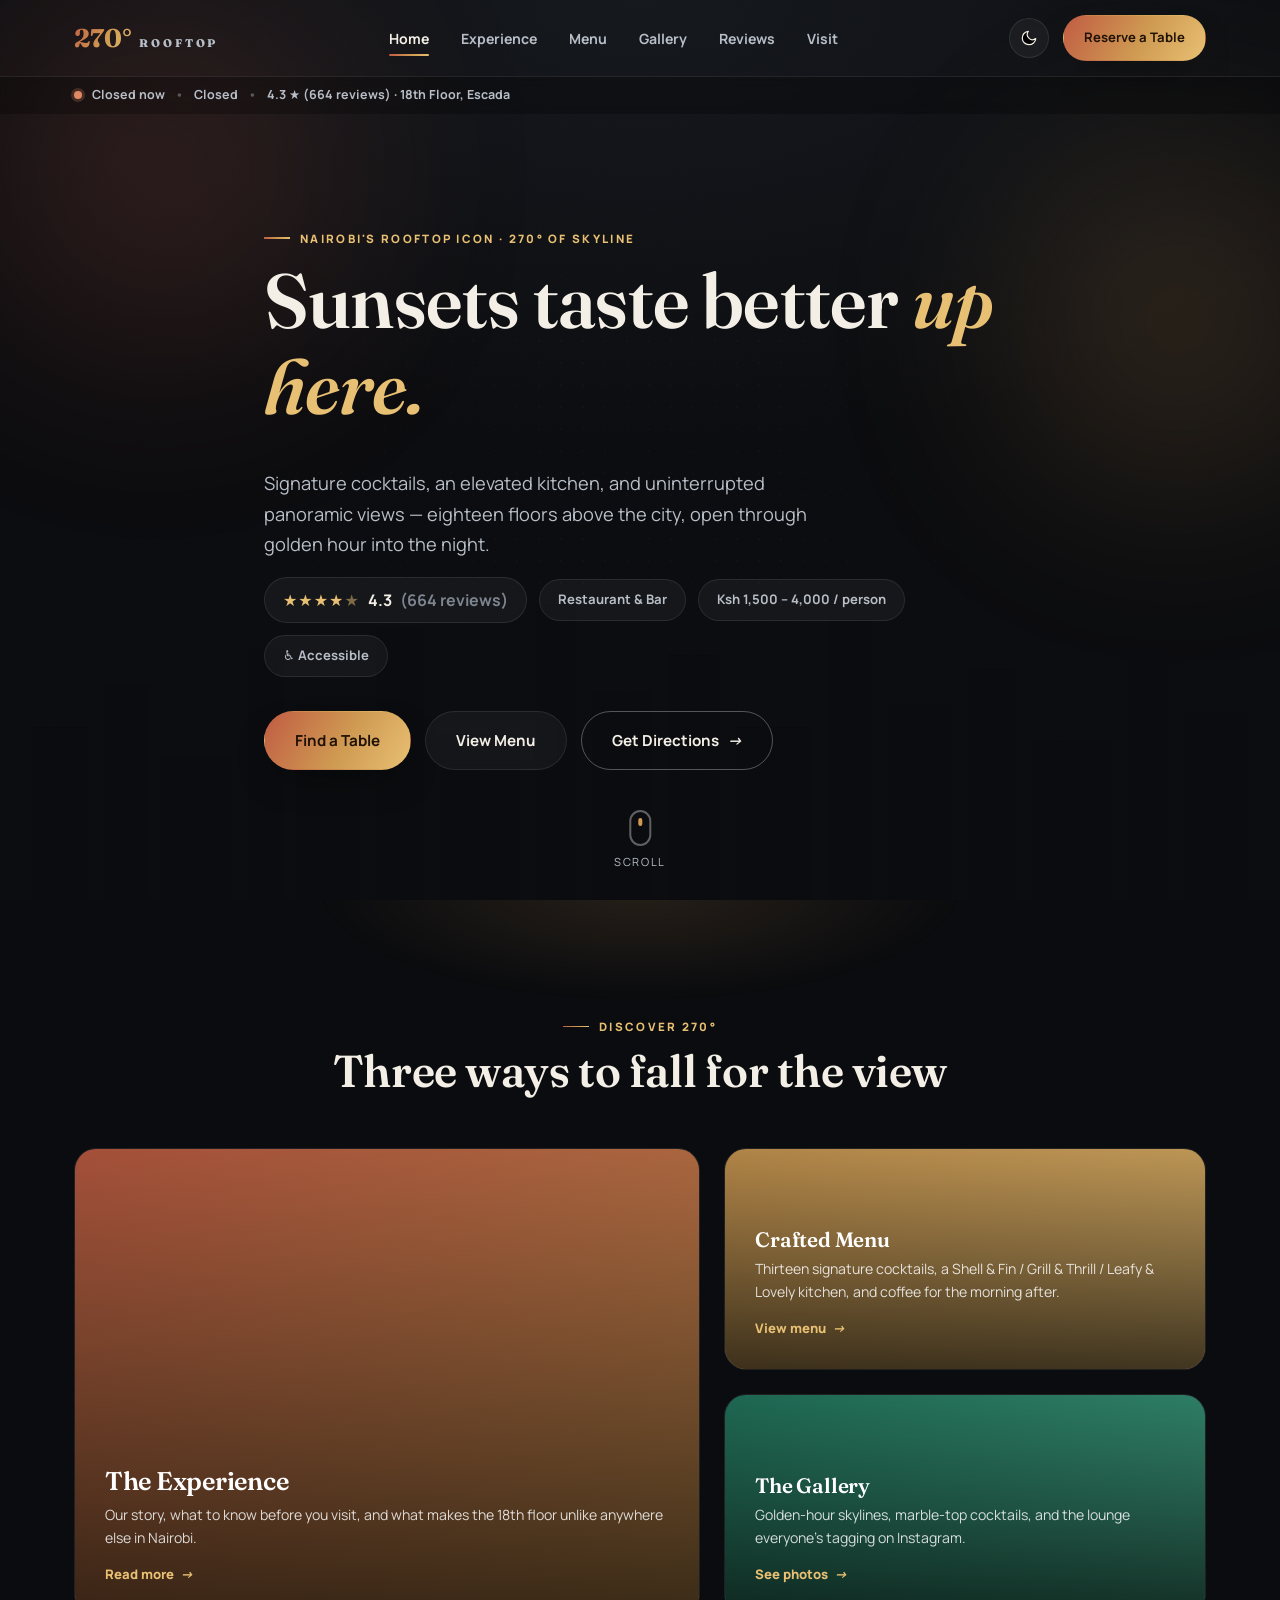
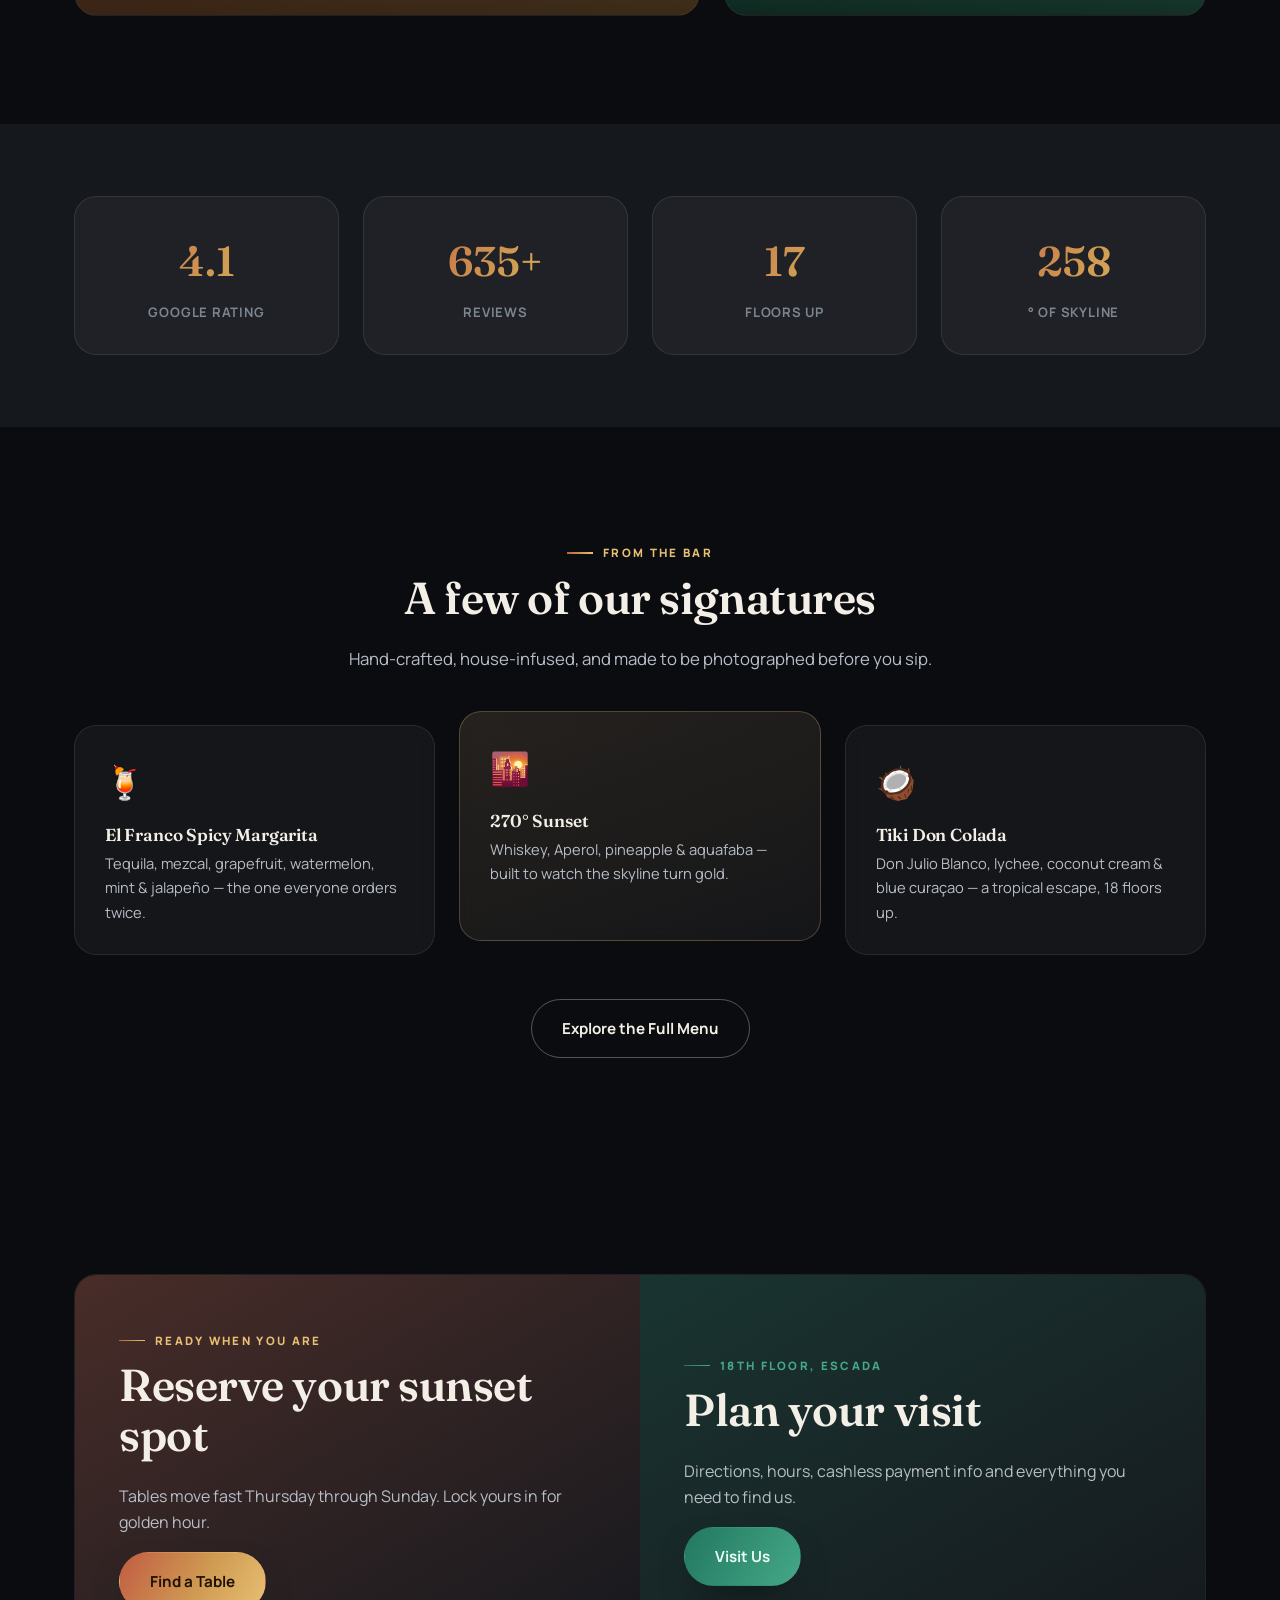
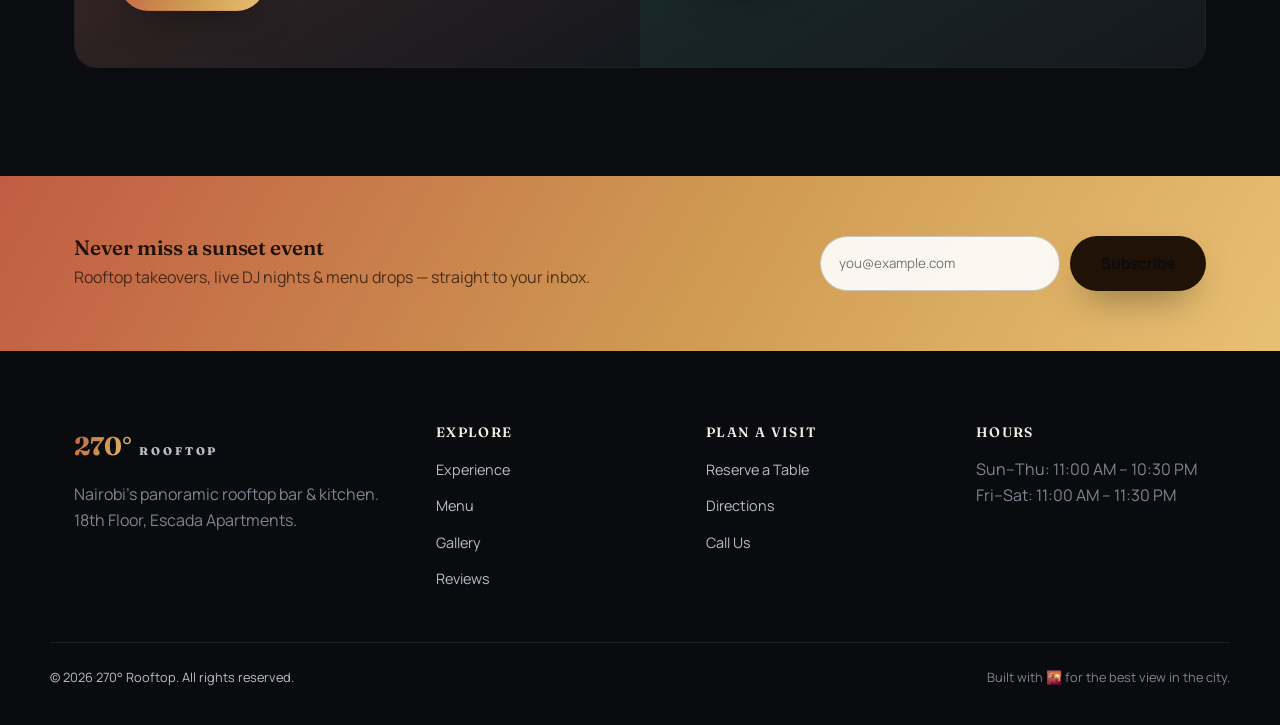
==== commit 512587f9: "Redesign with cinematic, differentiated motion system Elevate the site from generic scroll-fade temp" ====
--- a/index.html
+++ b/index.html
@@ -3,6 +3,7 @@
 <head>
 <meta charset="UTF-8">
 <meta name="viewport" content="width=device-width, initial-scale=1.0">
+<script>document.documentElement.classList.add('js')</script>
 <title>270° Rooftop — Nairobi's Sky-High Rooftop Bar &amp; Kitchen</title>
 <meta name="description" content="270° Rooftop — panoramic skyline views, signature cocktails, and elevated dining on the 18th floor of Escada Apartments, Nairobi.">
 <link rel="icon" href="data:image/svg+xml,<svg xmlns=%22http://www.w3.org/2000/svg%22 viewBox=%220 0 100 100%22><text y=%22.9em%22 font-size=%2290%22>🌇</text></svg>">
@@ -57,13 +58,11 @@
 <main id="main">
 
 <section class="hero" id="home">
-  <div class="mesh-bg" aria-hidden="true">
+  <div class="mesh-bg" data-parallax="0.12" aria-hidden="true">
     <div class="mesh-blob b1"></div>
     <div class="mesh-blob b2"></div>
-    <div class="mesh-blob b3"></div>
     <div class="grain-dots"></div>
-    <div class="particle-field" data-count="22" aria-hidden="true"></div>
-    <svg class="skyline" viewBox="0 0 1600 500" preserveAspectRatio="none">
+    <svg class="skyline" data-parallax="0.05" viewBox="0 0 1600 500" preserveAspectRatio="none">
       <rect x="40" y="260" width="70" height="240" /><rect x="130" y="200" width="55" height="300" />
       <rect x="200" y="300" width="90" height="200" /><rect x="310" y="150" width="45" height="350" />
       <rect x="370" y="230" width="80" height="270" /><rect x="470" y="120" width="60" height="380" />
@@ -77,8 +76,8 @@
   </div>
 
   <div class="hero-content container">
-    <p class="eyebrow reveal">Nairobi's Rooftop Icon · 270° of Skyline</p>
-    <h1 class="reveal">Sunsets taste better <span class="italic">up here.</span></h1>
+    <p class="eyebrow reveal" data-reveal="mask"><span class="mask-inner">Nairobi's Rooftop Icon · 270° of Skyline</span></p>
+    <h1 class="reveal" data-reveal="mask" style="--d:.08s"><span class="mask-inner">Sunsets taste better <span class="italic">up here.</span></span></h1>
     <p class="hero-sub reveal">Signature cocktails, an elevated kitchen, and uninterrupted panoramic views — eighteen floors above the city, open through golden hour into the night.</p>
 
     <div class="hero-meta reveal">
@@ -95,7 +94,7 @@
     <div class="hero-actions reveal">
       <a href="reserve.html" class="btn btn-primary">Find a Table</a>
       <a href="menu.html" class="btn btn-ghost">View Menu</a>
-      <a href="visit.html" class="btn btn-outline">Get Directions →</a>
+      <a href="visit.html" class="btn btn-outline">Get Directions <i class="arrow">→</i></a>
     </div>
   </div>
 
@@ -104,41 +103,30 @@
   </button>
 </section>
 
-<div class="marquee" aria-hidden="true">
-  <div class="marquee-track">
-    <span>270° Skyline Views</span><span>•</span><span>Signature Cocktails</span><span>•</span>
-    <span>Sunset Golden Hour</span><span>•</span><span>18th Floor, Escada</span><span>•</span>
-    <span>Cashless — Card &amp; M-Pesa</span><span>•</span><span>Elevated Dining</span><span>•</span>
-    <span>270° Skyline Views</span><span>•</span><span>Signature Cocktails</span><span>•</span>
-    <span>Sunset Golden Hour</span><span>•</span><span>18th Floor, Escada</span><span>•</span>
-    <span>Cashless — Card &amp; M-Pesa</span><span>•</span><span>Elevated Dining</span><span>•</span>
-  </div>
-</div>
-
-<section class="section">
+<section class="section seam-glow">
   <div class="container">
     <div class="section-head reveal">
       <p class="eyebrow">Discover 270°</p>
-      <h2>Three ways to fall for the view</h2>
+      <h2 class="reveal" data-reveal="mask"><span class="mask-inner">Three ways to fall for the view</span></h2>
     </div>
     <div class="teaser-grid">
-      <a class="teaser-card reveal" href="about.html" style="--d:0s">
+      <a class="teaser-card reveal" data-reveal="scale" href="about.html" style="--d:0s">
         <div class="teaser-bg" style="background:linear-gradient(150deg,var(--terracotta),var(--gold))"></div>
         <h3>The Experience</h3>
         <p>Our story, what to know before you visit, and what makes the 18th floor unlike anywhere else in Nairobi.</p>
-        <span class="teaser-link">Read more →</span>
+        <span class="teaser-link">Read more <i class="arrow">→</i></span>
       </a>
-      <a class="teaser-card reveal" href="menu.html" style="--d:.08s">
+      <a class="teaser-card reveal" data-reveal="scale" href="menu.html" style="--d:.08s">
         <div class="teaser-bg" style="background:linear-gradient(150deg,var(--gold),var(--gold-light))"></div>
         <h3>Crafted Menu</h3>
         <p>Thirteen signature cocktails, a Shell &amp; Fin / Grill &amp; Thrill / Leafy &amp; Lovely kitchen, and coffee for the morning after.</p>
-        <span class="teaser-link">View menu →</span>
+        <span class="teaser-link">View menu <i class="arrow">→</i></span>
       </a>
-      <a class="teaser-card reveal" href="gallery.html" style="--d:.16s">
+      <a class="teaser-card reveal" data-reveal="scale" href="gallery.html" style="--d:.16s">
         <div class="teaser-bg" style="background:linear-gradient(150deg,var(--emerald),var(--emerald-light))"></div>
         <h3>The Gallery</h3>
         <p>Golden-hour skylines, marble-top cocktails, and the lounge everyone's tagging on Instagram.</p>
-        <span class="teaser-link">See photos →</span>
+        <span class="teaser-link">See photos <i class="arrow">→</i></span>
       </a>
     </div>
   </div>
@@ -147,10 +135,10 @@
 <section class="section section-tight" style="background:var(--bg-alt)">
   <div class="container">
     <div class="stats-row">
-      <div class="stat-card reveal" style="--d:0s"><div class="stat-num" data-count="4.3">0</div><div class="stat-label">Google Rating</div></div>
-      <div class="stat-card reveal" style="--d:.08s"><div class="stat-num" data-count="664" data-suffix="+">0</div><div class="stat-label">Reviews</div></div>
-      <div class="stat-card reveal" style="--d:.16s"><div class="stat-num" data-count="18">0</div><div class="stat-label">Floors Up</div></div>
-      <div class="stat-card reveal" style="--d:.24s"><div class="stat-num" data-count="270">0</div><div class="stat-label">° of Skyline</div></div>
+      <div class="stat-card reveal" data-reveal="scale" style="--d:0s"><div class="stat-num" data-count="4.3">0</div><div class="stat-label">Google Rating</div></div>
+      <div class="stat-card reveal" data-reveal="scale" style="--d:.08s"><div class="stat-num" data-count="664" data-suffix="+">0</div><div class="stat-label">Reviews</div></div>
+      <div class="stat-card reveal" data-reveal="scale" style="--d:.16s"><div class="stat-num" data-count="18">0</div><div class="stat-label">Floors Up</div></div>
+      <div class="stat-card reveal" data-reveal="scale" style="--d:.24s"><div class="stat-num" data-count="270">0</div><div class="stat-label">° of Skyline</div></div>
     </div>
   </div>
 </section>
@@ -159,21 +147,21 @@
   <div class="container">
     <div class="section-head reveal">
       <p class="eyebrow">From The Bar</p>
-      <h2>A few of our signatures</h2>
+      <h2 class="reveal" data-reveal="mask"><span class="mask-inner">A few of our signatures</span></h2>
       <p class="section-sub">Hand-crafted, house-infused, and made to be photographed before you sip.</p>
     </div>
     <div class="tip-grid">
-      <div class="tip-card reveal" style="--d:0s">
+      <div class="tip-card reveal" data-reveal="scale" style="--d:0s">
         <div class="tip-icon">🍹</div>
         <h3>El Franco Spicy Margarita</h3>
         <p>Tequila, mezcal, grapefruit, watermelon, mint &amp; jalapeño — the one everyone orders twice.</p>
       </div>
-      <div class="tip-card reveal" style="--d:.08s">
+      <div class="tip-card reveal" data-reveal="scale" style="--d:.08s">
         <div class="tip-icon">🌇</div>
         <h3>270° Sunset</h3>
         <p>Whiskey, Aperol, pineapple &amp; aquafaba — built to watch the skyline turn gold.</p>
       </div>
-      <div class="tip-card reveal" style="--d:.16s">
+      <div class="tip-card reveal" data-reveal="scale" style="--d:.16s">
         <div class="tip-icon">🥥</div>
         <h3>Tiki Don Colada</h3>
         <p>Don Julio Blanco, lychee, coconut cream &amp; blue curaçao — a tropical escape, 18 floors up.</p>
@@ -190,13 +178,13 @@
     <div class="split-cta reveal">
       <div class="cta-a">
         <p class="eyebrow">Ready When You Are</p>
-        <h2>Reserve your sunset spot</h2>
+        <h2 class="reveal" data-reveal="mask"><span class="mask-inner">Reserve your sunset spot</span></h2>
         <p>Tables move fast Thursday through Sunday. Lock yours in for golden hour.</p>
         <div><a href="reserve.html" class="btn btn-primary">Find a Table</a></div>
       </div>
       <div class="cta-b">
         <p class="eyebrow emerald">18th Floor, Escada</p>
-        <h2>Plan your visit</h2>
+        <h2 class="reveal" data-reveal="mask"><span class="mask-inner">Plan your visit</span></h2>
         <p>Directions, hours, cashless payment info and everything you need to find us.</p>
         <div><a href="visit.html" class="btn btn-emerald">Visit Us</a></div>
       </div>
--- a/css/style.css
+++ b/css/style.css
@@ -65,6 +65,11 @@
   *{ animation-duration: .01ms !important; animation-iteration-count: 1 !important; transition-duration: .01ms !important; scroll-behavior: auto !important; }
 }
 
+/* If JS never runs, scroll/entrance reveals must not hide content. */
+html:not(.js) .reveal,
+html:not(.js) [data-reveal],
+html:not(.js) .mask-inner{ opacity:1 !important; transform:none !important; clip-path:none !important; }
+
 body{
   margin:0;
   background: var(--bg);
@@ -103,9 +108,10 @@
 
 #cursor-glow{
   position: fixed; inset:0; pointer-events:none; z-index:1;
-  background: radial-gradient(560px circle at var(--mx,50%) var(--my,20%), var(--accent-grad-soft), transparent 60%);
-  opacity: .6;
-}
+  background: radial-gradient(460px circle at var(--mx,50%) var(--my,20%), var(--accent-grad-soft), transparent 60%);
+  opacity: .38;
+}
+@media (max-width: 900px){ #cursor-glow{ display:none; } }
 
 h1,h2,h3,h4{ font-family: var(--font-display); font-weight:600; line-height:1.12; margin:0 0 .5em; color: var(--text); letter-spacing:-.01em; }
 h1{ font-size: clamp(2.5rem, 6vw, 4.8rem); font-weight:600; }
@@ -151,6 +157,10 @@
 .btn-full{ width:100%; margin-top: 6px; }
 .btn:active{ transform: translateY(0) scale(.98); }
 
+/* Arrow micro-interaction — wrap a trailing arrow in <i class="arrow"> to get it */
+.arrow{ display:inline-block; transition: transform .3s cubic-bezier(.2,.8,.2,1); }
+a:hover .arrow, .btn:hover .arrow{ transform: translateX(5px); }
+
 /* =========================================================
    HEADER / NAV (multi-page)
    ========================================================= */
@@ -167,8 +177,11 @@
   gap: 20px;
 }
 .brand{ display:flex; align-items:baseline; gap:7px; font-family: var(--font-display); }
-.brand-mark{ font-size:1.6rem; font-weight:700; background: var(--accent-grad); -webkit-background-clip:text; background-clip:text; color:transparent; }
-.brand-word{ font-size:.7rem; letter-spacing:.26em; font-weight:800; color: var(--text-dim); }
+.brand-mark{ font-size:1.6rem; font-weight:700; background: var(--accent-grad); -webkit-background-clip:text; background-clip:text; color:transparent; animation: brandIn .7s cubic-bezier(.2,.8,.2,1) .1s both; }
+.brand-word{ font-size:.7rem; letter-spacing:.26em; font-weight:800; color: var(--text-dim); animation: brandIn .7s cubic-bezier(.2,.8,.2,1) .22s both; }
+@keyframes brandIn{ from{ opacity:0; transform: translateY(-6px); } to{ opacity:1; transform:none; } }
+
+[data-parallax]{ will-change: transform; }
 
 .main-nav ul{ display:flex; gap: 32px; }
 .nav-link{ font-size:.88rem; font-weight:700; color: var(--text-dim); position:relative; padding:8px 0; }
@@ -204,23 +217,37 @@
   .nav-link{ font-size:1.15rem; }
   .nav-cta{ display:none; }
   .nav-toggle{ display:flex; }
+
+  /* Staggered link entrance when the off-canvas menu opens */
+  .main-nav ul li{ opacity:0; transform: translateX(18px); transition: opacity .4s ease, transform .4s ease; transition-delay: 0s; }
+  .main-nav.open ul li{ opacity:1; transform:none; }
+  .main-nav.open ul li:nth-child(1){ transition-delay: .05s; }
+  .main-nav.open ul li:nth-child(2){ transition-delay: .1s; }
+  .main-nav.open ul li:nth-child(3){ transition-delay: .15s; }
+  .main-nav.open ul li:nth-child(4){ transition-delay: .2s; }
+  .main-nav.open ul li:nth-child(5){ transition-delay: .25s; }
+  .main-nav.open ul li:nth-child(6){ transition-delay: .3s; }
 }
 
 /* =========================================================
    MESH BACKGROUNDS + SKYLINE (shared decorative system)
    ========================================================= */
-.mesh-bg{ position:absolute; inset:0; overflow:hidden; z-index:0; }
+.mesh-bg{ position:absolute; inset:0; overflow:hidden; z-index:0; animation: bgSettle 1.1s cubic-bezier(.2,.8,.2,1) both; }
 .mesh-blob{
-  position:absolute; border-radius:50%; filter: blur(70px); opacity:.55; will-change: transform;
-  animation: floatBlob 22s ease-in-out infinite;
-}
-.mesh-blob.b1{ width:520px; height:520px; background: radial-gradient(circle, var(--terracotta), transparent 70%); top:-10%; left:-8%; animation-duration: 26s; }
-.mesh-blob.b2{ width:460px; height:460px; background: radial-gradient(circle, var(--gold), transparent 70%); top:10%; right:-10%; animation-duration: 32s; animation-direction: reverse; }
-.mesh-blob.b3{ width:420px; height:420px; background: radial-gradient(circle, var(--emerald), transparent 70%); bottom:-14%; left:20%; animation-duration: 28s; }
+  position:absolute; border-radius:50%; filter: blur(100px); opacity:.28; will-change: transform;
+  animation: floatBlob 34s ease-in-out infinite;
+}
+.mesh-blob.b1{ width:520px; height:520px; background: radial-gradient(circle, var(--terracotta), transparent 70%); top:-10%; left:-8%; animation-duration: 38s; }
+.mesh-blob.b2{ width:460px; height:460px; background: radial-gradient(circle, var(--gold), transparent 70%); top:10%; right:-10%; animation-duration: 44s; animation-direction: reverse; }
+.mesh-blob.b3{ width:420px; height:420px; background: radial-gradient(circle, var(--emerald), transparent 70%); bottom:-14%; left:20%; animation-duration: 40s; }
 @keyframes floatBlob{
   0%,100%{ transform: translate(0,0) scale(1); }
-  33%{ transform: translate(30px,-24px) scale(1.06); }
-  66%{ transform: translate(-24px,18px) scale(.96); }
+  33%{ transform: translate(24px,-18px) scale(1.04); }
+  66%{ transform: translate(-18px,14px) scale(.97); }
+}
+@keyframes bgSettle{
+  from{ transform: scale(1.05); opacity:.001; }
+  to{ transform: scale(1); opacity:1; }
 }
 
 .grain-dots{
@@ -271,24 +298,56 @@
 @keyframes scrollDot{ 0%{ opacity:1; top:6px;} 100%{ opacity:0; top:18px;} }
 .scroll-cue small{ font-size:.7rem; letter-spacing:.14em; text-transform:uppercase; }
 
-/* floating particles in hero */
-.particle{ position:absolute; border-radius:50%; background: var(--gold-light); opacity:.5; animation: particleFloat linear infinite; }
-@keyframes particleFloat{
-  0%{ transform: translateY(0) translateX(0); opacity:0; }
-  10%{ opacity:.6; }
-  90%{ opacity:.5; }
-  100%{ transform: translateY(-90vh) translateX(20px); opacity:0; }
-}
-
-/* Marquee */
-.marquee{ background: var(--accent-grad); overflow:hidden; padding: 15px 0; position:relative; z-index:2; }
-.marquee-track{ display:flex; gap: 18px; white-space:nowrap; width:max-content; animation: scrollMarquee 26s linear infinite; }
-.marquee-track span{ font-weight:800; text-transform:uppercase; letter-spacing:.09em; font-size:.85rem; color: var(--ink-on-accent); }
-@keyframes scrollMarquee{ from{ transform: translateX(0);} to{ transform: translateX(-50%);} }
-
-/* Reveal-on-scroll (staggered via --d) */
-.reveal{ opacity:0; transform: translateY(30px); transition: opacity .75s cubic-bezier(.2,.7,.3,1), transform .75s cubic-bezier(.2,.7,.3,1); transition-delay: var(--d, 0s); }
+/* =========================================================
+   SEAM GLOW — a soft, low-opacity accent bridging the seam
+   between hero/section backgrounds, replacing hard color-block
+   cuts with continuity.
+   ========================================================= */
+.seam-glow{ overflow: clip; }
+.seam-glow::before{
+  content:""; position:absolute; left:50%; top:-160px; width:min(900px,140%); height:300px;
+  transform: translateX(-50%); pointer-events:none; z-index:0;
+  background: radial-gradient(closest-side, color-mix(in srgb, var(--gold) 14%, transparent), transparent 72%);
+  filter: blur(6px);
+}
+.seam-glow > .container{ position:relative; z-index:1; }
+
+/* =========================================================
+   REVEAL SYSTEM — differentiated by content type, not one
+   fade-up applied to everything. Default = fade+rise (text,
+   lists). data-reveal="mask" = clip-path wipe (headlines,
+   image/visual panels). data-reveal="scale" = fade+scale
+   (cards). All staggered via --d, all gated safely by the
+   html.js fallback above.
+   ========================================================= */
+.reveal{ opacity:0; transform: translateY(30px); transition: opacity .8s cubic-bezier(.16,.8,.24,1), transform .8s cubic-bezier(.16,.8,.24,1); transition-delay: var(--d, 0s); }
 .reveal.in{ opacity:1; transform: translateY(0); }
+
+/* The clip-path lives on an inner wrapper, never on the observed
+   .reveal element itself — Chromium factors an element's own
+   clip-path into its IntersectionObserver intersection ratio, so a
+   self-clipped target reports ratio 0 forever and can never trigger
+   its own reveal. Observed element stays a normal, fully-visible box;
+   only .mask-inner (a child) is clipped. */
+.reveal[data-reveal="mask"]{ opacity:1; transform:none; }
+.reveal[data-reveal="mask"] .mask-inner{
+  display: block;
+  clip-path: inset(0 100% -35% 0);
+  transition: clip-path 1s cubic-bezier(.65,0,.35,1);
+  transition-delay: var(--d, 0s);
+}
+.reveal[data-reveal="mask"].in .mask-inner{ clip-path: inset(0 0% -35% 0); }
+
+.reveal[data-reveal="scale"]{
+  opacity:0; transform: scale(.93);
+  transition: opacity .7s ease, transform .7s cubic-bezier(.2,.8,.2,1);
+  transition-delay: var(--d, 0s);
+}
+.reveal[data-reveal="scale"].in{ opacity:1; transform: scale(1); }
+
+@media (prefers-reduced-motion: reduce){
+  .reveal[data-reveal="mask"] .mask-inner{ clip-path:none; }
+}
 
 /* =========================================================
    STAT COUNTERS
@@ -303,7 +362,10 @@
    ========================================================= */
 .tip-grid{ display:grid; grid-template-columns: repeat(3,1fr); gap:24px; }
 .tip-card{ background: var(--surface); border:1px solid var(--border); border-radius: var(--radius); padding: 30px; backdrop-filter: blur(8px); transition: transform .35s cubic-bezier(.2,.8,.2,1), border-color .35s ease, box-shadow .35s ease; }
-.tip-card:hover{ transform: translateY(-8px); border-color: color-mix(in srgb, var(--gold) 40%, var(--border)); box-shadow: var(--shadow-md); }
+.tip-card:hover{ transform: translateY(-8px) scale(1.015); border-color: color-mix(in srgb, var(--gold) 40%, var(--border)); box-shadow: var(--shadow-md); }
+/* Featured middle card — quiet asymmetry instead of three identical tiles */
+.tip-grid .tip-card:nth-child(2){ background: linear-gradient(160deg, color-mix(in srgb, var(--gold) 9%, var(--surface)), var(--surface)); border-color: color-mix(in srgb, var(--gold) 22%, var(--border)); }
+@media (min-width: 981px){ .tip-grid .tip-card:nth-child(2){ transform: translateY(-14px); } .tip-grid .tip-card:nth-child(2):hover{ transform: translateY(-22px) scale(1.015); } }
 .tip-icon{ font-size:2rem; margin-bottom: 16px; }
 .tip-card h3{ font-size:1.08rem; margin-bottom:.4em; }
 .tip-card p{ font-size:.92rem; margin:0; }
@@ -395,12 +457,15 @@
 .menu-group-title{ font-family: var(--font-display); font-size:1.35rem; color: var(--gold-light); margin-bottom: 6px; display:flex; align-items:center; gap:10px; }
 .menu-group-title small{ font-family: var(--font-body); font-size:.68rem; text-transform:uppercase; letter-spacing:.12em; color: var(--text-mute); font-weight:700; }
 .menu-items{ display:grid; gap: 17px; margin-top: 15px; }
-.menu-item{ display:flex; justify-content:space-between; gap:16px; padding-bottom: 15px; border-bottom: 1px dashed var(--border); }
+.menu-item{ display:flex; align-items:baseline; gap:10px; padding-bottom: 15px; border-bottom: 1px dashed var(--border); }
 .menu-item:last-child{ border-bottom:none; padding-bottom:0; }
+.item-main{ min-width:0; }
 .item-name{ font-weight:700; color: var(--text); display:flex; align-items:center; gap:6px; flex-wrap:wrap; }
+.item-title{ font-family: var(--font-display); font-size: 1.04rem; font-weight:600; }
 .item-desc{ font-size:.82rem; color: var(--text-mute); margin-top:3px; }
 .item-tag{ font-size:.64rem; padding:2px 7px; border-radius:100px; border:1px solid var(--border); color: var(--text-mute); font-weight:700; text-transform:uppercase; letter-spacing:.04em; }
-.item-price{ font-weight:800; color: var(--gold-light); white-space:nowrap; font-family: var(--font-display); }
+.item-leader{ flex:1; min-width:16px; border-bottom:1px dotted color-mix(in srgb, var(--gold) 45%, var(--border)); transform: translateY(-5px); }
+.item-price{ font-weight:800; color: var(--gold-light); white-space:nowrap; font-family: var(--font-display); flex:none; }
 .menu-item.hidden-item{ display:none; }
 .menu-group.hidden{ display:none; }
 .menu-empty{ text-align:center; padding: 40px 0; }
@@ -416,13 +481,20 @@
   position:relative; border-radius: var(--radius-sm); overflow:hidden; aspect-ratio: 1; cursor:pointer;
   border:1px solid var(--border); transition: transform .4s cubic-bezier(.2,.8,.2,1), box-shadow .4s ease;
 }
-.gallery-item:hover{ transform: translateY(-6px) scale(1.02); box-shadow: var(--shadow-md); z-index:2; }
+.gallery-item:hover{ transform: translateY(-6px) scale(1.02); box-shadow: var(--shadow-lg); z-index:2; }
 .gallery-item:nth-child(4n+1){ grid-row: span 2; aspect-ratio: 1/2.1; }
-.gallery-art{ position:absolute; inset:0; }
-.gallery-art::after{ content:""; position:absolute; inset:0; background-image: inherit; }
+.gallery-art{ position:absolute; inset:0; transform: scale(1); transition: transform .7s cubic-bezier(.2,.8,.2,1); }
+.gallery-item:hover .gallery-art{ transform: scale(1.08); }
+.gallery-art::before{
+  content:""; position:absolute; inset:0; z-index:1;
+  background:
+    radial-gradient(120% 120% at 28% 18%, rgba(255,255,255,.16), transparent 55%),
+    linear-gradient(190deg, rgba(0,0,0,0) 40%, rgba(0,0,0,.4) 100%);
+  mix-blend-mode: overlay;
+}
 .gallery-caption{
   position:absolute; left:0; right:0; bottom:0; padding: 16px; font-weight:800; font-size:.85rem;
-  background: linear-gradient(to top, rgba(0,0,0,.78), transparent); color:#fff;
+  background: linear-gradient(to top, rgba(0,0,0,.78), transparent); color:#fff; z-index:2;
 }
 .gallery-icon{ position:absolute; inset:0; display:flex; align-items:center; justify-content:center; font-size:2.6rem; opacity:.9; }
 
@@ -548,8 +620,8 @@
 .map-lines{ position:absolute; inset:0; width:100%; height:100%; color: var(--text); }
 .map-pin{ position:absolute; top:42%; left:52%; }
 .pin-dot{ width:16px; height:16px; border-radius:50%; background: var(--accent-grad); display:block; box-shadow: 0 0 0 6px rgba(207,154,82,.18); }
-.pin-pulse{ position:absolute; inset:-14px; border-radius:50%; border:2px solid var(--gold); animation: pinPulse 2.2s ease-out infinite; }
-@keyframes pinPulse{ 0%{ transform: scale(.4); opacity:1;} 100%{ transform: scale(2.4); opacity:0;} }
+.pin-pulse{ position:absolute; inset:-14px; border-radius:50%; border:2px solid var(--gold); animation: pinPulse 3.4s ease-out infinite; }
+@keyframes pinPulse{ 0%{ transform: scale(.4); opacity:.8;} 100%{ transform: scale(1.9); opacity:0;} }
 .map-label{ position:absolute; bottom:20px; left:20px; font-family: var(--font-display); font-weight:700; font-size:1.1rem; background: rgba(0,0,0,.4); padding:9px 18px; border-radius: 10px; color:#fff; }
 
 .visit-address{ font-size:1.1rem; font-weight:700; color: var(--text); margin-bottom:2px; }
@@ -567,15 +639,20 @@
 /* =========================================================
    HOME PAGE — TEASERS
    ========================================================= */
-.teaser-grid{ display:grid; grid-template-columns: repeat(3,1fr); gap:24px; }
+/* Asymmetric lead + stack, not three identical tiles */
+.teaser-grid{ display:grid; grid-template-columns: 1.3fr 1fr; grid-template-rows: repeat(2,1fr); gap:24px; }
+.teaser-grid .teaser-card:first-child{ grid-row: span 2; min-height: 468px; }
+@media (max-width: 900px){ .teaser-grid{ grid-template-columns: 1fr; grid-template-rows: none; } .teaser-grid .teaser-card:first-child{ grid-row: auto; min-height: 220px; } }
 .teaser-card{
   position:relative; border-radius: var(--radius); overflow:hidden; padding: 30px; min-height: 220px; display:flex; flex-direction:column; justify-content:flex-end;
   border:1px solid var(--border); transition: transform .4s cubic-bezier(.2,.8,.2,1), box-shadow .4s ease;
 }
-.teaser-card:hover{ transform: translateY(-8px); box-shadow: var(--shadow-md); }
+.teaser-card:hover{ transform: translateY(-8px) scale(1.012); box-shadow: var(--shadow-lg); }
 .teaser-card h3{ color:#fff; margin-bottom:.3em; position:relative; z-index:2; }
+.teaser-grid .teaser-card:first-child h3{ font-size: 1.6rem; }
 .teaser-card p{ color: rgba(255,255,255,.82); font-size:.88rem; margin:0; position:relative; z-index:2; }
-.teaser-bg{ position:absolute; inset:0; z-index:0; }
+.teaser-bg{ position:absolute; inset:0; z-index:0; transform: scale(1.04); transition: transform .8s cubic-bezier(.2,.8,.2,1); }
+.teaser-card:hover .teaser-bg{ transform: scale(1.1); }
 .teaser-card::after{ content:""; position:absolute; inset:0; background: linear-gradient(to top, rgba(0,0,0,.72), rgba(0,0,0,.15)); z-index:1; }
 .teaser-link{ position:relative; z-index:2; margin-top: 14px; font-weight:800; font-size:.82rem; color: var(--gold-light); display:inline-flex; align-items:center; gap:6px; }
 
@@ -644,7 +721,7 @@
    RESPONSIVE
    ========================================================= */
 @media (max-width: 980px){
-  .tip-grid, .teaser-grid, .review-grid, .stats-row{ grid-template-columns: 1fr 1fr; }
+  .tip-grid, .review-grid, .stats-row{ grid-template-columns: 1fr 1fr; }
   .about-split, .reserve-grid, .visit-grid{ grid-template-columns: 1fr; }
   .about-visual{ order:-1; }
   .hours-grid{ grid-template-columns: 1fr; }
@@ -663,6 +740,7 @@
   .newsletter-inner{ text-align:center; justify-content:center; }
   .visit-info-grid{ grid-template-columns: 1fr; }
   .confirm-actions{ flex-direction:column; }
-  .tip-grid, .teaser-grid, .review-grid, .stats-row{ grid-template-columns: 1fr; }
+  .tip-grid, .review-grid, .stats-row{ grid-template-columns: 1fr; }
   .ig-quotes{ grid-template-columns: 1fr; }
-}
+  .tip-grid .tip-card:nth-child(2){ transform:none; }
+}
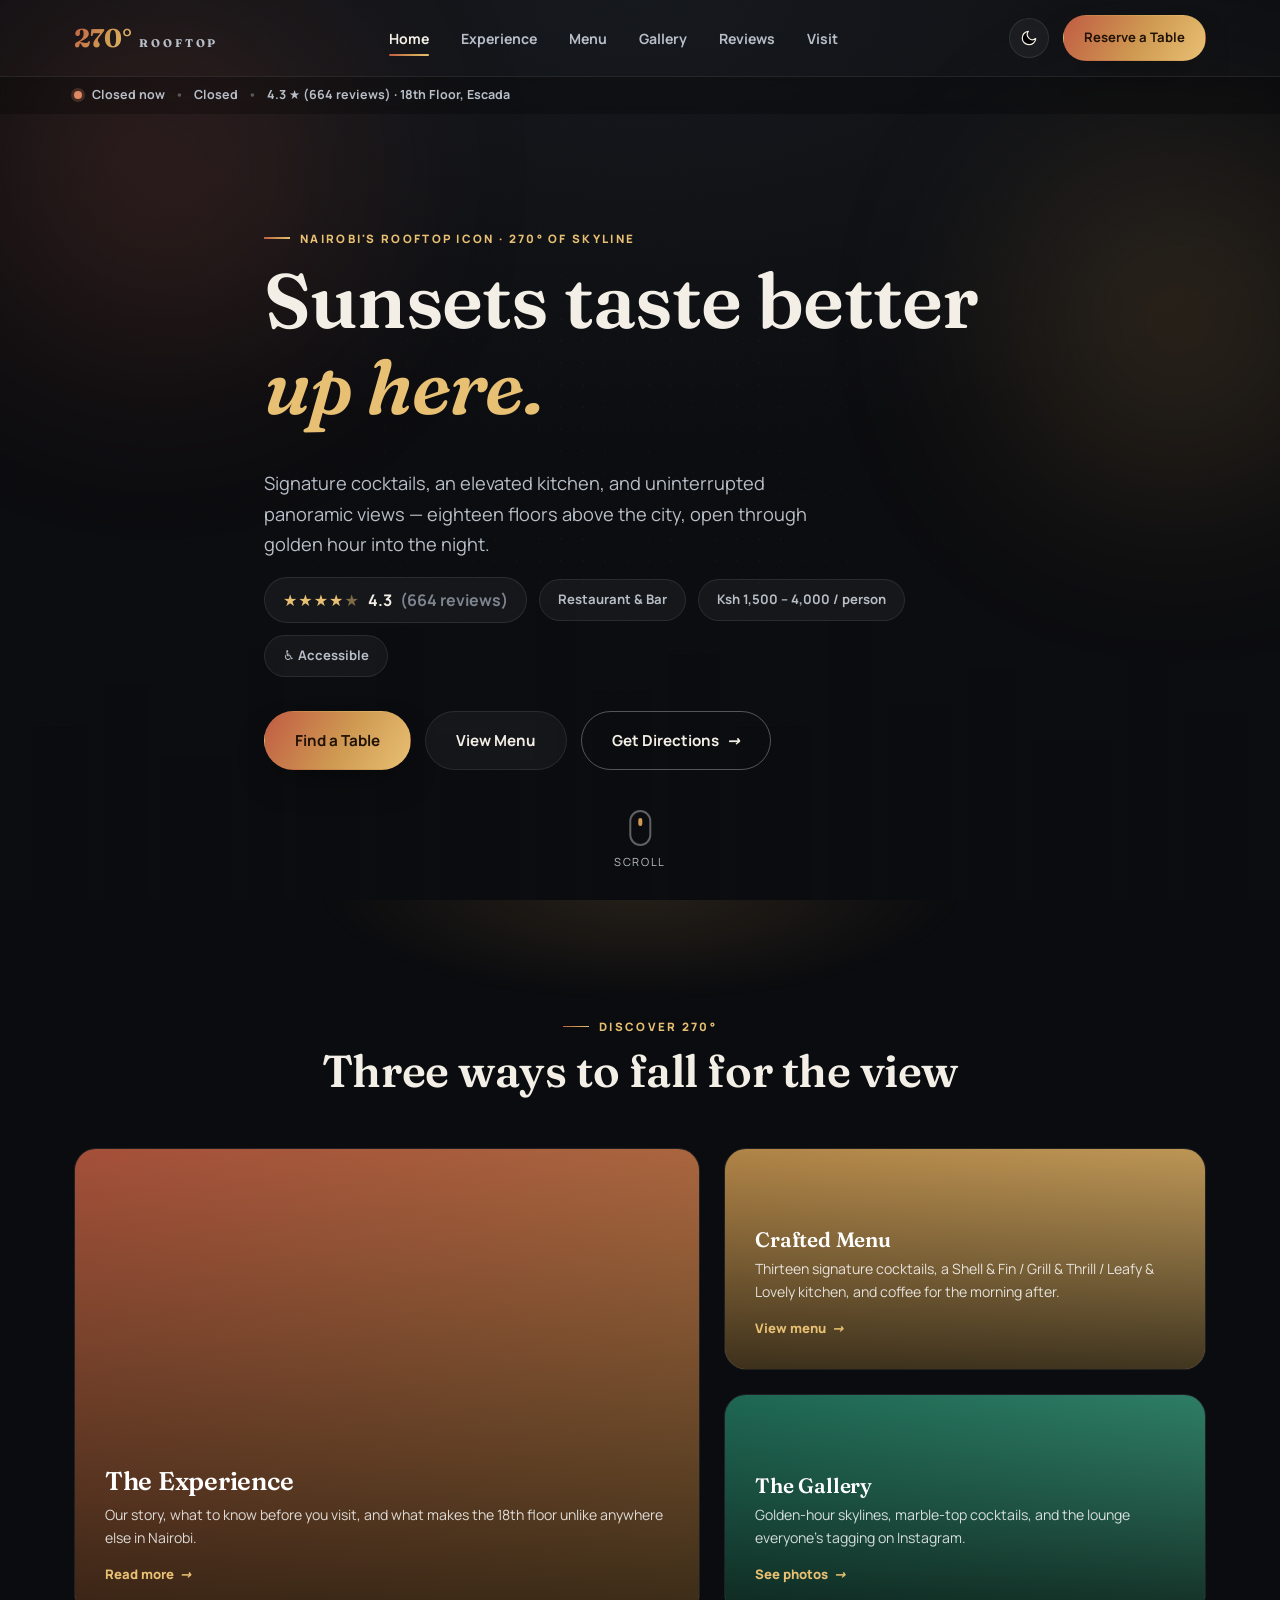
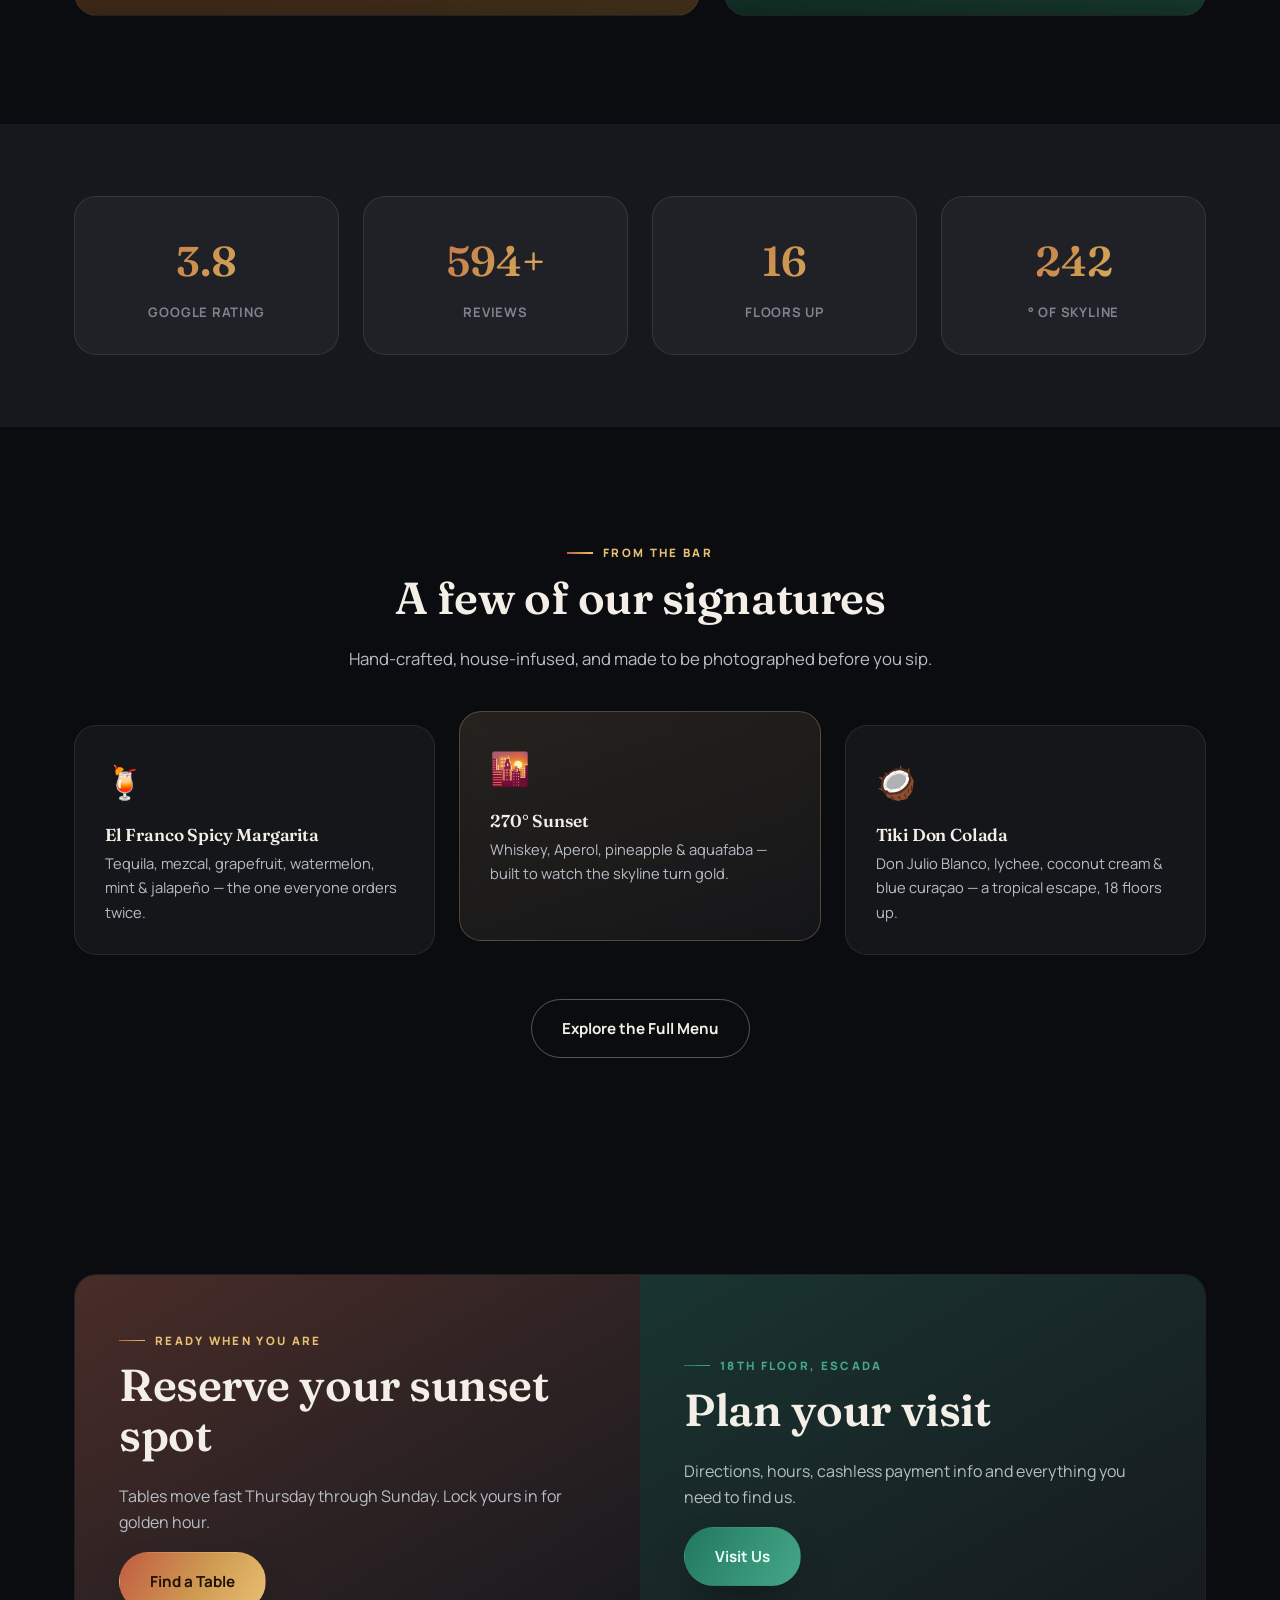
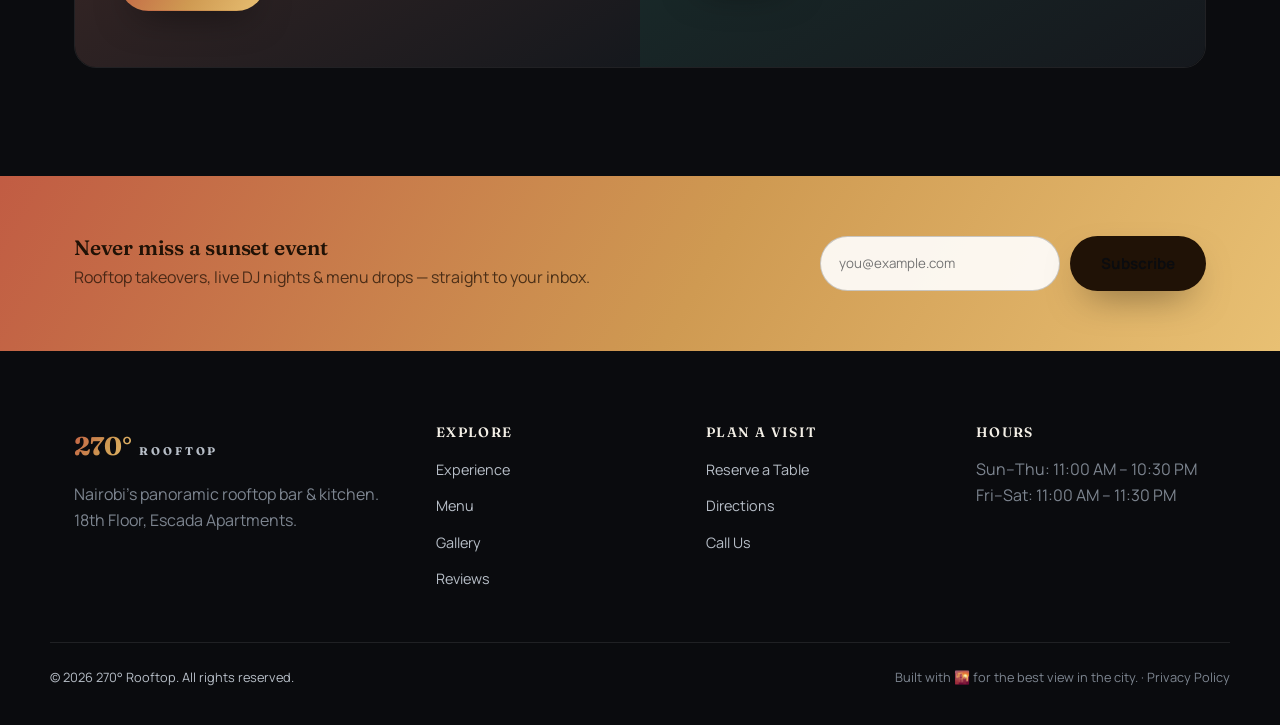
==== commit 2f5bb53f: "Add production essentials: SEO, self-hosted fonts, PWA icons, 404/privacy pages, GitHub Pages deploy" ====
--- a/index.html
+++ b/index.html
@@ -6,10 +6,55 @@
 <script>document.documentElement.classList.add('js')</script>
 <title>270° Rooftop — Nairobi's Sky-High Rooftop Bar &amp; Kitchen</title>
 <meta name="description" content="270° Rooftop — panoramic skyline views, signature cocktails, and elevated dining on the 18th floor of Escada Apartments, Nairobi.">
-<link rel="icon" href="data:image/svg+xml,<svg xmlns=%22http://www.w3.org/2000/svg%22 viewBox=%220 0 100 100%22><text y=%22.9em%22 font-size=%2290%22>🌇</text></svg>">
-<link rel="preconnect" href="https://fonts.googleapis.com">
-<link rel="preconnect" href="https://fonts.gstatic.com" crossorigin>
-<link href="https://fonts.googleapis.com/css2?family=Fraunces:ital,opsz,wght@0,9..144,500;0,9..144,600;0,9..144,700;1,9..144,500&family=Manrope:wght@400;500;600;700;800&display=swap" rel="stylesheet">
+<link rel="icon" type="image/png" sizes="32x32" href="favicon-32.png">
+<link rel="icon" type="image/png" sizes="16x16" href="favicon-16.png">
+<link rel="apple-touch-icon" href="apple-touch-icon.png">
+<link rel="manifest" href="manifest.json">
+<meta name="theme-color" content="#0b0c0f">
+<link rel="canonical" href="https://jodyjoy.github.io/Business-project/">
+<meta property="og:type" content="website">
+<meta property="og:site_name" content="270° Rooftop">
+<meta property="og:title" content="270° Rooftop — Nairobi's Sky-High Rooftop Bar &amp; Kitchen">
+<meta property="og:description" content="270° Rooftop — panoramic skyline views, signature cocktails, and elevated dining on the 18th floor of Escada Apartments, Nairobi.">
+<meta property="og:url" content="https://jodyjoy.github.io/Business-project/">
+<meta property="og:image" content="https://jodyjoy.github.io/Business-project/images/og-cover.png">
+<meta property="og:image:width" content="1200">
+<meta property="og:image:height" content="630">
+<meta name="twitter:card" content="summary_large_image">
+<meta name="twitter:title" content="270° Rooftop — Nairobi's Sky-High Rooftop Bar &amp; Kitchen">
+<meta name="twitter:description" content="270° Rooftop — panoramic skyline views, signature cocktails, and elevated dining on the 18th floor of Escada Apartments, Nairobi.">
+<meta name="twitter:image" content="https://jodyjoy.github.io/Business-project/images/og-cover.png">
+<script type="application/ld+json">
+{
+  "@context": "https://schema.org",
+  "@type": "Restaurant",
+  "name": "270\u00b0 Rooftop",
+  "image": "https://jodyjoy.github.io/Business-project/images/og-cover.png",
+  "url": "https://jodyjoy.github.io/Business-project/",
+  "telephone": "+254702455665",
+  "servesCuisine": "Bar, Grill, Seafood, Mediterranean",
+  "priceRange": "Ksh 1,500\u20134,000",
+  "address": {
+    "@type": "PostalAddress",
+    "streetAddress": "18th Floor, Escada Apartments",
+    "addressLocality": "Nairobi",
+    "addressCountry": "KE"
+  },
+  "acceptsReservations": "True",
+  "paymentAccepted": "Card, M-Pesa",
+  "sameAs": ["https://www.instagram.com/270rooftop/"],
+  "aggregateRating": {
+    "@type": "AggregateRating",
+    "ratingValue": "4.3",
+    "reviewCount": "664"
+  },
+  "openingHoursSpecification": [
+    { "@type": "OpeningHoursSpecification", "dayOfWeek": ["Sunday","Monday","Tuesday","Wednesday","Thursday"], "opens": "11:00", "closes": "22:30" },
+    { "@type": "OpeningHoursSpecification", "dayOfWeek": ["Friday","Saturday"], "opens": "11:00", "closes": "23:30" }
+  ]
+}
+</script>
+<link rel="stylesheet" href="css/fonts.css">
 <link rel="stylesheet" href="css/style.css">
 </head>
 <body>
@@ -59,6 +104,8 @@
 
 <section class="hero" id="home">
   <div class="mesh-bg" data-parallax="0.12" aria-hidden="true">
+    <img class="hero-photo" src="images/hero/home.jpg" alt="" loading="eager" onerror="var s=this.nextElementSibling;this.remove();if(s)s.remove();">
+    <div class="hero-photo-scrim"></div>
     <div class="mesh-blob b1"></div>
     <div class="mesh-blob b2"></div>
     <div class="grain-dots"></div>
@@ -238,7 +285,7 @@
   </div>
   <div class="container footer-bottom">
     <p>© <span id="year"></span> 270° Rooftop. All rights reserved.</p>
-    <p class="muted">Built with 🌇 for the best view in the city.</p>
+    <p class="muted">Built with 🌇 for the best view in the city. · <a href="privacy.html" class="muted">Privacy Policy</a></p>
   </div>
 </footer>
 
--- a/css/fonts.css
+++ b/css/fonts.css
@@ -0,0 +1,32 @@
+/* =========================================================
+   Self-hosted fonts (Fraunces + Manrope) — replaces the Google
+   Fonts CDN link. Both are variable fonts covering the full
+   weight range this site uses in a single file each, subset to
+   the "latin" unicode range (Basic Latin + Latin-1 Supplement +
+   General Punctuation), which covers every character used on
+   this site (°, é, ç, ä, —, •, etc).
+   ========================================================= */
+@font-face {
+  font-family: 'Fraunces';
+  font-style: normal;
+  font-weight: 500 700;
+  font-display: swap;
+  src: url('fonts/fraunces-normal.woff2') format('woff2');
+  unicode-range: U+0000-00FF, U+0131, U+0152-0153, U+02BB-02BC, U+02C6, U+02DA, U+02DC, U+0304, U+0308, U+0329, U+2000-206F, U+20AC, U+2122, U+2191, U+2193, U+2212, U+2215, U+FEFF, U+FFFD;
+}
+@font-face {
+  font-family: 'Fraunces';
+  font-style: italic;
+  font-weight: 500 600;
+  font-display: swap;
+  src: url('fonts/fraunces-italic.woff2') format('woff2');
+  unicode-range: U+0000-00FF, U+0131, U+0152-0153, U+02BB-02BC, U+02C6, U+02DA, U+02DC, U+0304, U+0308, U+0329, U+2000-206F, U+20AC, U+2122, U+2191, U+2193, U+2212, U+2215, U+FEFF, U+FFFD;
+}
+@font-face {
+  font-family: 'Manrope';
+  font-style: normal;
+  font-weight: 400 800;
+  font-display: swap;
+  src: url('fonts/manrope-normal.woff2') format('woff2');
+  unicode-range: U+0000-00FF, U+0131, U+0152-0153, U+02BB-02BC, U+02C6, U+02DA, U+02DC, U+0304, U+0308, U+0329, U+2000-206F, U+20AC, U+2122, U+2191, U+2193, U+2212, U+2215, U+FEFF, U+FFFD;
+}
--- a/css/style.css
+++ b/css/style.css
@@ -233,6 +233,12 @@
    MESH BACKGROUNDS + SKYLINE (shared decorative system)
    ========================================================= */
 .mesh-bg{ position:absolute; inset:0; overflow:hidden; z-index:0; animation: bgSettle 1.1s cubic-bezier(.2,.8,.2,1) both; }
+/* Drop a real photo into images/hero/ (see its README) and it replaces the
+   abstract gradient/blob art direction automatically — no code changes
+   needed. A scrim keeps hero text legible over any photo. */
+.hero-photo{ position:absolute; inset:0; width:100%; height:100%; object-fit:cover; z-index:0; }
+.hero-photo-scrim{ position:absolute; inset:0; z-index:0; background: linear-gradient(180deg, rgba(11,12,15,.55), rgba(11,12,15,.8) 65%, var(--bg) 100%); }
+.mesh-bg:has(.hero-photo) .mesh-blob{ opacity:0; }
 .mesh-blob{
   position:absolute; border-radius:50%; filter: blur(100px); opacity:.28; will-change: transform;
   animation: floatBlob 34s ease-in-out infinite;
@@ -485,6 +491,10 @@
 .gallery-item:nth-child(4n+1){ grid-row: span 2; aspect-ratio: 1/2.1; }
 .gallery-art{ position:absolute; inset:0; transform: scale(1); transition: transform .7s cubic-bezier(.2,.8,.2,1); }
 .gallery-item:hover .gallery-art{ transform: scale(1.08); }
+/* Drop a real photo into images/gallery/ (see its README) and it replaces
+   the gradient+emoji placeholder automatically — no code changes needed. */
+.gallery-photo{ position:absolute; inset:0; width:100%; height:100%; object-fit:cover; z-index:0; }
+.gallery-art.has-photo .gallery-icon{ display:none; }
 .gallery-art::before{
   content:""; position:absolute; inset:0; z-index:1;
   background:
@@ -688,6 +698,7 @@
 .footer-links a:hover{ color: var(--gold-light); }
 .site-footer h4{ font-size:.85rem; text-transform:uppercase; letter-spacing:.1em; margin-bottom: 16px; color: var(--text); }
 .footer-bottom{ display:flex; justify-content:space-between; padding: 24px 0; font-size:.8rem; flex-wrap:wrap; gap:8px; }
+.footer-bottom a:hover{ color: var(--gold-light); text-decoration: underline; }
 
 /* =========================================================
    FLOATING WIDGETS
